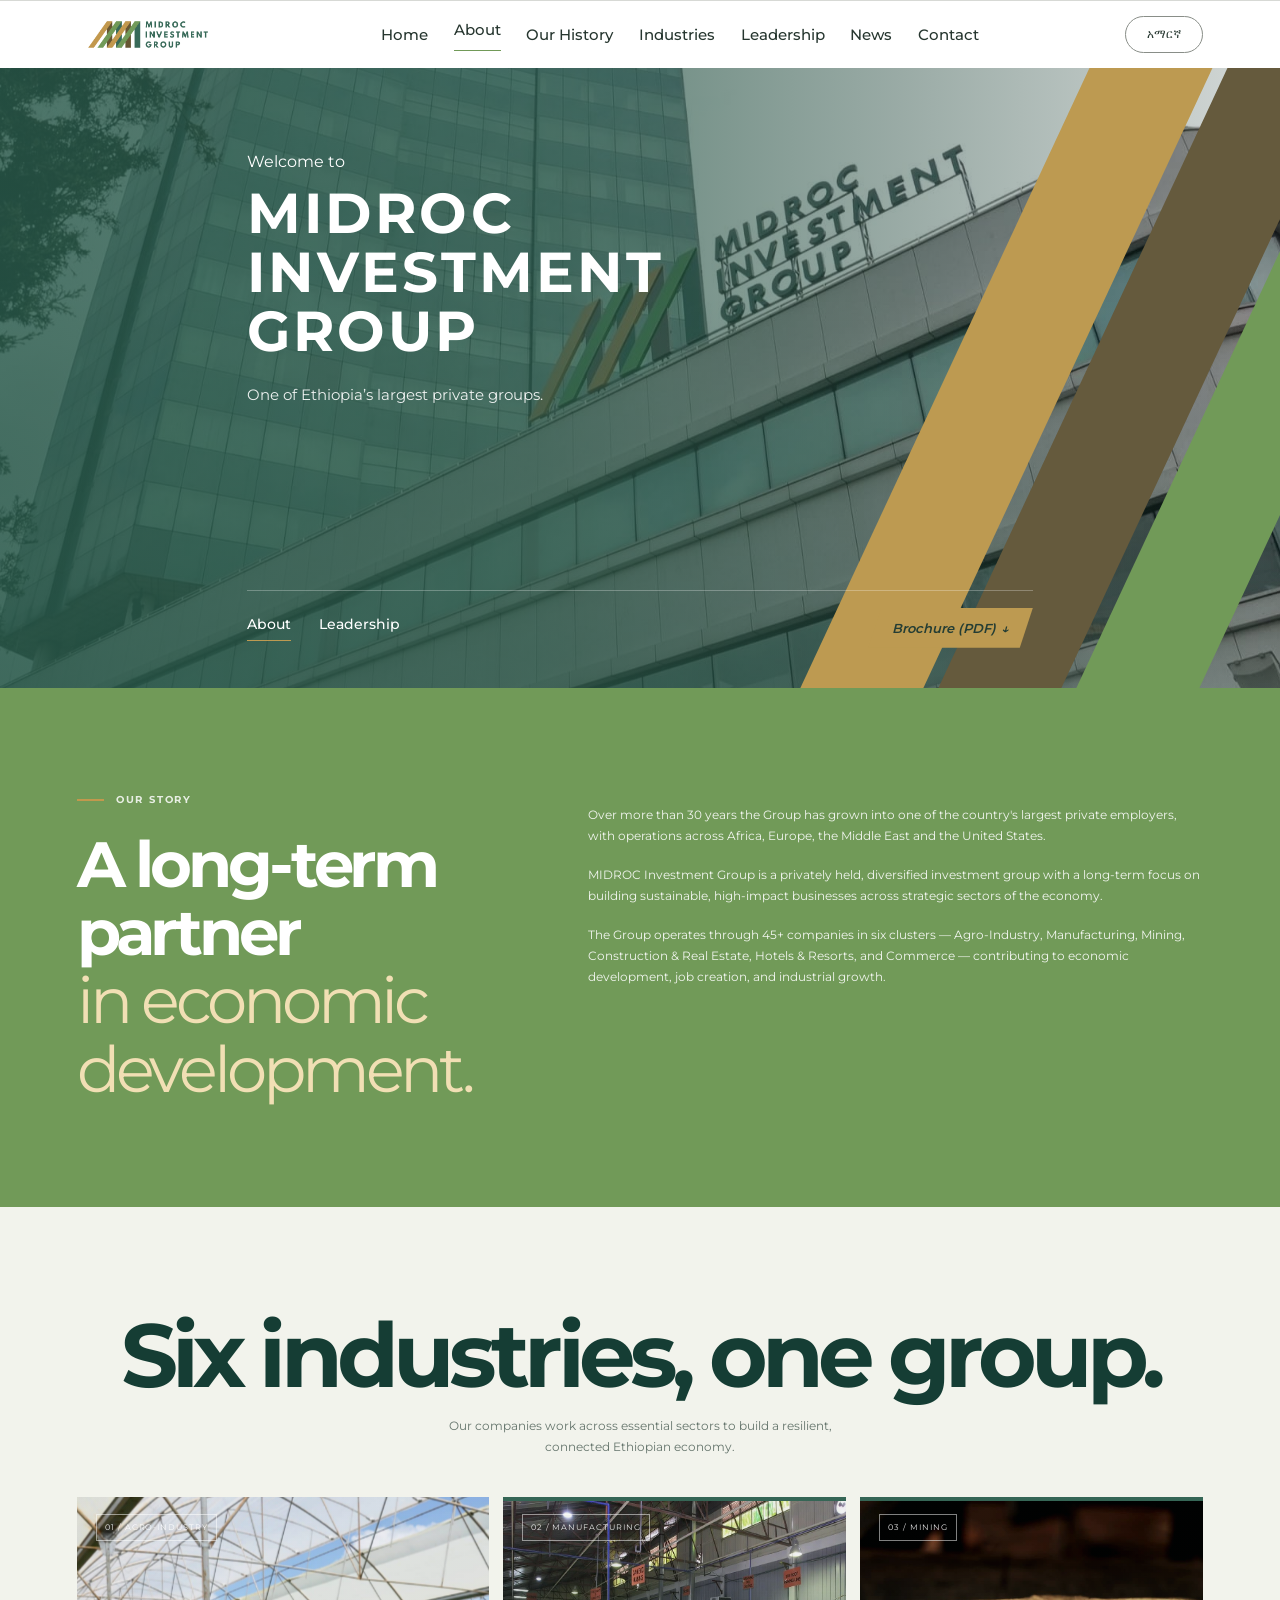
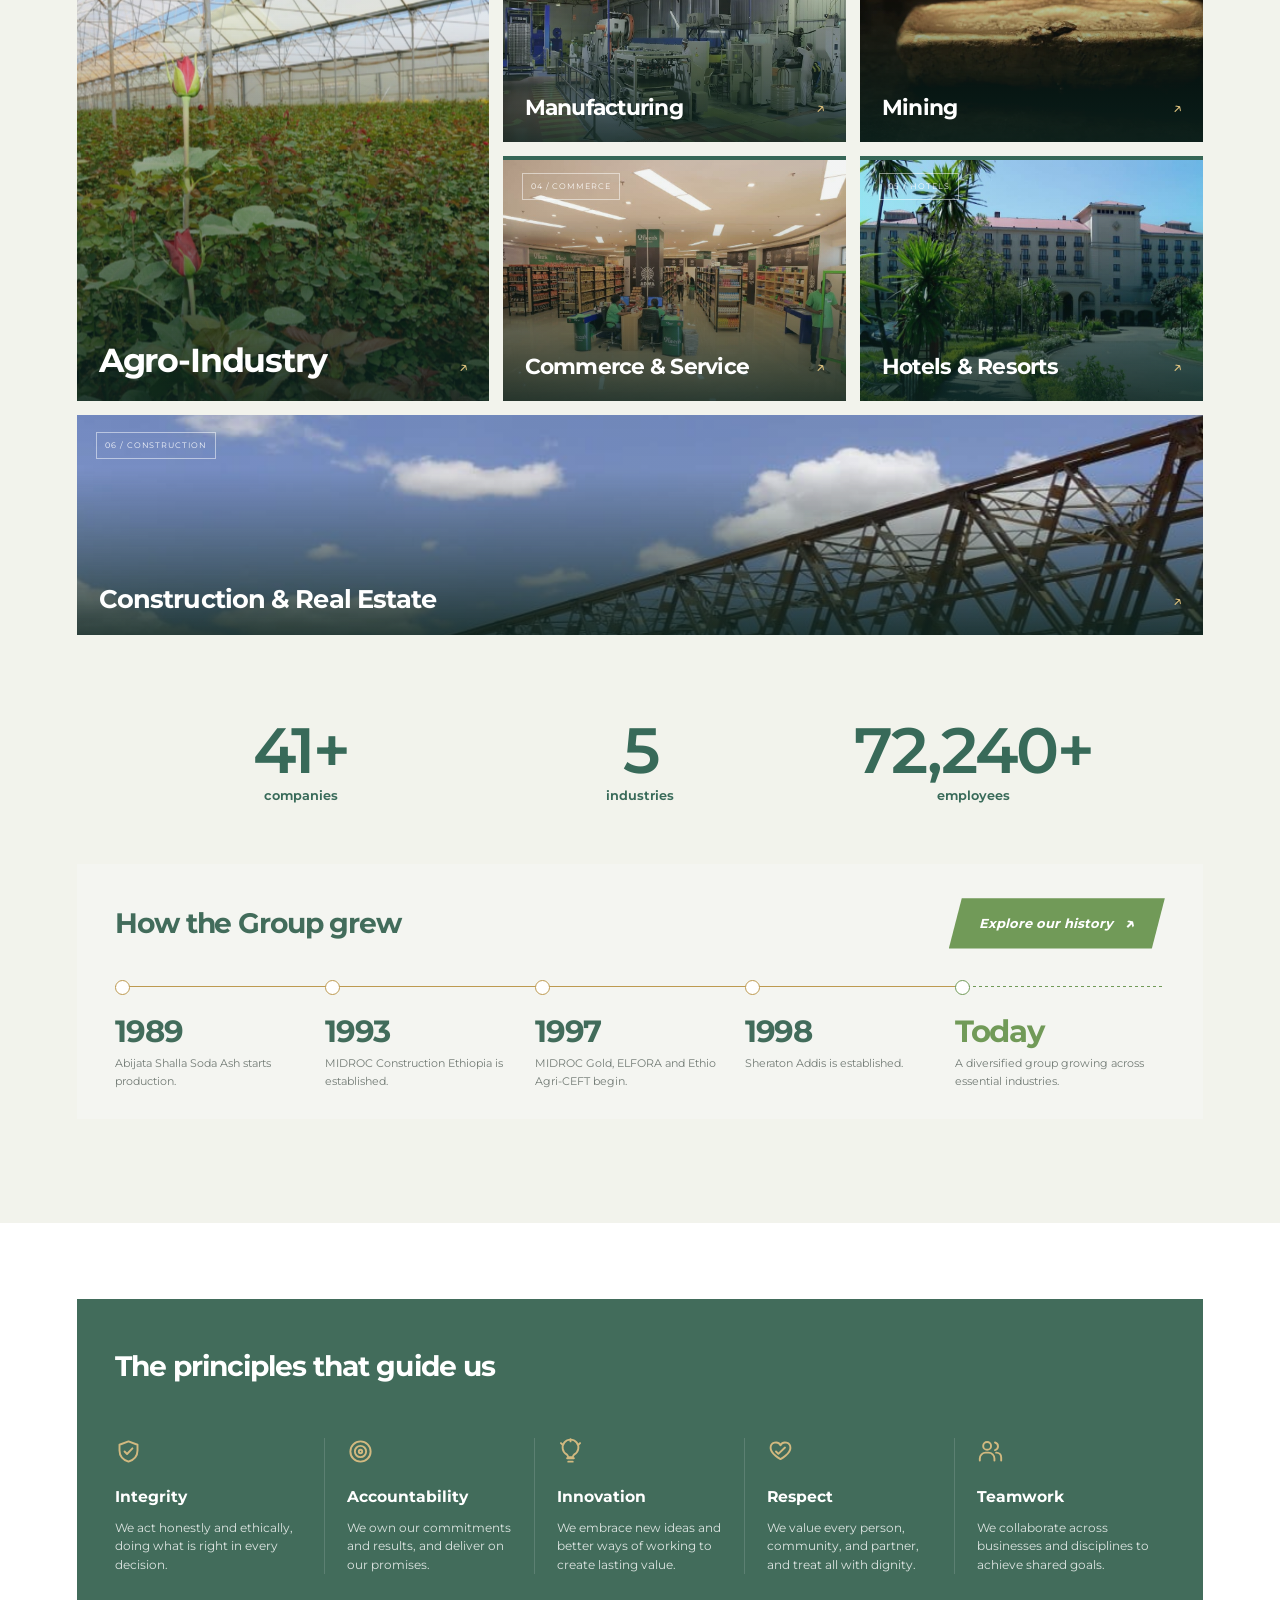
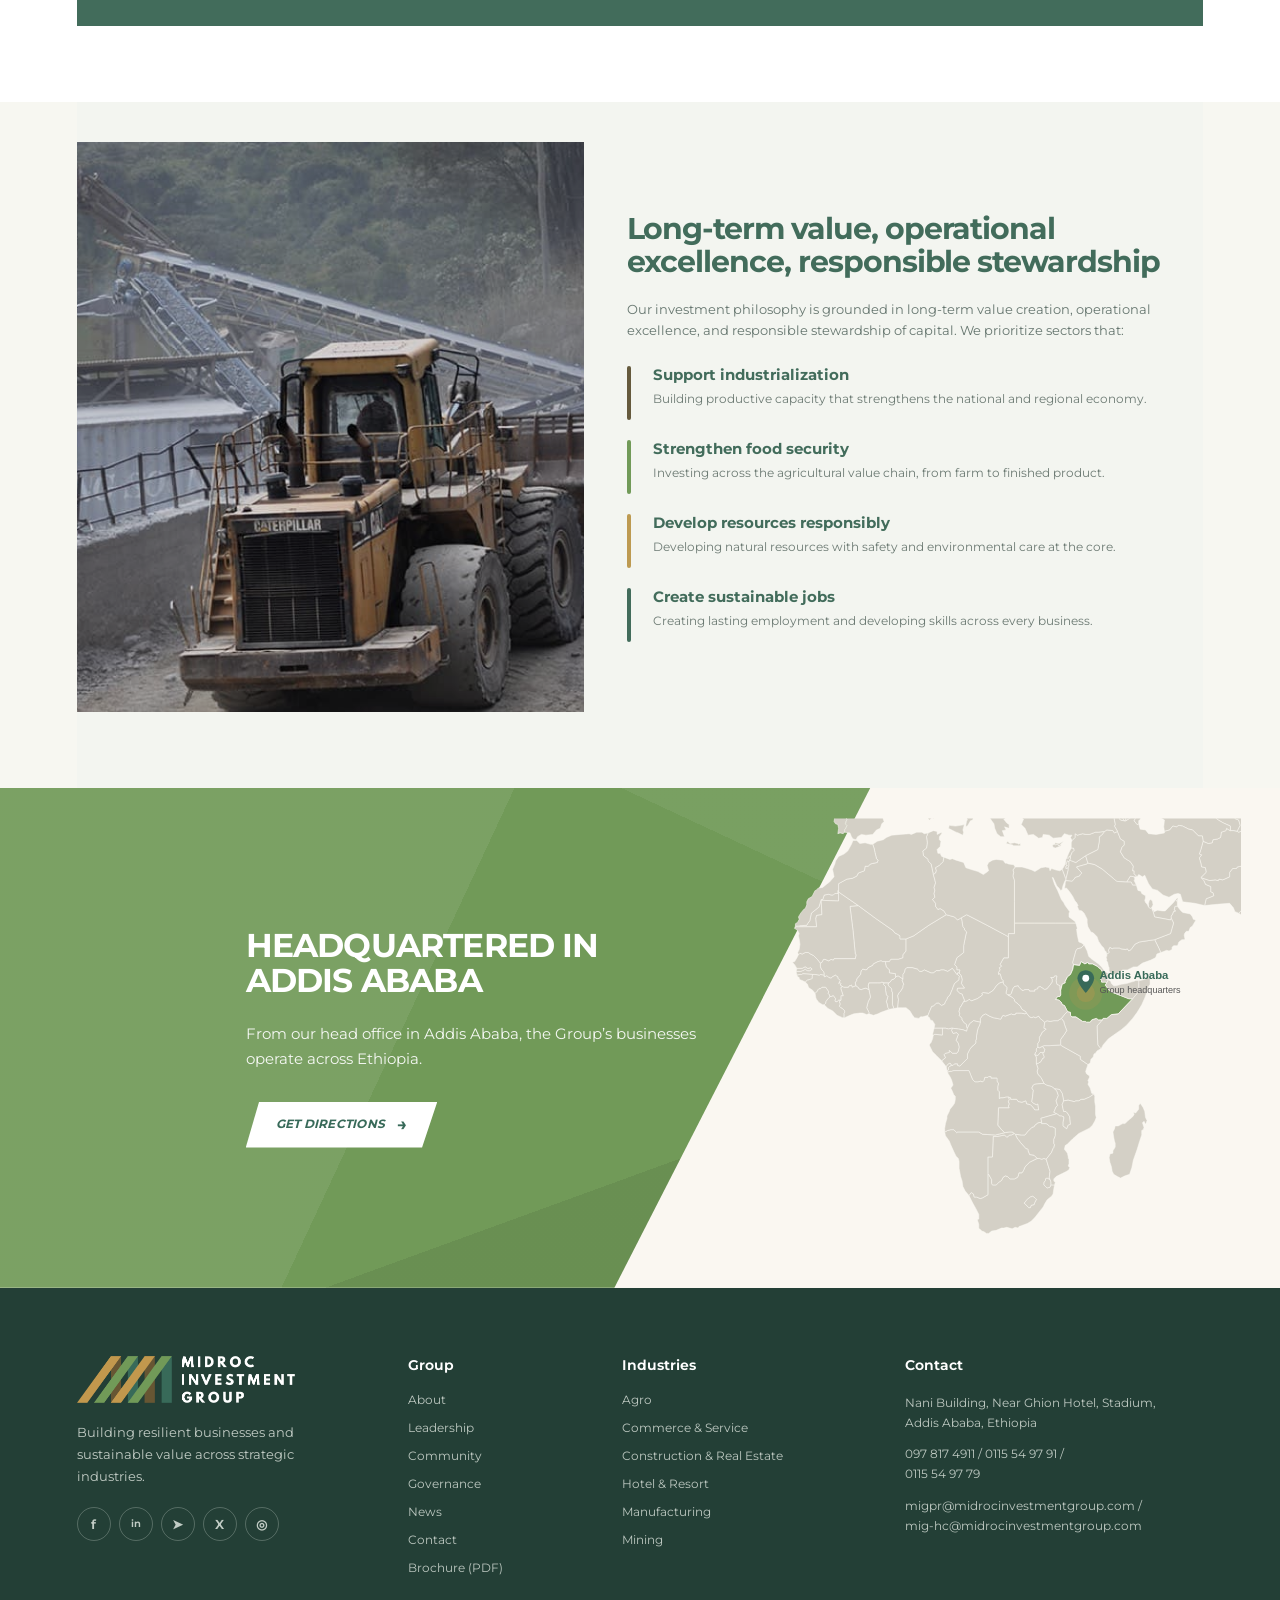
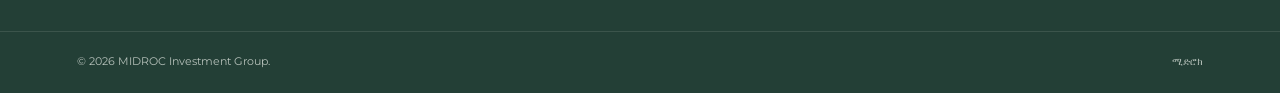
==== about.html @ 5ba6586d "Publish all redesigned MIDROC pages" ====
<!doctype html>
<html lang="en">
<head>
  <meta charset="utf-8">
  <meta name="viewport" content="width=device-width, initial-scale=1">
  <meta name="theme-color" content="#386a59">
  <meta name="description" content="Learn about MIDROC Investment Group, its six business clusters, values and long-term investment philosophy.">
  <title>About MIDROC Investment Group</title>
  <link rel="stylesheet" href="styles.css">
</head>
<body>
  <header class="site-header">
    <div class="header-tools"><button class="menu-toggle" aria-expanded="false" aria-controls="main-nav" aria-label="Open navigation"><span></span><span></span><span></span></button><span class="language-chip" aria-label="Current language: English">En</span><div class="header-search" role="search"><svg viewBox="0 0 24 24" aria-hidden="true"><circle cx="10.8" cy="10.8" r="6.8"></circle><path d="m16 16 5 5"></path></svg><input type="search" aria-label="Search MIDROC website"></div></div>
    <a class="brand" href="index.html" aria-label="MIDROC Investment Group home"><img src="assets/midroc-logo.png" alt="MIDROC Investment Group"></a>
    <nav id="main-nav" class="main-nav" aria-label="Main navigation"><a href="index.html">Home</a><a class="active" href="about.html">About</a><a href="history.html">Our History</a><a href="businesses.html">Industries</a><a href="people.html">Leadership</a><a href="news.html">News</a><a href="contact.html">Contact</a></nav><span class="header-language" aria-label="Amharic language option">አማርኛ</span>
  </header>
  <main>
    <section class="about-hero">
      <div class="about-hero-image" role="img" aria-label="MIDROC Investment Group headquarters in Addis Ababa"></div><div class="about-hero-shade"></div>
      <div class="brand-stripes" aria-hidden="true"><i></i><i></i><i></i></div>
      <div class="about-hero-copy"><p class="eyebrow eyebrow-light">Welcome to</p><h1>MIDROC<br>Investment<br>Group</h1><p>One of Ethiopia’s largest private groups.</p></div>
      <div class="about-hero-bottom">
        <nav class="about-hero-links" aria-label="About MIDROC"><a href="about.html" aria-current="page">About</a><a href="people.html">Leadership</a></nav>
        <a class="about-hero-brochure" href="https://midroc-demo.pages.dev/api/brochure" target="_blank" rel="noreferrer">Brochure (PDF) <span aria-hidden="true">↓</span></a>
      </div>
    </section>
    <section class="about-story section-pad">
      <div><p class="eyebrow"><span></span> Our story</p><h2>A long-term partner<br><em>in economic development.</em></h2></div>
      <div class="about-story-copy"><p>Over more than 30 years the Group has grown into one of the country's largest private employers, with operations across Africa, Europe, the Middle East and the United States.</p><p>MIDROC Investment Group is a privately held, diversified investment group with a long-term focus on building sustainable, high-impact businesses across strategic sectors of the economy.</p><p>The Group operates through 45+ companies in six clusters — Agro-Industry, Manufacturing, Mining, Construction &amp; Real Estate, Hotels &amp; Resorts, and Commerce — contributing to economic development, job creation, and industrial growth.</p></div>
    </section>
    <section class="about-portfolio section-pad" id="about-clusters">
      <div class="section-heading page-reveal">
        <h2>Six industries, one group.</h2>
        <div class="section-aside"><p>Our companies work across essential sectors to build a resilient, connected Ethiopian economy.</p></div>
      </div>
      <div class="about-cluster-grid">
        <a class="about-cluster-card page-reveal" href="industry-agriculture.html"><img src="assets/business-1.jpg" alt="Flowers and crops growing in a greenhouse" loading="lazy"><span class="about-cluster-index">01 / Agro-Industry</span><h3>Agro-Industry</h3><span class="about-cluster-arrow" aria-hidden="true">↗</span></a>
        <a class="about-cluster-card page-reveal" href="industry-manufacturing.html"><img src="assets/business-5.jpg" alt="Modern manufacturing equipment on a factory floor" loading="lazy"><span class="about-cluster-index">02 / Manufacturing</span><h3>Manufacturing</h3><span class="about-cluster-arrow" aria-hidden="true">↗</span></a>
        <a class="about-cluster-card page-reveal" href="industry-mining.html"><img src="assets/business-6.jpg" alt="A gold bar representing MIDROC's mining businesses" loading="lazy"><span class="about-cluster-index">03 / Mining</span><h3>Mining</h3><span class="about-cluster-arrow" aria-hidden="true">↗</span></a>
        <a class="about-cluster-card page-reveal" href="industry-commerce.html"><img src="assets/business-2.jpg" alt="A well-stocked supermarket serving local customers" loading="lazy"><span class="about-cluster-index">04 / Commerce</span><h3>Commerce &amp; Service</h3><span class="about-cluster-arrow" aria-hidden="true">↗</span></a>
        <a class="about-cluster-card page-reveal" href="industry-hotels.html"><img src="assets/business-4.jpg" alt="A landscaped hotel entrance" loading="lazy"><span class="about-cluster-index">05 / Hotels</span><h3>Hotels &amp; Resorts</h3><span class="about-cluster-arrow" aria-hidden="true">↗</span></a>
        <a class="about-cluster-card page-reveal" href="industry-construction.html"><img src="assets/business-3.jpg" alt="A steel bridge over a river" loading="lazy"><span class="about-cluster-index">06 / Construction</span><h3>Construction &amp; Real Estate</h3><span class="about-cluster-arrow" aria-hidden="true">↗</span></a>
      </div>
      <div class="stats-row about-stats" aria-label="MIDROC at a glance">
        <div><strong data-count="45" data-suffix="+">45+</strong><span>companies</span></div>
        <div><strong data-count="6">6</strong><span>industries</span></div>
        <div><strong data-count="80000" data-suffix="+">80,000+</strong><span>employees</span></div>
      </div>
      <section class="about-history-preview" aria-labelledby="about-history-title">
        <div class="about-history-preview-heading"><h3 id="about-history-title">How the Group grew</h3><a href="history.html">Explore our history <span aria-hidden="true">↗</span></a></div>
        <ol class="about-history-milestones">
          <li><span>1989</span><p>Abijata Shalla Soda Ash starts production.</p></li>
          <li><span>1993</span><p>MIDROC Construction Ethiopia is established.</p></li>
          <li><span>1997</span><p>MIDROC Gold, ELFORA and Ethio Agri-CEFT begin.</p></li>
          <li><span>1998</span><p>Sheraton Addis is established.</p></li>
          <li><span>Today</span><p>A diversified group growing across essential industries.</p></li>
        </ol>
      </section>
    </section>
    <section class="about-values section-pad">
      <div class="about-values-panel">
        <div class="about-values-heading page-reveal"><h2>The principles that guide us</h2></div>
        <div class="about-values-list">
          <article class="about-value page-reveal"><svg viewBox="0 0 24 24" aria-hidden="true"><path d="M12 3 20 6v5c0 5-3.5 8.4-8 10-4.5-1.6-8-5-8-10V6l8-3Z"/><path d="m8.5 12 2.2 2.2 4.8-5"/></svg><div><h3>Integrity</h3><p>We act honestly and ethically, doing what is right in every decision.</p></div></article>
          <article class="about-value page-reveal"><svg viewBox="0 0 24 24" aria-hidden="true"><circle cx="12" cy="12" r="9"/><circle cx="12" cy="12" r="5"/><circle cx="12" cy="12" r="1.5"/></svg><div><h3>Accountability</h3><p>We own our commitments and results, and deliver on our promises.</p></div></article>
          <article class="about-value page-reveal"><svg viewBox="0 0 24 24" aria-hidden="true"><path d="M9 18h6M10 21h4M8.5 14.5A7 7 0 1 1 15.5 14.5c-.9.7-1.3 1.6-1.5 2.5h-4c-.2-.9-.6-1.8-1.5-2.5Z"/><path d="M12 1v2M3.5 4.5 5 6M20.5 4.5 19 6"/></svg><div><h3>Innovation</h3><p>We embrace new ideas and better ways of working to create lasting value.</p></div></article>
          <article class="about-value page-reveal"><svg viewBox="0 0 24 24" aria-hidden="true"><path d="M20.8 8.8c0 5.1-8.8 10-8.8 10s-8.8-4.9-8.8-10A4.7 4.7 0 0 1 12 6.4a4.7 4.7 0 0 1 8.8 2.4Z"/><path d="m8 12 2.1 2.1L16 8.5"/></svg><div><h3>Respect</h3><p>We value every person, community, and partner, and treat all with dignity.</p></div></article>
          <article class="about-value page-reveal"><svg viewBox="0 0 24 24" aria-hidden="true"><circle cx="9" cy="7" r="3.5"/><path d="M2.5 20v-1.7A5.3 5.3 0 0 1 7.8 13h2.4a5.3 5.3 0 0 1 5.3 5.3V20M16 4a3.5 3.5 0 0 1 0 6.8M17 13h.2a4.3 4.3 0 0 1 4.3 4.3V20"/></svg><div><h3>Teamwork</h3><p>We collaborate across businesses and disciplines to achieve shared goals.</p></div></article>
        </div>
      </div>
    </section>
    <section class="about-philosophy">
      <img class="about-philosophy-image" src="assets/investment-loader.jpg" alt="Heavy equipment working at a MIDROC mining site" loading="lazy">
      <div class="about-investment-content">
        <div class="about-philosophy-heading page-reveal"><h2>Long-term value, operational excellence, responsible stewardship</h2><p>Our investment philosophy is grounded in long-term value creation, operational excellence, and responsible stewardship of capital. We prioritize sectors that:</p></div>
        <div class="philosophy-pillars">
          <article class="philosophy-pillar page-reveal"><i aria-hidden="true"></i><div><h3>Support industrialization</h3><p>Building productive capacity that strengthens the national and regional economy.</p></div></article>
          <article class="philosophy-pillar page-reveal"><i aria-hidden="true"></i><div><h3>Strengthen food security</h3><p>Investing across the agricultural value chain, from farm to finished product.</p></div></article>
          <article class="philosophy-pillar page-reveal"><i aria-hidden="true"></i><div><h3>Develop resources responsibly</h3><p>Developing natural resources with safety and environmental care at the core.</p></div></article>
          <article class="philosophy-pillar page-reveal"><i aria-hidden="true"></i><div><h3>Create sustainable jobs</h3><p>Creating lasting employment and developing skills across every business.</p></div></article>
        </div>
      </div>
    </section>
    <section class="about-home" id="about-home" aria-labelledby="about-home-title">
      <div class="about-home-copy">
        <h2 id="about-home-title">Headquartered in<br>Addis Ababa</h2>
        <p>From our head office in Addis Ababa, the Group’s businesses operate across Ethiopia.</p>
        <a class="about-home-directions" href="https://www.google.com/maps/search/?api=1&amp;query=Nani+Building%2C+Addis+Ababa%2C+Ethiopia" target="_blank" rel="noreferrer">Get directions <span aria-hidden="true">→</span></a>
      </div>
      <img class="about-home-map" src="assets/map-africa.svg" alt="Map of Africa with Ethiopia highlighted and Addis Ababa marked as MIDROC headquarters">
    </section>
  </main>
  <footer class="site-footer" id="site-footer">
    <div class="footer-main">
      <div class="footer-brand-column">
        <a class="footer-lockup" href="index.html" aria-label="MIDROC Investment Group home">
          <img class="footer-logo" src="assets/midroc-logo-footer.png" alt="">
        </a>
        <p class="footer-description">Building resilient businesses and sustainable value across strategic industries.</p>
        <div class="footer-socials" role="group" aria-label="Social media"><a class="footer-social-icon" href="https://www.facebook.com/110005684872662/" aria-label="Facebook" target="_blank" rel="noreferrer">f</a><a class="footer-social-icon footer-linkedin" href="https://www.linkedin.com/company/midroc-investment-group" aria-label="LinkedIn" target="_blank" rel="noreferrer">in</a><a class="footer-social-icon" href="https://t.me/MIDROCInvestment_Group" aria-label="Telegram" target="_blank" rel="noreferrer">➤</a><a class="footer-social-icon" href="https://x.com/MidrocGroup" aria-label="X" target="_blank" rel="noreferrer">X</a><a class="footer-social-icon" href="https://www.instagram.com/midrocgroup" aria-label="Instagram" target="_blank" rel="noreferrer">◎</a></div>
      </div>
      <nav class="footer-column" aria-label="Group links">
        <h2>Group</h2><a href="about.html">About</a><a href="people.html">Leadership</a><a href="community.html">Community</a><a href="governance.html">Governance</a><a href="news.html">News</a><a href="contact.html">Contact</a><a href="https://midroc-demo.pages.dev/api/brochure" target="_blank" rel="noreferrer">Brochure (PDF)</a>
      </nav>
      <nav class="footer-column" aria-label="Business industries">
        <h2>Industries</h2><a href="industry-agriculture.html">Agro</a><a href="industry-commerce.html">Commerce &amp; Service</a><a href="industry-construction.html">Construction &amp; Real Estate</a><a href="industry-hotels.html">Hotel &amp; Resort</a><a href="industry-manufacturing.html">Manufacturing</a><a href="industry-mining.html">Mining</a>
      </nav>
      <div class="footer-column footer-contact">
        <h2>Contact</h2><address>Nani Building, Near Ghion Hotel, Stadium,<br>Addis Ababa, Ethiopia</address><a href="tel:0978174911">097 817 4911 / 0115 54 97 91 /<br>0115 54 97 79</a><a href="mailto:migpr@midrocinvestmentgroup.com">migpr@midrocinvestmentgroup.com /<br>mig-hc@midrocinvestmentgroup.com</a>
      </div>
    </div>
    <div class="footer-bottom"><small>© 2026 MIDROC Investment Group.</small><span lang="am">ሚድሮክ</span></div>
  </footer>
  <script src="script.js"></script>
</body>
</html>
---- styles.css ----
@font-face{font-family:Montserrat;src:url("assets/montserrat-variable.ttf") format("truetype");font-weight:100 900;font-style:normal;font-display:swap}
:root{--mineral:#386a59;--moss:#719a58;--camel:#c2984d;--hemlock:#675633;--ink:#153d34;--paper:#f7f7f1;--white:#fff;--line:rgba(21,61,52,.16);--gutter:clamp(22px,6vw,96px);--serif:Georgia,"Times New Roman",serif}
*{box-sizing:border-box}html{scroll-behavior:smooth}body{margin:0;background:var(--paper);color:var(--ink);font-family:Montserrat,Arial,sans-serif;font-size:15px;line-height:1.55;-webkit-font-smoothing:antialiased}a{color:inherit;text-decoration:none}img{display:block;max-width:100%}.preview-bar{height:30px;display:flex;align-items:center;justify-content:space-between;padding:0 var(--gutter);background:var(--mineral);color:rgba(255,255,255,.82);font-size:9px;letter-spacing:.12em;text-transform:uppercase}.preview-bar span:first-child{color:#e8cd94}.site-header{height:88px;display:flex;align-items:center;gap:34px;padding:0 var(--gutter);background:#fff;position:relative;z-index:5;border-bottom:1px solid rgba(21,61,52,.08)}.brand{display:block;flex-shrink:0;width:196px}.brand img{width:100%;height:auto}.main-nav{display:flex;gap:clamp(18px,3.1vw,48px);align-items:center;margin-left:auto}.main-nav a,.language-link{font-size:11px;font-weight:600;letter-spacing:.015em;color:#52665d;transition:color .2s}.main-nav a:hover,.main-nav a.active,.language-link:hover{color:var(--mineral)}.main-nav a.active:after{content:"";height:2px;background:var(--camel);display:block;margin-top:8px}.language-link{border-left:1px solid var(--line);padding-left:25px}.menu-toggle{display:none}
.home-hero{height:min(710px,76vw);min-height:570px;position:relative;display:flex;align-items:center;overflow:hidden;background:var(--mineral);color:var(--white)}.hero-image,.hero-shade{position:absolute;inset:0}.hero-image{background-image:url("assets/business-1.jpg");background-size:cover;background-position:center 45%;transform:scale(1.015)}.hero-shade{background:linear-gradient(90deg,rgba(16,52,43,.88) 0%,rgba(22,64,52,.77) 36%,rgba(31,72,54,.34) 73%,rgba(21,49,39,.12) 100%),linear-gradient(0deg,rgba(12,38,31,.38),transparent 50%)}.hero-content{position:relative;z-index:1;padding:0 var(--gutter);width:min(810px,75%);margin-top:-8px}.eyebrow{display:flex;align-items:center;gap:12px;margin:0 0 22px;color:var(--moss);font-size:10px;font-weight:700;letter-spacing:.18em;text-transform:uppercase}.eyebrow span{width:27px;height:2px;background:var(--camel);display:inline-block}.eyebrow-light{color:rgba(255,255,255,.76)}h1,h2,h3,p{margin-top:0}.home-hero h1{font-size:clamp(54px,7.1vw,104px);line-height:.99;letter-spacing:-.067em;font-weight:600;margin:0 0 27px;text-shadow:0 3px 26px rgba(0,0,0,.2)}.home-hero h1 em,.section-heading h2 em,.news-masthead h2 em,.governance h2 em,.contact-cta h2 em{font-family:var(--serif);font-weight:400;letter-spacing:-.055em}.hero-copy{max-width:500px;color:rgba(255,255,255,.88);font-size:15px;line-height:1.8;margin:0 0 28px}.button{display:inline-flex;align-items:center;justify-content:space-between;gap:32px;min-height:49px;padding:0 20px;font-size:11px;font-weight:700;transition:transform .2s,background .2s,color .2s}.button:hover{transform:translateY(-2px)}.button-light{color:var(--ink);background:var(--white)}.button-light:hover{background:#f1e5c8}.button span{font-size:16px;color:var(--moss)}.hero-index{position:absolute;bottom:34px;left:var(--gutter);display:flex;align-items:center;gap:14px;color:rgba(255,255,255,.75);font-size:10px;letter-spacing:.11em;text-transform:uppercase}.hero-index span:first-child{color:#e6c988}.hero-index i{width:82px;height:1px;background:rgba(255,255,255,.48)}.hero-brand-mark{position:absolute;right:var(--gutter);bottom:-.35em;font-size:clamp(160px,24vw,360px);font-weight:700;line-height:1;color:rgba(255,255,255,.06);letter-spacing:-.12em}
.intro-strip{display:grid;grid-template-columns:1.05fr 1.1fr .85fr;align-items:center;gap:32px;padding:38px var(--gutter);background:#efefe7;border-bottom:1px solid var(--line)}.intro-strip p{margin:0;font-family:var(--serif);font-size:24px;line-height:1.2}.intro-strip p strong{font-weight:400;color:var(--moss)}.intro-strip .intro-note{font-family:Montserrat,sans-serif;font-size:12px;line-height:1.75;color:#63766d;max-width:430px}.text-link{display:inline-flex;align-items:center;gap:20px;width:max-content;font-size:11px;font-weight:700;border-bottom:1px solid var(--camel);padding:0 0 8px}.text-link span{font-size:16px;color:var(--moss)}
.section-pad{padding:104px var(--gutter)}.clusters{background:#fbfbf8}.section-heading{display:flex;justify-content:space-between;align-items:end;gap:40px;margin-bottom:43px}.section-heading h2,.governance h2{font-size:clamp(40px,5vw,67px);line-height:1.07;letter-spacing:-.065em;font-weight:600;margin:0}.section-heading h2 em,.governance h2 em{color:var(--moss)}.section-aside{width:300px;padding-bottom:6px}.section-aside p{font-size:12px;line-height:1.8;color:#6a7b72;margin:0 0 18px}.cluster-grid{display:grid;grid-template-columns:repeat(3,1fr);gap:15px;align-items:start}.cluster-card{position:relative;display:block;aspect-ratio:1.2/1;overflow:hidden;background:var(--mineral);color:white;isolation:isolate}.cluster-card.cluster-tall{aspect-ratio:1.2/1.13;margin-top:34px}.cluster-card:before{content:"";position:absolute;inset:0;z-index:1;background:linear-gradient(0deg,rgba(13,38,32,.85),rgba(13,38,32,.08) 66%);transition:background .35s}.cluster-card img{width:100%;height:100%;object-fit:cover;transition:transform .55s,filter .35s}.cluster-card:hover img{transform:scale(1.055);filter:saturate(1.08)}.cluster-card:hover:before{background:linear-gradient(0deg,rgba(13,38,32,.92),rgba(13,38,32,.15) 75%)}.cluster-number{position:absolute;top:18px;left:20px;z-index:2;padding:6px 10px;border:1px solid rgba(255,255,255,.5);font-size:8px;letter-spacing:.14em}.cluster-label{position:absolute;left:22px;right:18px;bottom:20px;z-index:2;display:grid;grid-template-columns:30px 1fr;column-gap:12px;align-items:end}.cluster-label small{grid-row:1/3;color:#e4c887;font-size:9px;letter-spacing:.12em;padding-bottom:3px}.cluster-label strong{font-size:clamp(19px,2.25vw,30px);line-height:1.08;font-weight:600;letter-spacing:-.045em}.cluster-label>span{grid-column:2;display:flex;justify-content:space-between;align-items:center;margin-top:8px;color:rgba(255,255,255,.76);font-size:9px;letter-spacing:.03em}.cluster-label b{font-size:16px;color:#e5c989;font-weight:400}.stats-row{display:grid;grid-template-columns:repeat(3,1fr);margin-top:60px;padding:26px 0 0;border-top:1px solid var(--line)}.stats-row div{display:flex;align-items:baseline;gap:16px;padding:0 28px;border-left:1px solid var(--line)}.stats-row div:first-child{border-left:0;padding-left:0}.stats-row strong{font-family:var(--serif);font-weight:400;font-size:clamp(38px,5vw,62px);letter-spacing:-.06em}.stats-row strong span{color:var(--camel)}.stats-row div>span{font-size:11px;color:#6f7e75}
.about-band{position:relative;display:grid;grid-template-columns:1fr .95fr;align-items:center;gap:7%;padding:75px var(--gutter);background:var(--moss);color:#fff;overflow:hidden}.about-band:before{content:"";position:absolute;width:100%;height:14px;left:0;top:0;background:var(--mineral)}.about-band-copy{padding:35px 0 35px 2vw;max-width:690px;z-index:1}.about-band-copy h2{font-size:clamp(38px,4.6vw,62px);line-height:1.04;letter-spacing:-.065em;font-weight:500;margin:0 0 22px}.about-band-copy>p:not(.eyebrow){max-width:570px;color:rgba(255,255,255,.83);font-size:12px;line-height:1.85;margin:0 0 27px}.about-links{display:flex;align-items:center;gap:28px}.button-outline{border:1px solid rgba(255,255,255,.58);color:white}.button-outline:hover{background:white;color:var(--mineral)}.text-link-light{color:#fff;border-color:rgba(255,255,255,.56)}.about-band-photo{position:relative;z-index:1}.about-band-photo img{width:100%;aspect-ratio:1.25/1;object-fit:cover;border-radius:4px;box-shadow:0 23px 55px rgba(18,47,40,.26)}.photo-caption{position:absolute;left:16px;bottom:15px;color:#fff;font-size:9px;letter-spacing:.09em;text-transform:uppercase;text-shadow:0 1px 8px rgba(0,0,0,.65)}.about-band-rule{position:absolute;left:50%;top:15%;height:70%;width:1px;background:rgba(255,255,255,.23)}
.news-section{background:#f1f1e9}.news-masthead{position:relative;min-height:400px;background:var(--mineral);color:white;padding:78px var(--gutter) 45px;overflow:hidden}.news-masthead:after{content:"NEWS";position:absolute;right:-.04em;top:-.42em;font-size:clamp(190px,28vw,410px);font-weight:700;letter-spacing:-.12em;line-height:1;color:rgba(255,255,255,.04);pointer-events:none}.news-masthead h2{position:relative;z-index:1;font-size:clamp(55px,7vw,95px);line-height:.95;letter-spacing:-.07em;font-weight:600;margin:0 0 30px}.news-masthead h2 em{color:#d7c08d}.news-masthead-bottom{position:relative;z-index:1;display:flex;justify-content:space-between;align-items:end;gap:28px;max-width:710px}.news-masthead-bottom p{font-size:12px;color:rgba(255,255,255,.78);max-width:350px;margin:0}.news-line{position:absolute;left:var(--gutter);right:var(--gutter);bottom:0;height:3px;background:rgba(255,255,255,.18)}.news-line span{display:block;width:17%;height:100%;background:var(--camel)}.news-list{padding:0 var(--gutter)}.news-card{display:grid;grid-template-columns:96px 108px 1fr 30px;gap:22px;align-items:center;min-height:118px;border-bottom:1px solid rgba(21,61,52,.18);transition:padding .22s,background .22s}.news-card:hover{padding-left:14px;background:rgba(255,255,255,.56)}.news-date{display:flex;align-items:center;gap:8px}.news-date small{font-family:var(--serif);font-size:37px;line-height:1;color:var(--mineral)}.news-date span{font-size:9px;line-height:1.35;color:#829087;text-transform:uppercase;letter-spacing:.06em}.news-tag{width:max-content;border:1px solid rgba(113,154,88,.5);padding:5px 9px;color:var(--moss);font-size:8px;font-weight:700;letter-spacing:.12em;text-transform:uppercase}.news-card h3{margin:0;font-size:clamp(16px,1.6vw,22px);line-height:1.35;font-weight:600;letter-spacing:-.025em}.news-arrow{justify-self:end;color:var(--camel);font-size:21px}.governance{display:grid;grid-template-columns:.55fr 1fr 1fr;align-items:center;gap:7%;background:#fafaf7}.governance-mark{display:flex;align-items:center;justify-content:center;width:min(200px,18vw);aspect-ratio:1;border:1px solid var(--mineral);border-radius:50%;outline:1px solid var(--mineral);outline-offset:6px;color:var(--mineral);font-size:38px;font-weight:600;letter-spacing:.06em}.governance-copy>p:not(.eyebrow){max-width:425px;margin:20px 0;color:#6e7c74;font-size:12px;line-height:1.85}.principle-list{border-top:1px solid var(--line)}.principle-list div{display:grid;grid-template-columns:38px 1fr 20px;gap:12px;align-items:center;padding:16px 0;border-bottom:1px solid var(--line)}.principle-list span{font-size:9px;color:var(--moss)}.principle-list strong{font-size:13px;font-weight:600}.principle-list i{font-style:normal;color:var(--camel)}.contact-cta{position:relative;overflow:hidden;background:var(--mineral);color:#fff;padding:90px var(--gutter);min-height:390px}.contact-cta h2{position:relative;z-index:1;font-size:clamp(48px,7vw,88px);line-height:.98;letter-spacing:-.07em;font-weight:600;margin:0 0 28px}.contact-cta h2 em{color:#d7c08d}.contact-cta .button{position:relative;z-index:1}.cta-email{position:relative;z-index:1;display:block;margin-top:24px;font-size:11px;color:rgba(255,255,255,.75)}.cta-ornament{position:absolute;right:var(--gutter);bottom:-.34em;font-size:clamp(240px,35vw,500px);line-height:1;color:rgba(255,255,255,.06);font-weight:700;letter-spacing:-.15em}.site-footer{display:grid;grid-template-columns:200px 1fr auto;align-items:center;gap:34px;padding:35px var(--gutter) 24px;background:#fff}.brand-footer{width:176px}.site-footer>p{max-width:360px;margin:0;font-size:10px;line-height:1.7;color:#758179}.footer-links{display:flex;gap:24px}.footer-links a{font-size:10px;font-weight:600;color:#566960}.site-footer small{grid-column:1/-1;padding-top:18px;border-top:1px solid var(--line);font-size:9px;color:#859088}
/* About page */
.about-hero{min-height:620px;height:68vw;max-height:790px;position:relative;display:flex;align-items:center;overflow:hidden;background:var(--mineral);color:white}.about-hero-image,.about-hero-shade{position:absolute;inset:0}.about-hero-image{background:url("assets/midroc-building.jpg") center 48%/cover}.about-hero-shade{background:linear-gradient(90deg,rgba(14,37,35,.78),rgba(18,50,44,.5) 48%,rgba(17,47,40,.13) 100%),linear-gradient(0deg,rgba(14,36,33,.44),transparent 60%)}.about-hero-copy{position:relative;z-index:2;padding:0 var(--gutter);max-width:820px}.about-hero h1{font-size:clamp(56px,8vw,118px);line-height:.9;letter-spacing:-.08em;font-weight:700;margin:0 0 25px;text-transform:uppercase}.about-hero h1 em{display:block;font-family:var(--serif);font-weight:400;color:#e0c78e;text-transform:none;letter-spacing:-.07em}.about-hero-copy>p:last-child{font-size:13px;letter-spacing:.04em;color:rgba(255,255,255,.85);max-width:470px}.brand-stripes{position:absolute;right:-4%;top:-16%;height:132%;width:44%;display:flex;gap:14px;transform:skewX(-25deg);z-index:1;opacity:.9}.brand-stripes i{display:block;width:18%;background:var(--camel)}.brand-stripes i:nth-child(2){background:var(--moss);margin-top:8%}.brand-stripes i:nth-child(3){background:var(--mineral);margin-top:-5%}.brand-stripes i:nth-child(4){background:var(--camel);margin-top:12%}.brand-stripes i:nth-child(5){background:var(--moss);margin-top:-9%}.about-story{display:grid;grid-template-columns:.8fr 1.2fr;gap:9%;align-items:start}.about-story h2{font-size:clamp(39px,5vw,68px);line-height:1.03;letter-spacing:-.065em;font-weight:600;margin:0}.about-story h2 em{font-family:var(--serif);font-weight:400;color:var(--moss)}.about-story-copy{max-width:650px;padding-top:12px}.about-story-copy p{color:#64756b;font-size:13px;line-height:1.9}.about-story-copy p+p{margin-top:18px}.about-visual{display:grid;grid-template-columns:1.05fr .95fr;align-items:stretch;gap:8%;background:#e8eadf}.about-visual-image img{width:100%;height:100%;min-height:390px;object-fit:cover}.about-visual-copy{padding:70px 12% 70px 0;align-self:center}.about-visual-copy h2{font-size:clamp(37px,4.8vw,64px);line-height:1.03;letter-spacing:-.07em;font-weight:600;margin:0 0 20px}.about-visual-copy h2 em{font-family:var(--serif);font-weight:400;color:var(--moss)}.about-visual-copy p{color:#64756b;font-size:12px;line-height:1.9}.about-principles{background:#f9f9f5}.about-principles .section-heading{margin-bottom:46px}.principle-grid{display:grid;grid-template-columns:repeat(4,1fr);border-top:1px solid var(--line)}.principle-card{padding:24px 22px 0 0;border-right:1px solid var(--line);margin-right:22px}.principle-card:last-child{border:0}.principle-card small{display:block;margin-bottom:30px;color:var(--camel);font-size:10px;letter-spacing:.15em}.principle-card h3{font-size:17px;margin:0 0 12px}.principle-card p{font-size:11px;color:#6e7c74;line-height:1.8;margin:0}.about-cta{padding:68px var(--gutter);display:flex;justify-content:space-between;align-items:center;gap:30px;background:var(--moss);color:white}.about-cta h2{font-size:clamp(32px,4vw,55px);line-height:1.05;letter-spacing:-.06em;font-weight:600;margin:0}.about-cta h2 em{font-family:var(--serif);font-weight:400;color:#f0dfbb}
@media(max-width:900px){.site-header{height:76px;gap:18px}.brand{width:164px}.main-nav{gap:17px}.main-nav a{font-size:10px}.language-link{padding-left:16px}.cluster-grid{grid-template-columns:repeat(2,1fr)}.cluster-card.cluster-tall{margin-top:0;aspect-ratio:1.2/1}.section-pad{padding-top:78px;padding-bottom:78px}.about-band{gap:5%;padding-top:65px;padding-bottom:65px}.about-band-rule{display:none}.governance{grid-template-columns:.45fr 1fr 1fr;gap:4%}.site-footer{grid-template-columns:160px 1fr;gap:22px}.footer-links{grid-column:1/-1}.about-story{gap:5%}}
@media(max-width:680px){:root{--gutter:22px}.preview-bar{font-size:8px}.preview-bar span:last-child{max-width:55%;text-align:right}.site-header{height:72px}.brand{width:150px}.menu-toggle{display:flex;flex-direction:column;gap:5px;align-items:center;justify-content:center;margin-left:auto;width:38px;height:38px;border:0;background:transparent}.menu-toggle span{width:22px;height:2px;background:var(--mineral)}.main-nav{position:absolute;top:72px;left:0;right:0;display:none;flex-direction:column;align-items:stretch;gap:0;margin:0;padding:8px var(--gutter) 18px;background:#fff;border-bottom:1px solid var(--line)}.main-nav.open{display:flex}.main-nav a{padding:11px 0;font-size:12px}.main-nav a.active:after{display:none}.language-link{font-size:10px;padding-left:12px}.home-hero{min-height:620px;height:calc(100svh - 102px);max-height:760px;align-items:end;padding-bottom:85px}.hero-content{width:100%;margin:0}.home-hero h1{font-size:clamp(50px,13vw,76px)}.hero-copy{font-size:13px}.hero-index{bottom:28px}.hero-brand-mark{font-size:230px}.intro-strip{grid-template-columns:1fr;gap:15px;padding-top:27px;padding-bottom:27px}.intro-strip p{font-size:22px}.intro-strip .text-link{margin-top:4px}.section-pad{padding-top:68px;padding-bottom:68px}.section-heading{display:block;margin-bottom:30px}.section-heading h2,.governance h2{font-size:43px}.section-aside{width:auto;margin-top:19px}.cluster-grid{gap:9px}.cluster-card,.cluster-card.cluster-tall{aspect-ratio:.87/1}.cluster-number{top:11px;left:10px;font-size:7px;padding:4px 6px}.cluster-label{left:12px;right:9px;bottom:12px;grid-template-columns:19px 1fr;gap:7px}.cluster-label strong{font-size:18px}.cluster-label>span{font-size:7px}.stats-row{margin-top:37px;padding-top:20px}.stats-row div{display:flex;flex-direction:column;gap:0;padding:0 10px}.stats-row strong{font-size:35px}.stats-row div>span{font-size:9px}.about-band{grid-template-columns:1fr;gap:31px;padding:56px var(--gutter) 43px}.about-band-copy{padding:0}.about-band-copy h2{font-size:40px}.about-band-photo img{aspect-ratio:1.15/1}.about-links{gap:17px;flex-wrap:wrap}.news-masthead{min-height:365px;padding-top:59px}.news-masthead h2{font-size:60px}.news-masthead-bottom{align-items:start;flex-direction:column}.news-card{grid-template-columns:72px 1fr 24px;gap:11px;min-height:112px;padding:12px 0}.news-card h3{grid-column:2;grid-row:2;font-size:14px}.news-tag{grid-column:2;grid-row:1;font-size:7px;padding:4px 7px}.news-date{grid-column:1;grid-row:1/3;gap:5px}.news-date small{font-size:31px}.news-arrow{grid-column:3;grid-row:1/3}.governance{grid-template-columns:1fr;gap:35px}.governance-mark{width:120px;margin-left:8px;font-size:30px}.principle-list div{padding:14px 0}.contact-cta{min-height:370px;padding-top:66px}.contact-cta h2{font-size:55px}.site-footer{grid-template-columns:1fr;gap:15px}.brand-footer{width:150px}.footer-links{grid-column:auto;flex-wrap:wrap;gap:20px}.site-footer small{grid-column:auto}.about-hero{min-height:620px;height:calc(100svh - 102px);max-height:760px;align-items:end;padding-bottom:70px}.about-hero-image{background-position:56% center}.about-hero-shade{background:linear-gradient(90deg,rgba(11,35,32,.75),rgba(16,47,40,.42)),linear-gradient(0deg,rgba(10,32,30,.8),transparent 86%)}.about-hero-copy{padding-bottom:10px}.about-hero h1{font-size:clamp(52px,13vw,76px)}.about-hero-copy>p:last-child{font-size:11px}.brand-stripes{width:38%;right:-20%;opacity:.65}.about-story{grid-template-columns:1fr;gap:24px}.about-story h2{font-size:46px}.about-story-copy{padding:0}.about-story-copy p{font-size:12px}.about-visual{grid-template-columns:1fr;gap:0}.about-visual-image img{min-height:0;aspect-ratio:1.3/1}.about-visual-copy{padding:38px var(--gutter) 46px}.about-visual-copy h2{font-size:43px}.about-principles .section-heading{margin-bottom:32px}.principle-grid{grid-template-columns:repeat(2,1fr);row-gap:25px}.principle-card{min-height:140px;padding:15px 15px 0 0;margin-right:15px}.principle-card:nth-child(2){border-right:0;margin-right:0}.principle-card small{margin-bottom:18px}.about-cta{display:block;padding-top:46px;padding-bottom:46px}.about-cta h2{font-size:39px;margin-bottom:22px}}
@media(min-width:681px){.hero-content{width:min(920px,88%)}.home-hero h1{font-size:clamp(54px,6.2vw,88px)}}
.news-masthead{display:flex;flex-direction:column;align-items:center;justify-content:center;min-height:340px;padding:66px var(--gutter) 54px;text-align:center}
.news-masthead:after{display:none}
.news-masthead h2{font-size:clamp(30px,4.2vw,54px);line-height:1.1;letter-spacing:-.045em;margin:0 0 14px}
.news-subtitle{position:relative;z-index:1;margin:0;color:rgba(255,255,255,.78);font-size:13px}
.news-line{position:relative;left:auto;right:auto;bottom:auto;width:min(330px,75%);height:2px;margin-top:28px;background:rgba(255,255,255,.76)}
.news-line span{width:34%;height:3px;margin:0 auto;background:var(--camel)}
.news-foot{display:flex;justify-content:flex-end;padding:22px var(--gutter) 34px}
.news-carousel{display:flex;gap:7px;width:100%;height:460px;overflow:hidden;background:var(--mineral)}
.news-panel{position:relative;flex:1 1 0;min-width:0;overflow:hidden;color:#fff;background:var(--mineral);transition:flex .55s cubic-bezier(.2,.75,.25,1)}
.news-panel.is-active{flex:2.3 1 0}
.news-panel>img{position:absolute;inset:0;width:100%;height:100%;object-fit:cover;transition:transform .7s cubic-bezier(.2,.75,.25,1)}
.news-panel:hover>img{transform:scale(1.035)}
.news-panel-shade{position:absolute;inset:0;background:linear-gradient(0deg,rgba(11,36,31,.92),rgba(11,36,31,.4) 44%,rgba(11,36,31,.08)),linear-gradient(90deg,rgba(11,36,31,.24),transparent)}
.news-panel-content{position:absolute;z-index:3;left:clamp(18px,2.4vw,34px);right:clamp(18px,2.4vw,34px);bottom:clamp(22px,3vw,42px);pointer-events:none}
.news-panel-meta{display:flex;align-items:center;gap:11px;margin-bottom:16px;color:rgba(255,255,255,.78);font-size:9px;letter-spacing:.13em;text-transform:uppercase;white-space:nowrap}
.news-panel-meta b{font-weight:600;color:#fff}
.news-panel-meta i{font-style:normal;color:#f0d9a9;border:1px solid rgba(240,217,169,.6);padding:4px 7px;font-size:8px}
.news-panel h3{max-width:590px;margin:0;font-size:clamp(17px,2vw,27px);line-height:1.22;font-weight:600;letter-spacing:-.035em}
.news-panel p{max-width:470px;margin:13px 0 17px;color:rgba(255,255,255,.82);font-size:11px;line-height:1.75;opacity:0;visibility:hidden;max-height:0;transition:opacity .25s,max-height .35s}
.news-panel-read{display:inline-flex;align-items:center;justify-content:center;gap:16px;min-width:190px;min-height:48px;padding:0 22px 0 28px;background:var(--mineral);color:#fff;font-size:11px;font-style:italic;font-weight:400;letter-spacing:.02em;text-transform:uppercase;clip-path:polygon(11% 0,100% 0,100% 100%,0 100%);opacity:0;visibility:hidden;pointer-events:none;transition:opacity .25s,transform .2s}
.news-panel-read:hover{transform:translateY(-2px)}
.news-panel-read span{color:#e8cc8f;font-size:16px}
.news-panel.is-active .news-panel-content{bottom:34px}
.news-panel.is-active h3{font-size:clamp(22px,2.45vw,34px)}
.news-panel.is-active p{opacity:1;visibility:visible;max-height:90px}
.news-panel.is-active .news-panel-read{opacity:1;visibility:visible;pointer-events:auto}
.news-panel-select{position:absolute;z-index:2;inset:0;width:100%;height:100%;border:0;background:transparent;cursor:pointer}
.news-panel-select:focus-visible{outline:3px solid #f0d9a9;outline-offset:-7px}
.news-carousel-footer{display:flex;align-items:center;justify-content:space-between;padding:25px var(--gutter) 43px;background:#f1f1e9}
.news-carousel-footer .text-link{color:var(--moss)}
.news-carousel-footer .text-link span{display:inline-block;color:var(--moss);font-size:16px;line-height:1}
.news-carousel-controls{display:flex;align-items:center;gap:16px;color:var(--mineral);font-size:10px;font-weight:700;letter-spacing:.12em}
.news-carousel-controls span{min-width:52px;text-align:center}
.news-carousel-controls i{font-style:normal;color:#a2aaa1;padding:0 4px}
.news-carousel-controls button{width:38px;height:38px;border:1px solid rgba(56,106,89,.4);border-radius:50%;background:transparent;color:var(--mineral);font-size:17px;cursor:pointer;transition:background .2s,color .2s}
.news-carousel-controls button:hover{background:var(--mineral);color:#fff}
@media(max-width:680px){.news-carousel{height:430px;gap:6px;overflow-x:auto;overflow-y:hidden;scroll-snap-type:x mandatory;scrollbar-width:none;padding:0 22px}.news-carousel::-webkit-scrollbar{display:none}.news-panel,.news-panel.is-active{flex:0 0 82vw;scroll-snap-align:center}.news-panel h3{font-size:20px}.news-panel.is-active h3{font-size:27px}.news-panel-content{left:20px;right:20px;bottom:22px}.news-panel-meta{white-space:normal;flex-wrap:wrap}.news-carousel-footer{padding:22px 22px 32px}.news-panel-read{min-width:148px}}
.news-panel:not(.is-active) h3{display:-webkit-box;-webkit-box-orient:vertical;-webkit-line-clamp:3;overflow:hidden;font-size:clamp(15px,1.55vw,21px)}
.news-panel:not(.is-active) .news-panel-meta{margin-bottom:10px}

/* Six clusters: seamless icon grid */
.cluster-grid{display:grid;grid-template-columns:repeat(3,minmax(0,1fr));gap:0;background:linear-gradient(135deg,#fff 0%,#f0f0ee 55%,#fafafa 100%);box-shadow:0 18px 55px rgba(0,0,0,.10)}.cluster-card{aspect-ratio:auto;min-height:245px;margin:0!important;background:transparent;color:#24215b;display:flex;flex-direction:column;align-items:center;justify-content:center;gap:18px;padding:28px 20px;text-align:center;border:0;border-right:1px solid rgba(45,45,45,.13);border-bottom:1px solid rgba(45,45,45,.13)}.cluster-card:nth-child(3n){border-right:0}.cluster-card:nth-child(n+4){border-bottom:0}.cluster-card:before{display:none}.cluster-card img,.cluster-number,.cluster-label{display:none}.cluster-card svg{width:48px;height:48px;fill:none;stroke:#719a58;stroke-width:2;stroke-linecap:round;stroke-linejoin:round;transition:transform .2s,color .2s}.cluster-card strong{font-size:17px;line-height:1.3;font-weight:650;letter-spacing:-.02em}.cluster-card:hover{background:rgba(255,255,255,.48);transform:none}.cluster-card:hover svg{transform:translateY(-3px)}@media(max-width:900px){.cluster-grid{grid-template-columns:repeat(2,minmax(0,1fr))}.cluster-card:nth-child(3n){border-right:1px solid rgba(45,45,45,.13)}.cluster-card:nth-child(2n){border-right:0}.cluster-card:nth-child(n+4){border-bottom:1px solid rgba(45,45,45,.13)}.cluster-card:nth-child(n+5){border-bottom:0}}@media(max-width:680px){.cluster-grid{grid-template-columns:repeat(2,minmax(0,1fr));gap:0}.cluster-card{min-height:170px;padding:20px 12px}.cluster-card strong{font-size:14px}.cluster-card:nth-child(3n){border-right:1px solid rgba(45,45,45,.13)}.cluster-card:nth-child(2n){border-right:0}.cluster-card:nth-child(n+4){border-bottom:1px solid rgba(45,45,45,.13)}.cluster-card:nth-child(n+5){border-bottom:0}}

/* Cluster grid visibility and consistent sizing */
#clusters .cluster-grid{grid-template-columns:repeat(3,minmax(0,1fr))!important;grid-auto-rows:minmax(220px,1fr);align-items:stretch!important;gap:0!important}#clusters .cluster-card{display:flex!important;position:relative!important;min-height:220px!important;height:auto!important;aspect-ratio:auto!important;margin:0!important;overflow:hidden!important;visibility:visible!important;opacity:1!important;color:#24215b!important;background:transparent!important;isolation:auto!important}#clusters .cluster-card>svg,#clusters .cluster-card>strong{display:block!important;visibility:visible!important;opacity:1!important}#clusters .cluster-card>svg{flex:none;width:48px;height:48px;stroke:#719a58!important}#clusters .cluster-card>strong{color:#24215b!important}#clusters .cluster-card:before{content:none!important}#clusters .cluster-card img,#clusters .cluster-card .cluster-number,#clusters .cluster-card .cluster-label{display:none!important}#clusters .cluster-card:nth-child(3n){border-right:0}@media(max-width:900px){#clusters .cluster-grid{grid-template-columns:repeat(2,minmax(0,1fr))!important}#clusters .cluster-card:nth-child(3n){border-right:1px solid rgba(45,45,45,.13)}#clusters .cluster-card:nth-child(2n){border-right:0}}

/* Six clusters: final reliable card styling */
#clusters .cluster-grid{display:grid!important;grid-template-columns:repeat(3,minmax(0,1fr))!important;grid-auto-rows:230px!important;gap:0!important;background:linear-gradient(120deg,#fff 0%,#f0f0ee 100%)!important;box-shadow:0 18px 55px rgba(0,0,0,.10)!important;align-items:stretch!important}
#clusters .cluster-card{all:unset!important;box-sizing:border-box!important;display:flex!important;flex-direction:column!important;align-items:center!important;justify-content:center!important;gap:16px!important;min-width:0!important;min-height:0!important;padding:24px!important;text-align:center!important;color:#243c34!important;border-right:1px solid #d8dbd8!important;border-bottom:1px solid #d8dbd8!important;cursor:pointer!important}
#clusters .cluster-card:nth-child(3n){border-right:0!important}
#clusters .cluster-card:nth-child(n+4){border-bottom:0!important}
#clusters .cluster-card svg{display:block!important;width:48px!important;height:48px!important;flex:none!important;fill:none!important;stroke:#386a59!important;stroke-width:2.2!important;stroke-linecap:round!important;stroke-linejoin:round!important}
#clusters .cluster-card strong{display:block!important;visibility:visible!important;opacity:1!important;color:#243c34!important;font-family:Montserrat,Arial,sans-serif!important;font-size:17px!important;font-weight:650!important;line-height:1.35!important}
@media(max-width:900px){#clusters .cluster-grid{grid-template-columns:repeat(2,minmax(0,1fr))!important;grid-auto-rows:190px!important}#clusters .cluster-card:nth-child(3n){border-right:1px solid #d8dbd8!important}#clusters .cluster-card:nth-child(2n){border-right:0!important}#clusters .cluster-card:nth-child(n+4){border-bottom:1px solid #d8dbd8!important}#clusters .cluster-card:nth-child(n+5){border-bottom:0!important}}
@media(max-width:680px){#clusters .cluster-grid{grid-template-columns:repeat(2,minmax(0,1fr))!important;grid-auto-rows:160px!important}#clusters .cluster-card{padding:14px!important;gap:10px!important}#clusters .cluster-card svg{width:40px!important;height:40px!important}#clusters .cluster-card strong{font-size:13px!important}}

/* Reveal each cluster photo when a card is hovered or keyboard-focused. */
#clusters .cluster-card{position:relative!important;isolation:isolate!important;overflow:hidden!important;transition:color .28s ease,transform .28s ease!important}
#clusters .cluster-card::before{content:""!important;position:absolute!important;inset:0!important;z-index:-2!important;display:block!important;background-size:cover!important;background-position:center!important;opacity:0!important;transform:scale(1.04)!important;transition:opacity .35s ease,transform .55s ease!important}
#clusters .cluster-card::after{content:""!important;position:absolute!important;inset:0!important;z-index:-1!important;display:block!important;background:linear-gradient(0deg,rgba(15,45,36,.82),rgba(15,45,36,.18))!important;opacity:0!important;transition:opacity .3s ease!important}
#clusters .cluster-card:nth-child(1)::before{background-image:url("assets/business-1.jpg")!important}
#clusters .cluster-card:nth-child(2)::before{background-image:url("assets/business-5.jpg")!important}
#clusters .cluster-card:nth-child(3)::before{background-image:url("assets/business-6.jpg")!important}
#clusters .cluster-card:nth-child(4)::before{background-image:url("assets/business-2.jpg")!important}
#clusters .cluster-card:nth-child(5)::before{background-image:url("assets/business-4.jpg")!important}
#clusters .cluster-card:nth-child(6)::before{background-image:url("assets/business-3.jpg")!important}
#clusters .cluster-card:hover::before,#clusters .cluster-card:focus-visible::before{opacity:1!important;transform:scale(1)!important}
#clusters .cluster-card:hover::after,#clusters .cluster-card:focus-visible::after{opacity:1!important}
#clusters .cluster-card:hover svg,#clusters .cluster-card:focus-visible svg{stroke:#fff!important}
#clusters .cluster-card:hover strong,#clusters .cluster-card:focus-visible strong{color:#fff!important}
#clusters .cluster-card:focus-visible{outline:3px solid var(--camel)!important;outline-offset:-5px!important}
#clusters .section-heading{display:block!important;text-align:center!important;margin-bottom:42px!important}
#clusters .section-heading h2{font-size:clamp(40px,5vw,67px)!important;line-height:1.07!important;letter-spacing:-.065em!important;font-weight:600!important;margin:0!important;color:var(--ink)!important}
.intro-strip{display:flex!important;justify-content:center!important;align-items:center!important;min-height:130px!important;padding:28px var(--gutter)!important;background:var(--moss)!important;color:#fff!important;border:0!important;text-align:center!important}
.intro-strip p{margin:0!important;font-family:Montserrat,Arial,sans-serif!important;font-size:clamp(25px,3.1vw,42px)!important;font-weight:400!important;line-height:1.2!important;letter-spacing:.01em!important;color:#fff!important}
@media(max-width:680px){.intro-strip{min-height:104px!important;padding:24px var(--gutter)!important}.intro-strip p{font-size:clamp(23px,7vw,30px)!important}}

/* Header adapted to the supplied navigation reference. */
.site-header{height:78px!important;display:grid!important;grid-template-columns:minmax(0,1fr) 180px minmax(0,1fr)!important;align-items:center!important;gap:24px!important;padding:0 var(--gutter)!important;border-top:4px solid #203a32!important;border-bottom:1px solid rgba(21,61,52,.12)!important}
.header-tools{display:flex;align-items:center;gap:14px;min-width:0}
.menu-toggle{display:flex!important;flex:0 0 28px;flex-direction:column;align-items:center;justify-content:center;gap:5px;width:28px;height:34px;padding:0;border:0;background:transparent;cursor:pointer}
.menu-toggle span{display:block;width:23px;height:2px;background:var(--mineral)}
.language-chip{display:inline-flex;align-items:center;justify-content:center;width:22px;height:20px;background:var(--mineral);color:#fff;font-size:10px;font-weight:600;line-height:1}
.header-search{display:flex;align-items:center;gap:14px;min-width:0;flex:1}
.header-search svg{width:19px;height:19px;flex:none;fill:none;stroke:var(--mineral);stroke-width:2;stroke-linecap:round}
.header-search input{width:min(100%,280px);height:32px;padding:0 10px;border:0;background:#f1f3ef;color:var(--ink);font:inherit;outline-color:var(--moss)}
.brand{grid-column:2;grid-row:1;width:150px!important;justify-self:center}
.main-nav{grid-column:3;grid-row:1;display:flex!important;align-items:center;justify-content:flex-end;gap:clamp(9px,1.2vw,20px)!important;margin:0!important;white-space:nowrap}
.main-nav a{font-size:9px!important;letter-spacing:0!important;color:#75847d!important}
.main-nav a:hover,.main-nav a.active{color:var(--mineral)!important}
.main-nav a.active:after{height:1px;margin-top:5px}
@media(max-width:1100px){.site-header{height:74px!important;grid-template-columns:minmax(0,1fr) auto!important;gap:12px!important}.header-tools{grid-column:1;grid-row:1}.brand{grid-column:2;grid-row:1;width:144px!important}.header-search input{max-width:150px}.main-nav{position:absolute!important;top:100%;left:0;right:0;z-index:10;display:none!important;flex-direction:column!important;align-items:stretch!important;gap:0!important;padding:8px var(--gutter) 16px!important;background:#fff;border-bottom:1px solid var(--line);white-space:normal}.main-nav.open{display:flex!important}.main-nav a{padding:10px 0;font-size:12px!important}.main-nav a.active:after{display:none}}
@media(max-width:680px){.site-header{height:68px!important;padding:0 22px!important;grid-template-columns:minmax(0,1fr) auto!important}.header-tools{gap:9px}.brand{width:128px!important}.header-search{flex:0 0 30px;gap:0}.header-search input{display:none}.header-search svg{width:18px;height:18px}.menu-toggle{width:25px;height:32px;flex-basis:25px}.menu-toggle span{width:21px}.main-nav{top:100%}}

/* Metrics match the centered number-and-label reference. */
#clusters .stats-row{width:min(100%,1000px)!important;margin-inline:auto!important;grid-template-columns:repeat(3,minmax(0,1fr))!important;align-items:start!important;gap:0!important;margin-top:58px!important;padding:24px 0 0!important;border-top:0!important}
#clusters .stats-row div{display:flex!important;flex-direction:column!important;align-items:center!important;justify-content:flex-start!important;gap:2px!important;padding:0 12px!important;border:0!important;text-align:center!important}
#clusters .stats-row strong{font-family:Montserrat,Arial,sans-serif!important;font-size:clamp(40px,5vw,68px)!important;font-weight:600!important;line-height:1.05!important;letter-spacing:-.035em!important;color:var(--mineral)!important}
#clusters .stats-row strong span{color:inherit!important}
#clusters .stats-row div>span{font-size:clamp(12px,1vw,16px)!important;font-weight:650!important;color:var(--mineral)!important}
@media(max-width:680px){#clusters .stats-row{margin-top:32px!important;padding-top:10px!important}#clusters .stats-row div{padding:0 4px!important}#clusters .stats-row strong{font-size:clamp(27px,8vw,42px)!important}#clusters .stats-row div>span{font-size:10px!important}}

/* Use MIDROC's Montserrat type system throughout the preview. */
body *{font-family:Montserrat,Arial,sans-serif!important}
h1,h2,h3,h4,h5,h6{font-family:Montserrat,Arial,sans-serif!important;font-weight:700!important}
h1 em,h2 em,h3 em,h4 em,h5 em,h6 em{font-family:Montserrat,Arial,sans-serif!important;font-style:normal!important;font-weight:400!important}

/* Match the supplied home hero text placement and call-to-action. */
.home-hero{align-items:flex-start!important}
.home-hero .hero-content{width:min(920px,90%)!important;margin:120px 0 0 5.7%!important;padding:0!important}
.home-hero .eyebrow{display:block!important;margin:0 0 28px!important;color:#fff!important;font-size:clamp(12px,1.2vw,16px)!important;font-weight:400!important;letter-spacing:0!important;text-transform:none!important}
.home-hero .eyebrow span{display:none!important}
.home-hero h1{margin:0 0 38px!important;font-size:clamp(54px,8vw,90px)!important;font-weight:700!important;line-height:.99!important;letter-spacing:.075em!important;text-transform:uppercase!important}
.home-hero .button-light{width:250px!important;min-height:40px!important;justify-content:center!important;padding:0 18px!important;background:var(--moss)!important;color:#fff!important;clip-path:polygon(11% 0,100% 0,100% 100%,0 100%)!important;font-size:19px!important;font-style:italic!important;font-weight:400!important;letter-spacing:.01em!important}
@media(max-width:900px){.home-hero .hero-content{margin:90px 0 0 5.7%!important;width:90%!important}}
@media(max-width:680px){.home-hero .hero-content{width:auto!important;margin:68px 22px 0!important;padding:0!important}.home-hero .eyebrow{font-size:12px!important;margin-bottom:22px!important}.home-hero h1{font-size:clamp(38px,11vw,70px)!important;letter-spacing:.04em!important;margin-bottom:26px!important}.home-hero .button-light{width:220px!important;min-height:42px!important;font-size:17px!important}}

/* Make the Who We Are section a green banner with the reference's angled photo. */
.about-band{display:block!important;position:relative!important;height:clamp(390px,25.7vw,560px)!important;min-height:390px!important;padding:0!important;background:var(--moss)!important;overflow:hidden!important}
.about-band:before{height:4px!important}
.about-band-copy{position:relative!important;z-index:2!important;display:flex!important;flex-direction:column!important;justify-content:center!important;width:58%!important;height:100%!important;max-width:none!important;padding:42px 2vw 42px clamp(70px,16.4vw,260px)!important;transform:translateY(28px)!important}
.about-band-copy .eyebrow{margin:0 0 14px!important}
.about-band-copy h2{max-width:720px!important;margin:0 0 28px!important;font-size:clamp(30px,2.35vw,36px)!important;font-weight:700!important;line-height:1.06!important;letter-spacing:0!important;text-transform:uppercase!important}
.about-band-copy>p:not(.eyebrow){max-width:590px!important;margin:0 0 20px!important;font-size:12px!important;line-height:1.65!important}
.about-links{gap:22px!important}
.about-links .button-outline{width:190px!important;min-height:40px!important;justify-content:center!important;padding:0 16px!important;border:0!important;background:#fff!important;color:var(--mineral)!important;clip-path:polygon(12% 0,100% 0,100% 100%,0 100%)!important;font-size:15px!important;font-style:italic!important;font-weight:400!important;letter-spacing:.01em!important}
.about-band-photo{position:absolute!important;z-index:1!important;top:0!important;right:0!important;bottom:0!important;width:43.2%!important;height:100%!important;margin:0!important;overflow:hidden!important;clip-path:polygon(43% 0,100% 0,100% 100%,0 100%)!important}
.about-band-photo img{display:block!important;width:100%!important;height:100%!important;aspect-ratio:auto!important;object-fit:cover!important;object-position:center!important;border-radius:0!important;box-shadow:none!important}
.about-band-photo .photo-caption,.about-band-rule{display:none!important}
@media(max-width:900px){.about-band{height:430px!important}.about-band-copy{width:63%!important;padding-left:8vw!important;padding-right:3vw!important}.about-band-copy h2{font-size:clamp(28px,3.3vw,34px)!important}.about-band-photo{width:43.2%!important}}
@media(max-width:680px){.about-band{height:auto!important;min-height:0!important;display:flex!important;flex-direction:column!important}.about-band-copy{width:100%!important;height:auto!important;padding:42px 22px 34px!important;transform:none!important}.about-band-copy h2{font-size:clamp(30px,8vw,42px)!important}.about-band-copy>p:not(.eyebrow){max-width:none!important}.about-band-photo{position:relative!important;inset:auto!important;width:100%!important;height:auto!important;aspect-ratio:1.68/1!important;clip-path:polygon(25% 0,100% 0,100% 100%,0 100%)!important}.about-band-photo img{height:100%!important}.about-links{flex-wrap:wrap!important}}

/* Governance section redesigned around ARTO and four principle cards. */
.governance.section-pad{display:block!important;padding:clamp(84px,9vw,142px) var(--gutter) 96px!important;background:#f3f6f1!important}
.governance-top{display:grid!important;grid-template-columns:.92fr 1.08fr!important;align-items:center!important;max-width:1510px!important;margin:0 auto 62px!important}
.governance-mark{display:flex!important;align-items:center!important;justify-content:center!important;width:auto!important;height:auto!important;aspect-ratio:auto!important;padding:0 34px 0 0!important;border:0!important;border-right:1px solid #cfd8d1!important;border-radius:0!important;outline:0!important;color:var(--moss)!important;font-size:clamp(86px,11vw,160px)!important;font-weight:700!important;letter-spacing:-.09em!important;line-height:1!important;white-space:nowrap!important}
.governance-mark span:nth-child(odd){color:var(--camel)!important}
.governance-mark span:nth-child(even){color:var(--moss)!important}
.governance-copy{max-width:900px!important;padding:0 0 0 clamp(34px,5vw,78px)!important}
.governance-copy .eyebrow{margin:0 0 14px!important;color:#9b762b!important;font-size:14px!important;font-weight:600!important;letter-spacing:0!important;text-transform:none!important}
.governance-copy .eyebrow span{width:28px!important;background:var(--camel)!important}
.governance-copy h2{margin:0 0 18px!important;color:var(--ink)!important;font-size:clamp(34px,3.6vw,54px)!important;font-weight:700!important;line-height:1.12!important;letter-spacing:-.025em!important}
.governance-copy>p:not(.eyebrow){max-width:760px!important;margin:0 0 26px!important;color:#45584f!important;font-size:15px!important;line-height:1.7!important}
.governance-action{min-height:56px!important;width:max-content!important;padding:0 28px!important;background:#c4a044!important;color:#10251e!important;font-size:14px!important;font-weight:600!important;letter-spacing:0!important}
.governance-action:hover{background:#b58f35!important;color:#10251e!important}
.principle-grid{display:grid!important;grid-template-columns:repeat(4,minmax(0,1fr))!important;gap:0!important;max-width:1510px!important;margin:0 auto!important;background:linear-gradient(135deg,#fff 0%,#f0f0ee 55%,#fafafa 100%)!important;box-shadow:0 18px 55px rgba(0,0,0,.10)!important}
.principle-card{display:flex!important;flex-direction:column!important;align-items:center!important;justify-content:center!important;min-height:245px!important;padding:28px 24px!important;background:transparent!important;border:0!important;border-right:1px solid #d8dbd8!important;border-radius:0!important;box-shadow:none!important;text-align:center!important;transition:background .2s!important}
.principle-card:last-child{border-right:0!important}
.principle-card:hover{background:rgba(255,255,255,.48)!important}
.principle-letter{display:block!important;margin:0 0 15px!important;color:var(--moss)!important;font-size:48px!important;font-weight:600!important;line-height:1!important}
.principle-card:nth-child(odd) .principle-letter{color:var(--camel)!important}
.principle-card h3{margin:0 0 10px!important;color:var(--ink)!important;font-size:17px!important;font-weight:650!important;line-height:1.35!important;letter-spacing:-.02em!important}
.principle-card p{max-width:260px!important;margin:0!important;color:#6a7b72!important;font-size:12px!important;line-height:1.8!important}
@media(max-width:900px){.governance.section-pad{padding:72px 34px 76px!important}.governance-top{grid-template-columns:.8fr 1.2fr!important;margin-bottom:42px!important}.governance-mark{font-size:clamp(72px,10vw,100px)!important;padding-right:24px!important}.governance-copy{padding-left:30px!important}.governance-copy h2{font-size:clamp(30px,4vw,42px)!important}.governance-copy>p:not(.eyebrow){font-size:13px!important}.principle-grid{grid-template-columns:repeat(2,minmax(0,1fr))!important}.principle-card{min-height:210px!important}.principle-card:nth-child(2){border-right:0!important}.principle-card:nth-child(-n+2){border-bottom:1px solid #d8dbd8!important}.principle-card:nth-child(3){border-right:1px solid #d8dbd8!important}}
@media(max-width:680px){.governance.section-pad{padding:60px 22px 64px!important}.governance-top{grid-template-columns:1fr!important;gap:28px!important;margin-bottom:32px!important}.governance-mark{justify-content:flex-start!important;border-right:0!important;border-bottom:1px solid #cfd8d1!important;padding:0 0 20px!important;font-size:clamp(64px,17vw,92px)!important}.governance-copy{padding:0!important}.governance-copy h2{font-size:34px!important}.governance-copy>p:not(.eyebrow){font-size:13px!important}.governance-action{width:100%!important;justify-content:center!important;padding:0 14px!important;font-size:12px!important}.principle-grid{grid-template-columns:repeat(2,minmax(0,1fr))!important}.principle-card{min-height:170px!important;padding:18px 12px!important}.principle-card:nth-child(2){border-right:0!important}.principle-card:nth-child(3){border-right:1px solid #d8dbd8!important}.principle-letter{font-size:42px!important;margin-bottom:10px!important}.principle-card h3{font-size:14px!important;margin-bottom:7px!important}.principle-card p{font-size:11px!important;line-height:1.55!important}}

/* Full-width MIDROC footer */
.site-footer{display:block!important;padding:0!important;background:#233f36!important;color:rgba(245,247,241,.78)!important}
.footer-main{display:grid!important;grid-template-columns:1.35fr .78fr 1.12fr 1.45fr!important;gap:clamp(28px,4.2vw,72px)!important;max-width:1510px!important;margin:0 auto!important;padding:68px var(--gutter) 54px!important}
.footer-brand-column{max-width:330px!important}
.footer-lockup{display:block!important;width:max-content!important;max-width:100%!important}
.footer-logo{display:block!important;width:218px!important;height:auto!important;max-width:100%!important}
.footer-description{margin:18px 0 20px!important;color:rgba(238,243,237,.78)!important;font-size:13px!important;line-height:1.7!important}
.footer-socials{display:flex!important;align-items:center!important;gap:8px!important}
.footer-social-icon{display:flex!important;align-items:center!important;justify-content:center!important;width:34px!important;height:34px!important;border:1px solid rgba(226,236,229,.26)!important;border-radius:50%!important;color:rgba(238,243,237,.78)!important;font-size:13px!important;font-weight:650!important;line-height:1!important}
.footer-linkedin{font-size:10px!important;letter-spacing:-.05em!important}
.footer-social-icon svg{display:block!important;width:15px!important;height:15px!important;fill:none!important;stroke:currentColor!important;stroke-width:1.7!important;stroke-linecap:round!important;stroke-linejoin:round!important}
.footer-social-icon .footer-instagram-dot{fill:currentColor!important;stroke:none!important}
.footer-column{display:flex!important;flex-direction:column!important;align-items:flex-start!important;gap:10px!important;min-width:0!important}
.footer-column h2{margin:0 0 7px!important;color:#fff!important;font-size:14px!important;font-weight:650!important;line-height:1.3!important}
.footer-column>a{color:rgba(238,243,237,.76)!important;font-size:12px!important;font-weight:400!important;line-height:1.5!important;transition:color .2s ease!important}
.footer-column>a:hover{color:#fff!important}
.footer-contact{gap:12px!important}
.footer-contact address,.footer-contact>a{color:rgba(238,243,237,.76)!important;font-size:12px!important;font-style:normal!important;line-height:1.65!important;overflow-wrap:anywhere!important}
.footer-contact>a:hover{color:#fff!important}
.footer-bottom{display:flex!important;align-items:center!important;justify-content:space-between!important;gap:20px!important;max-width:1510px!important;margin:0 auto!important;padding:22px var(--gutter) 24px!important;border-top:1px solid rgba(224,235,227,.12)!important}
.footer-bottom small,.footer-bottom span{grid-column:auto!important;margin:0!important;padding:0!important;border:0!important;color:rgba(238,243,237,.72)!important;font-size:11px!important;line-height:1.4!important}
.footer-bottom span{font-size:10px!important}

/* Gentle scroll reveals, layered parallax and count-up values */
.hero-image{transform:scale(1.12) translate3d(0,var(--parallax-y,0px),0)!important;will-change:transform}
.about-band-photo{overflow:hidden!important}
.about-band-photo img{transform:scale(1.06) translate3d(0,var(--parallax-y,0px),0)!important;will-change:transform}
.news-panel>img{transform:scale(1.045) translate3d(0,var(--parallax-y,0px),0)!important;will-change:transform}
.news-panel:hover>img{transform:scale(1.075) translate3d(0,var(--parallax-y,0px),0)!important}
.motion-reveal{opacity:0!important;transform:translate3d(0,22px,0)!important;transition:opacity .72s cubic-bezier(.2,.65,.25,1),transform .72s cubic-bezier(.2,.65,.25,1)!important;transition-delay:var(--motion-delay,0ms)!important}
.motion-reveal.is-visible{opacity:1!important;transform:translate3d(0,0,0)!important}
.home-hero .motion-reveal{transform:translate3d(0,16px,0)!important}
.home-hero .motion-reveal.is-visible{transform:translate3d(0,0,0)!important}

@media(max-width:900px){
  .footer-main{grid-template-columns:1.1fr 1fr!important;gap:38px 48px!important;padding-top:54px!important;padding-bottom:40px!important}
  .footer-brand-column{max-width:400px!important}
  .footer-contact{grid-column:2!important}
}
@media(max-width:680px){
  .footer-main{grid-template-columns:1fr 1fr!important;gap:34px 22px!important;padding:44px 22px 34px!important}
  .footer-logo{width:196px!important}
  .footer-brand-column{grid-column:1/-1!important;max-width:430px!important}
  .footer-column{gap:9px!important}
  .footer-column h2{margin-bottom:5px!important}
  .footer-column>a,.footer-contact address,.footer-contact>a{font-size:11px!important}
  .footer-contact{grid-column:1/-1!important}
  .footer-bottom{padding:18px 22px 20px!important}
  .footer-bottom small{font-size:9px!important}
}
@media(prefers-reduced-motion:reduce){
  html{scroll-behavior:auto!important}
  .motion-reveal,.home-hero .motion-reveal{opacity:1!important;transform:none!important;transition:none!important}
  .hero-image,.about-band-photo img,.news-panel>img{transform:none!important;will-change:auto!important}
}

/* Ease the news carousel in and out as each story becomes active. */
.news-panel{transition:flex .85s cubic-bezier(.65,0,.35,1)!important;will-change:flex}
.news-panel>img{transition:transform 1.05s cubic-bezier(.65,0,.35,1),filter .8s ease-in-out!important}
.news-panel:not(.is-active)>img{transform:scale(1.025) translate3d(0,var(--parallax-y,0px),0)!important;filter:saturate(.84)}
.news-panel.is-active>img{transform:scale(1.08) translate3d(0,var(--parallax-y,0px),0)!important;filter:saturate(1.06)}
.news-panel-shade{opacity:.82;transition:opacity .7s ease-in-out!important}
.news-panel.is-active .news-panel-shade{opacity:1}
.news-panel-content{opacity:.82;transform:translate3d(0,8px,0);transition:bottom .65s cubic-bezier(.65,0,.35,1),opacity .5s ease-in-out,transform .65s cubic-bezier(.65,0,.35,1)!important}
.news-panel.is-active .news-panel-content{opacity:1;transform:translate3d(0,0,0)}
.news-panel h3{transition:font-size .7s cubic-bezier(.65,0,.35,1),letter-spacing .7s ease-in-out!important}
.news-panel-meta{transition:margin-bottom .55s ease-in-out,opacity .45s ease-in-out!important}
.news-panel p{opacity:0;visibility:hidden;max-height:0;transform:translate3d(0,12px,0);transition:opacity .42s ease-in-out,transform .55s cubic-bezier(.65,0,.35,1),max-height .55s cubic-bezier(.65,0,.35,1),visibility 0s linear .55s!important}
.news-panel.is-active p{opacity:1;visibility:visible;max-height:90px;transform:translate3d(0,0,0);transition:opacity .48s ease-in-out .12s,transform .55s cubic-bezier(.65,0,.35,1) .08s,max-height .55s cubic-bezier(.65,0,.35,1),visibility 0s!important}
.news-panel-read{opacity:0;visibility:hidden;transform:translate3d(0,9px,0);transition:opacity .42s ease-in-out,transform .55s cubic-bezier(.65,0,.35,1),visibility 0s linear .55s!important}
.news-panel.is-active .news-panel-read{opacity:1;visibility:visible;transform:translate3d(0,0,0);transition:opacity .48s ease-in-out .18s,transform .55s cubic-bezier(.65,0,.35,1) .12s,visibility 0s!important}
.contact-cta{display:flex!important;align-items:center!important;min-height:410px!important;padding:68px var(--gutter)!important;background:#41695b!important}
.contact-cta-copy{position:relative!important;z-index:2!important;width:44%!important;max-width:620px!important;margin-left:clamp(24px,10vw,170px)!important}
.contact-cta h2{margin:0 0 30px!important;color:#fff!important;font-size:clamp(34px,4.2vw,60px)!important;font-weight:650!important;line-height:1.03!important;letter-spacing:.065em!important}
.career-cta-button{width:248px!important;min-height:48px!important;justify-content:center!important;padding:0 22px 0 30px!important;clip-path:polygon(11% 0,100% 0,100% 100%,0 100%)!important;background:#fff!important;color:var(--mineral)!important;font-size:16px!important;font-style:italic!important;font-weight:500!important;letter-spacing:.01em!important}
.career-cta-button:hover{background:#f1f1e9!important;color:var(--mineral)!important}
.career-motif{position:absolute!important;inset:0 0 0 43%!important;overflow:hidden!important;z-index:1!important}
.career-slice{position:absolute!important;top:16%!important;bottom:16%!important;width:38%!important;clip-path:polygon(52% 0,100% 0,48% 100%,0 100%);background-size:cover!important;background-repeat:no-repeat!important;background-position:center calc(50% + var(--parallax-y,0px))!important;transition:filter .6s ease,background-position .4s ease!important}
.career-slice:nth-child(1){left:0!important;background-image:url("assets/hero-sheraton-opt.jpg")!important;background-position:52% calc(50% + var(--parallax-y,0px))!important}
.career-slice:nth-child(2){left:20%!important;background-image:url("assets/who-we-are-landscape.png")!important;background-position:54% calc(50% + var(--parallax-y,0px))!important}
.career-slice:nth-child(3){left:40%!important;background-image:url("assets/business-1.jpg")!important;background-position:48% calc(50% + var(--parallax-y,0px))!important}
.career-slice:nth-child(4){left:60%!important;background-image:url("assets/business-2.jpg")!important;background-position:55% calc(50% + var(--parallax-y,0px))!important}
.career-motif.motion-reveal:not(.is-visible) .career-slice{clip-path:polygon(50% 0,50% 0,50% 100%,50% 100%);opacity:0}
.career-motif.motion-reveal.is-visible .career-slice{animation:career-slice-reveal .9s cubic-bezier(.22,.61,.36,1) both}
.career-motif.motion-reveal.is-visible .career-slice:nth-child(2){animation-delay:110ms}
.career-motif.motion-reveal.is-visible .career-slice:nth-child(3){animation-delay:220ms}
.career-motif.motion-reveal.is-visible .career-slice:nth-child(4){animation-delay:330ms}
@keyframes career-slice-reveal{from{clip-path:polygon(50% 0,50% 0,50% 100%,50% 100%);opacity:0;transform:scale(.98)}to{clip-path:polygon(52% 0,100% 0,48% 100%,0 100%);opacity:1;transform:scale(1)}}
.contact-cta .motion-reveal{transform:translate3d(0,18px,0)!important}
.contact-cta .motion-reveal.is-visible{transform:translate3d(0,0,0)!important}
@media(prefers-reduced-motion:reduce){
  .news-panel,.news-panel>img,.news-panel-shade,.news-panel-content,.news-panel h3,.news-panel-meta,.news-panel p,.news-panel-read{transition:none!important;transform:none!important;filter:none!important}
  .career-slice,.career-motif.motion-reveal:not(.is-visible) .career-slice{animation:none!important;clip-path:polygon(52% 0,100% 0,48% 100%,0 100%)!important;opacity:1!important;transform:none!important}
}
@media(max-width:900px){
  .contact-cta{min-height:340px!important;padding:56px var(--gutter)!important}
  .contact-cta-copy{width:48%!important;margin-left:2vw!important}
  .contact-cta h2{font-size:clamp(32px,5vw,48px)!important}
  .career-motif{left:42%!important}
  .career-slice{top:21%!important;bottom:21%!important;width:44%!important}
  .career-slice:nth-child(1){left:-4%!important}
  .career-slice:nth-child(2){left:16%!important}
  .career-slice:nth-child(3){left:36%!important}
  .career-slice:nth-child(4){left:56%!important}
}
@media(max-width:680px){
  .contact-cta{min-height:580px!important;align-items:flex-start!important;padding:56px 22px 0!important}
  .contact-cta-copy{width:100%!important;max-width:none!important;margin:0!important}
  .contact-cta h2{font-size:clamp(32px,10vw,48px)!important;margin-bottom:22px!important}
  .career-cta-button{width:208px!important;min-height:44px!important;font-size:14px!important}
  .career-motif{inset:185px 0 0 0!important}
  .career-slice{top:0!important;bottom:0!important;width:54%!important}
  .career-slice:nth-child(1){left:-9%!important}
  .career-slice:nth-child(2){left:13%!important}
  .career-slice:nth-child(3){left:35%!important}
  .career-slice:nth-child(4){left:57%!important}
}

/* Internal pages: one MIDROC design system, with a distinct composition for each route. */
.sr-only{position:absolute!important;width:1px!important;height:1px!important;padding:0!important;margin:-1px!important;overflow:hidden!important;clip:rect(0,0,0,0)!important;white-space:nowrap!important;border:0!important}
:where(a,button,input,select,summary):focus-visible{outline:3px solid var(--camel);outline-offset:4px}
.business-masthead,.leadership-masthead,.governance-masthead,.contact-masthead,.news-archive-masthead{position:relative;overflow:hidden;color:#fff;background:var(--mineral)}
.business-masthead{min-height:520px;padding:86px var(--gutter) 0;background:linear-gradient(112deg,#24473c 0%,#386a59 59%,#416e5c 100%)}
.business-masthead-copy{position:relative;z-index:2;width:min(720px,66%)}
.business-masthead h1,.leadership-masthead h1,.governance-masthead h1,.contact-masthead h1,.news-archive-heading h1{margin:0 0 25px;font-size:clamp(56px,8vw,106px);line-height:.94;letter-spacing:-.065em;font-weight:700}
.business-masthead h1 em,.leadership-masthead h1 em,.governance-masthead h1 em,.contact-masthead h1 em,.news-archive-heading h1 em{font-style:normal;color:#d9c18b;font-weight:500}
.business-masthead-copy>p:last-child{max-width:490px;margin:0;color:rgba(255,255,255,.79);font-size:14px;line-height:1.8}
.business-masthead-number{position:absolute;top:-.3em;right:3%;color:rgba(255,255,255,.07);font-size:clamp(280px,43vw,620px);font-weight:700;line-height:1;letter-spacing:-.12em;pointer-events:none}
.business-masthead-foot{position:absolute;left:var(--gutter);right:var(--gutter);bottom:0;z-index:2;display:grid;grid-template-columns:1fr 1fr 1fr;align-items:center;gap:20px;padding:18px 0;border-top:1px solid rgba(255,255,255,.24);font-size:10px;letter-spacing:.09em;text-transform:uppercase;color:rgba(255,255,255,.7)}
.business-masthead-foot a{justify-self:end;color:#fff;font-size:10px;letter-spacing:0;text-transform:none}.business-masthead-foot b,.leadership-masthead-side b{margin-left:10px;color:#dec58d;font-size:16px;font-weight:400}
.business-overview{display:grid;grid-template-columns:.8fr 1.2fr;gap:clamp(40px,8vw,120px);padding:72px var(--gutter) 82px;background:#eeefe7}
.business-overview-intro{max-width:390px}.business-overview-intro>p:last-child{color:#586b60;font-size:14px;line-height:1.85}
.business-index{display:grid;grid-template-columns:repeat(2,minmax(0,1fr));border-top:1px solid var(--line)}
.business-index a{display:grid;grid-template-columns:36px 1fr 20px;align-items:center;gap:12px;min-height:67px;padding:12px 10px;border-bottom:1px solid var(--line);transition:background .2s,padding .2s}
.business-index a:nth-child(odd){border-right:1px solid var(--line)}.business-index a:nth-child(even){padding-left:22px}.business-index a:hover{padding-left:17px;background:rgba(255,255,255,.5)}.business-index small{font-size:9px;color:var(--camel);letter-spacing:.12em}.business-index span{font-size:13px;font-weight:600}.business-index b{color:var(--moss);font-size:15px;font-weight:400}
.business-directory{background:#fbfbf8;padding-top:96px}
.business-directory-head{display:flex;justify-content:space-between;align-items:end;gap:35px;margin-bottom:44px}
.business-directory-head h2,.leadership-section-heading h2,.leadership-additional h2,.news-list-head h2{margin:0;font-size:clamp(43px,5.6vw,74px);line-height:.98;letter-spacing:-.065em;font-weight:700}
.business-directory-head h2 em,.leadership-section-heading h2 em,.leadership-additional h2 em,.news-list-head h2 em{font-style:normal;color:var(--moss);font-weight:500}
.directory-search{position:relative;display:grid;grid-template-columns:1fr 24px;gap:10px;width:min(360px,40%);padding:0 0 9px;border-bottom:1px solid var(--line)}
.directory-search span{grid-column:1/-1;color:#809087;font-size:9px;text-transform:uppercase;letter-spacing:.12em}.directory-search input{min-width:0;border:0;background:transparent;color:var(--ink);font:inherit;font-size:13px;outline:none}.directory-search input::placeholder{color:#839087}.directory-search svg{width:19px;stroke:var(--moss);fill:none;stroke-width:1.8}
.directory-empty,.news-empty{padding:20px 0;color:#6e7c74;font-size:13px}
.business-cluster{display:grid;grid-template-columns:.88fr 1.12fr;gap:clamp(35px,6.5vw,100px);align-items:start;margin:0 0 96px;scroll-margin-top:34px}
.business-cluster:last-child{margin-bottom:10px}.business-cluster-reverse{grid-template-columns:1.12fr .88fr}.business-cluster-reverse .business-cluster-image{grid-column:2;grid-row:1}.business-cluster-reverse .business-cluster-content{grid-column:1;grid-row:1}
.business-cluster-image{position:relative;height:clamp(360px,39vw,570px);overflow:hidden;background:#d8ded8}.business-cluster-image:after{position:absolute;inset:25% 0 0;content:"";background:linear-gradient(0deg,rgba(20,53,43,.42),transparent)}.business-cluster-image img{width:100%;height:100%;object-fit:cover;transition:transform .8s ease}.business-cluster:hover .business-cluster-image img{transform:scale(1.035)}.business-cluster-image span{position:absolute;left:20px;bottom:18px;z-index:1;color:#fff;font-size:10px;letter-spacing:.13em}
.business-cluster-content{padding:6px 0 0}.business-cluster-title{display:flex;justify-content:space-between;align-items:end;gap:20px;margin-bottom:18px}.business-cluster-title .eyebrow{margin-bottom:14px}.business-cluster-title h3{margin:0;font-size:clamp(31px,3.5vw,48px);line-height:.99;letter-spacing:-.06em;font-weight:700}.cluster-manager{flex:none;margin:0 0 3px;color:var(--ink);font-size:11px;font-weight:600;text-align:right}.cluster-manager small{display:block;margin-bottom:5px;color:#89968e;font-size:8px;font-weight:600;letter-spacing:.1em;text-transform:uppercase}.business-description{max-width:660px;margin:22px 0 28px;color:#65756c;font-size:12px;line-height:1.85}
.business-company-list{border-top:1px solid var(--line)}.company-row{border-bottom:1px solid var(--line)}.company-row summary{display:grid;grid-template-columns:34px 1fr 22px;align-items:center;gap:12px;min-height:53px;cursor:pointer;list-style:none}.company-row summary::-webkit-details-marker{display:none}.company-row summary>span{color:var(--camel);font-size:9px;letter-spacing:.1em}.company-row summary strong{font-size:12px;font-weight:600;line-height:1.4}.company-row summary i{font-size:17px;color:var(--moss);font-style:normal;text-align:center;transition:transform .2s}.company-row[open] summary i{transform:rotate(45deg)}.company-row>p{margin:0 30px 17px 46px;color:#68796f;font-size:11px;line-height:1.75}
.business-cta{display:flex;justify-content:space-between;align-items:center;gap:40px;padding:72px var(--gutter);background:#719a58;color:#fff}.business-cta h2{margin:0 0 14px;font-size:clamp(34px,4.5vw,60px);line-height:1;letter-spacing:-.055em}.business-cta p:not(.eyebrow){max-width:470px;margin:0;color:rgba(255,255,255,.82);font-size:12px;line-height:1.8}.business-cta .eyebrow{margin-bottom:16px}

.leadership-masthead{min-height:570px;display:grid;grid-template-columns:1.2fr .8fr;align-items:center;gap:50px;padding:74px var(--gutter);background:linear-gradient(90deg,rgba(19,52,43,.96) 0%,rgba(31,71,58,.92) 48%,rgba(27,64,53,.58) 100%),url("assets/hero-sheraton-opt.jpg") center 48%/cover}
.leadership-masthead-copy{position:relative;z-index:1;max-width:770px}.leadership-masthead h1{font-size:clamp(48px,7vw,94px)}.leadership-masthead-copy>p:last-child{max-width:440px;color:rgba(255,255,255,.8);font-size:13px;line-height:1.8}.leadership-masthead-side{position:relative;z-index:1;align-self:end;justify-self:end;width:min(300px,100%);padding:22px 0 30px;border-top:1px solid rgba(255,255,255,.4);color:rgba(255,255,255,.8);font-size:12px;line-height:1.75}.leadership-side-number{color:#e4c98c;font-size:10px;letter-spacing:.14em}.leadership-masthead-side a{display:block;margin-top:23px;color:#fff;font-weight:600;font-size:11px}.leadership-masthead-line{position:absolute;right:var(--gutter);top:12%;height:62%;width:1px;background:rgba(255,255,255,.24)}
.leadership-principals{padding-top:96px;padding-bottom:95px;background:#f7f7f1}.leadership-section-heading{display:flex;justify-content:space-between;align-items:end;gap:30px;margin-bottom:46px}.leadership-section-heading .eyebrow{margin-bottom:17px}.leadership-section-heading h2{font-size:clamp(37px,4.5vw,62px)}
.principal-profiles{display:grid;grid-template-columns:1.15fr .85fr;align-items:end;gap:20px;max-width:1100px;margin:0 auto}.principal-profile{position:relative;margin:0}.principal-image{position:relative;overflow:hidden;background:#e7ebe5}.principal-image:after{position:absolute;inset:45% 0 0;content:"";background:linear-gradient(0deg,rgba(20,53,43,.48),transparent)}.principal-image img{width:100%;aspect-ratio:1.12/1;object-fit:cover;object-position:50% 25%;transition:transform .7s ease}.principal-profile:hover .principal-image img{transform:scale(1.035)}.ceo-profile .principal-image img{aspect-ratio:1.05/1}.principal-image>span{position:absolute;bottom:18px;left:20px;z-index:1;color:#fff;font-size:10px;letter-spacing:.1em;text-transform:uppercase}.principal-caption{position:relative;padding:18px 15px 16px 0;border-bottom:1px solid var(--line)}.principal-caption small{display:block;margin-bottom:7px;color:var(--moss);font-size:9px;font-weight:700;letter-spacing:.13em;text-transform:uppercase}.principal-caption h3{margin:0;font-size:clamp(18px,2vw,25px);line-height:1.25;letter-spacing:-.025em}
.leadership-note{display:grid;grid-template-columns:34px 1fr auto;align-items:center;gap:20px;max-width:1100px;margin:40px auto 0;padding:19px 0;border-top:1px solid var(--line);border-bottom:1px solid var(--line)}.leadership-note>span{color:var(--camel);font-size:10px}.leadership-note p{max-width:540px;margin:0;color:#63746b;font-size:12px;line-height:1.7}.leadership-note .text-link{margin-left:auto}
.cluster-leadership-section{padding:78px var(--gutter) 92px;background:#24473c;color:#fff}.cluster-leadership-head{display:flex;justify-content:space-between;align-items:end;gap:35px;margin-bottom:42px}.cluster-leadership-head .eyebrow{margin-bottom:15px}.cluster-leadership-head h2{margin:0;font-size:clamp(38px,5vw,66px);line-height:1;letter-spacing:-.06em}.cluster-leadership-head>p{max-width:310px;margin:0;color:rgba(255,255,255,.7);font-size:12px;line-height:1.8}.leader-roster{display:grid;grid-template-columns:repeat(3,minmax(0,1fr));gap:1px;background:rgba(255,255,255,.18);border:1px solid rgba(255,255,255,.18)}.leader-card{position:relative;min-width:0;padding:0 18px 20px;background:#24473c;color:#fff;transition:background .2s}.leader-card:hover{background:#2e5446}.leader-card img,.leader-no-photo .leader-initials{display:grid;width:100%;height:clamp(180px,21vw,275px);object-fit:cover;object-position:center 23%;background:#dfe6df;color:#537866}.leader-no-photo .leader-initials{place-items:center;background:linear-gradient(135deg,#719a58,#386a59);font-size:clamp(50px,8vw,105px);font-weight:700;letter-spacing:-.08em;color:rgba(255,255,255,.87)}.leader-card-number{display:block;margin:17px 0 8px;color:#ddc58d;font-size:9px;letter-spacing:.13em}.leader-card h3{margin:0 28px 6px 0;font-size:16px;line-height:1.3}.leader-card p{margin:0;color:rgba(255,255,255,.68);font-size:10px;line-height:1.6}.leader-card>b{position:absolute;right:18px;bottom:23px;color:#ddc58d;font-size:16px;font-weight:400}.leadership-additional{background:#efefe7}.leadership-additional>.eyebrow{margin-bottom:13px}.leadership-additional h2{font-size:clamp(39px,5vw,68px)}.additional-leaders{display:grid;grid-template-columns:1fr 1fr;margin-top:40px;border-top:1px solid var(--line)}.additional-leaders>div{display:flex;align-items:center;gap:18px;padding:24px 10px 22px 0;border-bottom:1px solid var(--line)}.additional-leaders>div+div{padding-left:24px;border-left:1px solid var(--line)}.additional-leaders span{color:var(--camel);font-size:10px}.additional-leaders h3{margin:0;font-size:17px}

.governance-masthead{min-height:540px;display:grid;grid-template-columns:1.1fr .9fr;align-items:center;gap:35px;padding:70px var(--gutter);background:#24473c}.governance-masthead-copy{position:relative;z-index:1;max-width:760px}.governance-masthead h1{font-size:clamp(49px,7vw,92px)}.governance-masthead-copy>p:not(.eyebrow){max-width:480px;color:rgba(255,255,255,.77);font-size:13px;line-height:1.8}.governance-breadcrumb{display:flex;gap:12px;margin-top:33px;color:rgba(255,255,255,.66);font-size:10px}.governance-breadcrumb span:nth-child(2){color:#d9c18b}.governance-visual{position:relative;display:flex;align-items:center;justify-content:center;min-height:350px;overflow:hidden}.governance-visual:before,.governance-visual:after{position:absolute;content:"";width:90%;height:62%;border:1px solid rgba(255,255,255,.3);border-radius:50%;transform:rotate(-19deg)}.governance-visual:after{width:106%;height:74%;transform:rotate(18deg)}.governance-monogram{position:relative;z-index:1;display:flex;gap:clamp(2px,1vw,15px);font-family:var(--serif);font-size:clamp(64px,9.2vw,136px);letter-spacing:-.09em;line-height:1}.governance-monogram span:nth-child(odd){color:#c9a34d}.governance-monogram span:nth-child(even){color:#83a36b}.governance-visual i{position:absolute;width:35%;height:1px;background:rgba(255,255,255,.18);transform:rotate(-48deg)}.governance-visual i:nth-of-type(1){top:24%;left:5%}.governance-visual i:nth-of-type(2){top:76%;right:3%}.governance-visual i:nth-of-type(3){top:50%;left:35%;transform:rotate(38deg)}
.governance-framework{display:grid;grid-template-columns:.8fr 1.2fr;column-gap:10%;row-gap:53px;background:#f4f6f1}.governance-framework-heading .eyebrow{color:#98742c}.governance-framework-heading h2{margin:0;font-size:clamp(40px,5vw,66px);line-height:1.02;letter-spacing:-.06em}.governance-framework-heading h2 em{color:var(--moss);font-style:normal;font-weight:500}.governance-framework-copy{align-self:end;max-width:700px;padding-bottom:5px}.governance-framework-copy p{margin:0 0 20px;color:#4e6258;font-size:14px;line-height:1.85}.governance-values{grid-column:1/-1;display:grid;grid-template-columns:repeat(4,1fr);border-top:1px solid var(--line)}.governance-value{min-height:225px;padding:23px 24px 0 0;border-right:1px solid var(--line);margin-right:23px}.governance-value:last-child{border:0;margin-right:0}.governance-value>span{display:block;margin-bottom:22px;font-family:var(--serif);font-size:48px;line-height:1;color:var(--camel)}.governance-value:nth-child(even)>span{color:var(--moss)}.governance-value h3{margin:0 0 12px;font-size:16px}.governance-value p{max-width:270px;margin:0;color:#6b7a72;font-size:11px;line-height:1.8}
.governance-reports{display:grid;grid-template-columns:.8fr 1.2fr;gap:9%;padding:86px var(--gutter);background:#24473c;color:#fff}.reports-heading{align-self:start;position:sticky;top:40px}.reports-heading h2{margin:0 0 17px;font-size:clamp(38px,4.7vw,64px);line-height:1;letter-spacing:-.06em}.reports-heading h2 em{color:#d9c18b;font-style:normal;font-weight:500}.reports-heading>p:last-child{max-width:350px;color:rgba(255,255,255,.68);font-size:12px;line-height:1.8}.report-list{border-top:1px solid rgba(255,255,255,.24)}.report-row{display:grid;grid-template-columns:40px 1fr auto 22px;align-items:center;gap:16px;min-height:73px;border-bottom:1px solid rgba(255,255,255,.2);color:#fff}.report-row>span{color:#d8c28e;font-size:9px}.report-row strong{font-size:12px;font-weight:600}.report-row small{color:rgba(255,255,255,.61);font-size:9px}.report-row>b{font-size:17px;font-weight:400;color:#dfc88e}.report-row[href]{transition:padding .2s,background .2s}.report-row[href]:hover{padding-left:12px;background:rgba(255,255,255,.06)}

.contact-masthead{min-height:585px;display:grid;grid-template-columns:1.1fr .9fr;align-items:center;gap:5%;padding:66px var(--gutter);background:linear-gradient(118deg,#24473c,#386a59 72%,#47715d)}.contact-masthead-copy{position:relative;z-index:2}.contact-masthead h1{font-size:clamp(60px,8vw,108px)}.contact-masthead-copy>p:not(.eyebrow){color:rgba(255,255,255,.8);font-size:14px}.contact-masthead-number{margin-top:55px;color:rgba(255,255,255,.72);font-size:10px;letter-spacing:.14em;text-transform:uppercase}.contact-masthead-number span{margin:0 10px;color:#d9c18b}.contact-card{position:relative;z-index:1;max-width:450px;margin-left:auto;padding:31px 32px 33px;background:#f5f5ef;color:var(--ink);box-shadow:0 23px 70px rgba(9,32,26,.2)}.contact-card-index{color:#9a772f;font-size:9px;font-weight:700;letter-spacing:.13em}.contact-card-icon{display:grid;place-items:center;width:48px;height:48px;margin:30px 0 20px;border:1px solid rgba(56,106,89,.35);border-radius:50%;color:var(--moss);font-size:22px}.contact-card h2{margin:0 0 13px;font-size:30px;line-height:1.05;letter-spacing:-.04em}.contact-card p{max-width:350px;margin:0 0 22px;color:#65756b;font-size:11px;line-height:1.8}.contact-card .button{min-height:46px;background:var(--moss);color:white}.contact-card .button span{color:white}.contact-angle{position:absolute;right:37%;bottom:-21%;width:32%;height:83%;border:1px solid rgba(255,255,255,.18);transform:skewX(-26deg)}
.contact-details{display:grid;grid-template-columns:.8fr 1.2fr;gap:10%;background:#f7f7f1}.contact-details-intro h2{margin:0 0 18px;font-size:clamp(40px,5vw,65px);line-height:.98;letter-spacing:-.06em}.contact-details-intro h2 em{font-style:normal;color:var(--moss);font-weight:500}.contact-details-intro>p:not(.eyebrow){max-width:390px;color:#64756b;font-size:12px;line-height:1.8}.contact-details-intro .text-link{margin-top:10px}.contact-details-list{border-top:1px solid var(--line)}.contact-detail{display:grid;grid-template-columns:38px 1fr;gap:13px;padding:24px 0;border-bottom:1px solid var(--line)}.contact-detail-number{padding-top:2px;color:var(--camel);font-size:9px;letter-spacing:.1em}.contact-detail h3{margin:0 0 8px;font-size:15px}.contact-detail address,.contact-detail a{display:block;margin:0 0 6px;color:#63746b;font-size:12px;font-style:normal;line-height:1.7;overflow-wrap:anywhere}.contact-detail a:hover{color:var(--mineral)}.contact-detail a b{padding-left:7px;color:var(--moss);font-size:15px;font-weight:400}
.contact-topics{display:grid;grid-template-columns:1fr 1fr auto;align-items:center;gap:35px;padding:68px var(--gutter);background:#719a58;color:#fff}.contact-topics h2{margin:0;font-size:clamp(32px,4.4vw,57px);line-height:1;letter-spacing:-.05em}.contact-topics ul{display:grid;grid-template-columns:1fr 1fr;gap:12px 20px;margin:0;padding:0;list-style:none;color:rgba(255,255,255,.85);font-size:11px}.contact-topics li:before{content:"—";padding-right:9px;color:#e1c78e}.contact-topics .button{min-width:160px;justify-content:center;background:#fff;color:var(--ink)}

.news-archive-masthead{min-height:510px;padding:74px var(--gutter) 70px;background:#24473c}.news-archive-masthead:before{position:absolute;content:"NEWS";right:-.06em;top:-.4em;color:rgba(255,255,255,.045);font-size:clamp(210px,33vw,480px);font-weight:700;letter-spacing:-.12em;line-height:1}.news-archive-heading{position:relative;z-index:1;max-width:870px}.news-archive-heading h1{font-size:clamp(55px,8vw,106px)}.news-archive-heading>p:last-child{max-width:440px;color:rgba(255,255,255,.74);font-size:13px;line-height:1.8}.news-archive-total{position:absolute;right:var(--gutter);bottom:90px;z-index:1;display:flex;align-items:center;gap:15px;color:rgba(255,255,255,.68);font-size:10px;line-height:1.4}.news-archive-total strong{font-size:42px;line-height:1;color:#ddc48d;font-weight:600}.news-archive-total i{width:42px;height:1px;background:rgba(255,255,255,.4)}.news-archive-ribbon{position:absolute;left:var(--gutter);right:var(--gutter);bottom:0;display:flex;justify-content:space-between;padding:17px 0;border-top:1px solid rgba(255,255,255,.22);color:rgba(255,255,255,.68);font-size:9px;letter-spacing:.13em;text-transform:uppercase}
.news-featured{padding-top:68px;padding-bottom:75px;background:#efefe7}.news-featured-top{display:flex;justify-content:space-between;align-items:center;margin-bottom:26px}.news-featured-top .eyebrow{margin:0}.news-feature-grid{display:grid;grid-template-columns:1.25fr .75fr;gap:15px}.news-feature-card{position:relative;display:block;min-width:0;min-height:400px;overflow:hidden;background:#24473c;color:#fff}.news-feature-secondary{min-height:400px}.news-feature-card img{position:absolute;inset:0;width:100%;height:100%;object-fit:cover;transition:transform .65s}.news-feature-card:hover img{transform:scale(1.04)}.news-feature-shade{position:absolute;inset:0;background:linear-gradient(0deg,rgba(13,39,32,.9),rgba(13,39,32,.05) 75%)}.news-feature-meta{position:absolute;top:20px;left:21px;display:flex;gap:12px;align-items:center;font-size:9px}.news-feature-meta b{padding:5px 8px;background:#719a58;color:#fff;font-weight:600}.news-feature-meta i{padding:5px 8px;border:1px solid rgba(255,255,255,.5);font-style:normal}.news-feature-copy{position:absolute;left:23px;right:22px;bottom:22px;display:flex;flex-direction:column;gap:17px}.news-feature-copy>strong{max-width:700px;font-size:clamp(21px,3vw,39px);line-height:1.14;letter-spacing:-.035em}.news-feature-secondary .news-feature-copy>strong{font-size:clamp(17px,2vw,24px)}.news-feature-copy>span{display:flex;justify-content:space-between;align-items:center;width:160px;padding-bottom:7px;border-bottom:1px solid #d5bc7d;font-size:10px;font-weight:600}.news-feature-copy>span b{color:#e1c88f;font-size:15px;font-weight:400}
.news-archive-list-section{padding:90px var(--gutter) 80px;background:#fbfbf8}.news-list-head{display:flex;justify-content:space-between;align-items:end;gap:35px;margin-bottom:40px}.news-list-head .eyebrow{margin-bottom:14px}.news-list-head h2{font-size:clamp(39px,5vw,65px)}.news-filters{display:flex;align-items:center;gap:20px}.news-filters select,.news-list-search input{height:40px;border:0;border-bottom:1px solid var(--line);background:transparent;color:var(--ink);font:inherit;font-size:11px}.news-filters select{min-width:120px}.news-list-search{display:flex;align-items:center;gap:7px;border-bottom:1px solid var(--line)}.news-list-search input{width:170px;border:0;outline:none}.news-list-search b{color:var(--moss);font-size:20px;font-weight:400}.news-story-list{border-top:1px solid var(--line)}.news-story-row{display:grid;grid-template-columns:98px 132px 1fr 26px;align-items:center;gap:20px;min-height:112px;padding:14px 6px;border-bottom:1px solid var(--line);transition:background .22s,padding .22s}.news-story-row:hover{padding-left:16px;background:#f2f2ec}.news-story-row[hidden],.business-cluster[hidden],.company-row[hidden]{display:none!important}.news-story-row time{display:flex;align-items:center;gap:8px;color:var(--mineral)}.news-story-row time span{font-size:32px;font-weight:600;letter-spacing:-.05em}.news-story-row time small{color:#7c8a82;font-size:8px;line-height:1.35;text-transform:uppercase}.news-story-type{color:var(--moss);font-size:8px;font-weight:700;letter-spacing:.1em;text-transform:uppercase}.news-story-row strong{font-size:13px;line-height:1.55;font-weight:600}.news-story-arrow{justify-self:end;color:var(--camel);font-size:18px;font-weight:400}.news-load-more{display:flex;justify-content:space-between;align-items:center;gap:20px;margin-top:25px;color:#7d8981;font-size:10px}.news-load-more .button{min-height:44px;background:var(--moss);color:#fff}.news-load-more .button span{color:#fff}.news-document-banner{display:flex;justify-content:space-between;align-items:center;gap:30px;padding:60px var(--gutter);background:#719a58;color:#fff}.news-document-banner h2{margin:0;font-size:clamp(30px,4vw,52px);line-height:1;letter-spacing:-.05em}.news-document-banner .eyebrow{margin-bottom:12px}.news-document-banner .button{background:#fff;color:var(--ink)}

@media(max-width:900px){
 .business-masthead{min-height:455px;padding-top:70px}.business-masthead-copy{width:78%}.business-masthead-foot{grid-template-columns:1fr auto}.business-masthead-foot>span:nth-child(2){display:none}.business-overview{grid-template-columns:1fr;gap:30px;padding-top:52px;padding-bottom:55px}.business-overview-intro{max-width:600px}.business-cluster,.business-cluster-reverse{grid-template-columns:.8fr 1.2fr;gap:32px;margin-bottom:70px}.business-cluster-reverse{grid-template-columns:1.2fr .8fr}.business-cluster-image{height:440px}.business-cluster-title{display:block}.cluster-manager{text-align:left;margin-top:14px}.leader-roster{grid-template-columns:repeat(2,minmax(0,1fr))}.leader-card img,.leader-no-photo .leader-initials{height:280px}.governance-masthead{min-height:460px}.governance-visual{min-height:260px}.governance-framework{column-gap:6%;row-gap:38px}.governance-value{margin-right:14px;padding-right:14px}.governance-reports{gap:6%}.contact-masthead{min-height:520px}.contact-card{padding:26px}.contact-topics{grid-template-columns:1fr 1fr}.contact-topics .button{grid-column:2;justify-self:start}.news-feature-card,.news-feature-secondary{min-height:340px}.news-story-row{grid-template-columns:80px 105px 1fr 22px;gap:13px}
}
@media(max-width:680px){
 .business-masthead{min-height:430px;padding:63px 22px 0}.business-masthead-copy{width:100%}.business-masthead h1,.leadership-masthead h1,.governance-masthead h1,.contact-masthead h1,.news-archive-heading h1{font-size:clamp(48px,13vw,74px)}.business-masthead-copy>p:last-child{max-width:330px;font-size:12px}.business-masthead-number{top:16%;right:-6%;font-size:260px}.business-masthead-foot{left:22px;right:22px;grid-template-columns:1fr auto;padding:13px 0}.business-masthead-foot>span:first-child{font-size:8px}.business-masthead-foot a{max-width:155px;font-size:9px;text-align:right}.business-overview{padding:42px 22px}.business-overview-intro>p:last-child{font-size:12px}.business-index{grid-template-columns:1fr}.business-index a,.business-index a:nth-child(even){min-height:56px;padding:10px 3px;border-right:0}.business-index a:hover{padding-left:10px}.business-directory{padding:64px 22px}.business-directory-head{display:block;margin-bottom:28px}.business-directory-head h2,.leadership-section-heading h2,.leadership-additional h2,.news-list-head h2{font-size:44px}.directory-search{width:100%;margin-top:24px}.business-cluster,.business-cluster-reverse{display:flex;flex-direction:column;gap:20px;margin-bottom:56px}.business-cluster-image{width:100%;height:auto;aspect-ratio:.98/1}.business-cluster-content{width:100%;padding:0}.business-cluster-title{display:flex;align-items:end}.business-cluster-title h3{font-size:35px}.cluster-manager{font-size:9px;text-align:right}.business-description{font-size:11px;margin:16px 0 20px}.company-row summary{min-height:51px;grid-template-columns:27px 1fr 20px;gap:8px}.company-row summary strong{font-size:11px}.company-row>p{margin-left:35px;font-size:10px}.business-cta{display:block;padding:48px 22px}.business-cta h2{font-size:38px}.business-cta .button{margin-top:22px}
 .leadership-masthead{min-height:590px;display:flex;flex-direction:column;align-items:flex-start;justify-content:center;gap:36px;padding:58px 22px;background-position:59% center}.leadership-masthead h1{font-size:clamp(45px,12vw,67px)}.leadership-masthead-copy>p:last-child{font-size:12px}.leadership-masthead-side{align-self:stretch;width:auto;padding-top:15px}.leadership-masthead-line{display:none}.leadership-principals{padding:64px 22px}.leadership-section-heading{display:block;margin-bottom:28px}.leadership-section-heading h2{font-size:39px}.principal-profiles{grid-template-columns:1fr;gap:26px}.chairman-profile .principal-image img,.ceo-profile .principal-image img{aspect-ratio:1.15/1}.principal-caption h3{font-size:19px}.leadership-note{grid-template-columns:25px 1fr;gap:10px;margin-top:27px}.leadership-note p{font-size:11px}.leadership-note .text-link{grid-column:2;margin:8px 0 0}.cluster-leadership-section{padding:54px 22px 64px}.cluster-leadership-head{display:block;margin-bottom:27px}.cluster-leadership-head h2{font-size:43px}.cluster-leadership-head>p{margin-top:16px}.leader-roster{grid-template-columns:repeat(2,minmax(0,1fr))}.leader-card{padding:0 10px 16px}.leader-card img,.leader-no-photo .leader-initials{height:180px}.leader-card h3{font-size:12px}.leader-card p{font-size:9px}.leader-card>b{right:10px;bottom:19px;font-size:13px}.leader-card-number{margin:12px 0 6px}.leadership-additional{padding:60px 22px}.additional-leaders{grid-template-columns:1fr}.additional-leaders>div+div{padding-left:0;border-left:0}.additional-leaders h3{font-size:15px}
 .governance-masthead{min-height:0;display:flex;flex-direction:column;align-items:stretch;gap:24px;padding:56px 22px 40px}.governance-masthead h1{font-size:47px}.governance-masthead-copy>p:not(.eyebrow){font-size:12px}.governance-visual{min-height:190px}.governance-monogram{font-size:72px}.governance-framework{display:block;padding:62px 22px}.governance-framework-heading h2{font-size:46px}.governance-framework-copy{margin:25px 0 30px}.governance-framework-copy p{font-size:12px}.governance-values{grid-template-columns:repeat(2,minmax(0,1fr))}.governance-value{min-height:175px;padding:18px 12px 13px 0;margin:0 12px 0 0;border-bottom:1px solid var(--line)}.governance-value:nth-child(2){margin:0;padding-right:0;border-right:0}.governance-value:nth-child(3){border-bottom:0}.governance-value:last-child{padding-left:12px;border-bottom:0}.governance-value>span{font-size:38px;margin-bottom:13px}.governance-value h3{font-size:13px}.governance-value p{font-size:10px}.governance-reports{display:block;padding:58px 22px}.reports-heading{position:static;margin-bottom:26px}.reports-heading h2{font-size:43px}.report-row{grid-template-columns:24px 1fr auto 16px;gap:9px;min-height:64px}.report-row strong{font-size:10px}.report-row small{font-size:8px}.about-cta{gap:20px}
 .contact-masthead{display:flex;flex-direction:column;align-items:stretch;gap:32px;min-height:0;padding:55px 22px 40px}.contact-masthead h1{font-size:68px}.contact-masthead-number{margin-top:30px}.contact-card{width:100%;max-width:none;margin:0;padding:24px}.contact-card-icon{margin:23px 0 15px}.contact-card h2{font-size:27px}.contact-angle{display:none}.contact-details{display:block;padding:62px 22px}.contact-details-intro h2{font-size:47px}.contact-details-intro{margin-bottom:34px}.contact-detail{grid-template-columns:29px 1fr}.contact-topics{display:block;padding:48px 22px}.contact-topics h2{font-size:40px}.contact-topics ul{margin:24px 0;grid-template-columns:1fr 1fr;font-size:10px}.contact-topics .button{min-height:44px}
 .news-archive-masthead{min-height:470px;padding:57px 22px 65px}.news-archive-masthead:before{right:-.16em;top:.1em;font-size:260px}.news-archive-heading h1{font-size:53px}.news-archive-heading>p:last-child{font-size:12px}.news-archive-total{left:22px;right:auto;bottom:74px}.news-archive-total strong{font-size:34px}.news-archive-ribbon{left:22px;right:22px;font-size:7px}.news-archive-ribbon span:last-child{max-width:48%;text-align:right}.news-featured{padding:48px 22px}.news-featured-top{align-items:start;gap:12px}.news-featured-top .text-link{font-size:9px;gap:8px}.news-feature-grid{grid-template-columns:1fr}.news-feature-card,.news-feature-secondary{min-height:330px}.news-feature-secondary{min-height:290px}.news-feature-copy{left:17px;right:17px;bottom:18px}.news-feature-copy>strong{font-size:26px}.news-feature-secondary .news-feature-copy>strong{font-size:20px}.news-feature-meta{top:15px;left:15px}.news-archive-list-section{padding:62px 22px}.news-list-head{display:block;margin-bottom:25px}.news-list-head h2{font-size:43px}.news-filters{margin-top:24px;justify-content:space-between;gap:12px}.news-list-search{flex:1}.news-list-search input{width:100%;min-width:0}.news-story-row{grid-template-columns:61px 1fr 22px;gap:10px;min-height:102px;padding:12px 2px}.news-story-row time{grid-row:1/3;align-self:start;margin-top:3px;gap:5px}.news-story-row time span{font-size:26px}.news-story-type{grid-column:2;font-size:7px}.news-story-row strong{grid-column:2;grid-row:2;font-size:11px}.news-story-arrow{grid-column:3;grid-row:1/3}.news-load-more{align-items:flex-start;flex-direction:column}.news-document-banner{display:block;padding:45px 22px}.news-document-banner h2{font-size:37px}.news-document-banner .button{margin-top:20px}
}
@media(prefers-reduced-motion:reduce){.business-cluster-image img,.principal-profile .principal-image img,.news-feature-card img{transition:none!important}.business-cluster:hover .business-cluster-image img,.principal-profile:hover .principal-image img,.news-feature-card:hover img{transform:none!important}}

/* Long-form company story: timeline, values and investment philosophy. */
.about-journey{display:grid;grid-template-columns:.76fr 1.24fr;gap:10%;background:#efefe7}.about-journey-heading,.about-values-heading,.about-philosophy-heading,.community-impact-heading{position:sticky;top:48px;align-self:start}.about-journey-heading h2,.about-values-heading h2{margin:0 0 18px;font-size:clamp(42px,5vw,67px);line-height:.99;letter-spacing:-.06em}.about-journey-heading h2 em,.about-values-heading h2 em{font-style:normal;color:var(--moss);font-weight:500}.about-journey-heading>p:last-child{max-width:350px;color:#68786f;font-size:12px;line-height:1.8}.about-timeline{border-top:1px solid var(--line)}.timeline-entry{display:grid;grid-template-columns:92px 1fr;gap:20px;padding:22px 0;border-bottom:1px solid var(--line)}.timeline-entry span{color:var(--camel);font-family:var(--serif);font-size:23px}.timeline-entry p{margin:2px 0;color:#3f5d50;font-size:15px;font-weight:600}.timeline-continuation{margin-top:24px;padding:25px 27px;background:#f8f8f4;border-left:3px solid var(--moss)}.timeline-continuation span{color:var(--moss);font-size:9px;font-weight:700;letter-spacing:.12em;text-transform:uppercase}.timeline-continuation p{margin:10px 0 0;color:#68786f;font-size:11px;line-height:1.8}
.about-values{display:grid;grid-template-columns:.75fr 1.25fr;gap:10%;background:#f9f9f5}.about-values-list{border-top:1px solid var(--line)}.about-value{display:grid;grid-template-columns:42px 1fr;gap:15px;padding:20px 0;border-bottom:1px solid var(--line)}.about-value>span{color:var(--camel);font-size:9px;letter-spacing:.1em}.about-value h3{margin:0 0 6px;font-size:15px}.about-value p{margin:0;color:#68786f;font-size:11px;line-height:1.7}
.about-philosophy{display:grid;grid-template-columns:.84fr 1.16fr;gap:8%;padding:82px var(--gutter);background:#24473c;color:#fff}.about-philosophy-heading h2{margin:0 0 17px;font-size:clamp(40px,4.8vw,64px);line-height:.99;letter-spacing:-.06em}.about-philosophy-heading h2 em{color:#d9c18b;font-style:normal;font-weight:500}.about-philosophy-heading>p:last-child{max-width:380px;color:rgba(255,255,255,.68);font-size:12px;line-height:1.8}.philosophy-pillars{border-top:1px solid rgba(255,255,255,.25)}.philosophy-pillar{display:grid;grid-template-columns:36px 1fr;gap:15px;padding:20px 0;border-bottom:1px solid rgba(255,255,255,.2)}.philosophy-pillar>span{color:#ddc48d;font-size:9px}.philosophy-pillar h3{grid-column:2;margin:0 0 -7px;font-size:14px}.philosophy-pillar p{grid-column:2;margin:0;color:rgba(255,255,255,.7);font-size:11px;line-height:1.75}.about-footprint{display:grid;grid-template-columns:1.1fr 1fr auto;align-items:center;gap:40px;background:#eeefe7}.about-footprint h2{margin:0;font-size:clamp(34px,4vw,54px);line-height:1}.about-footprint h2 em{color:var(--moss);font-style:normal;font-weight:500}.about-footprint>p{margin:0;color:#65756c;font-size:12px;line-height:1.8}.about-cta>div>p{max-width:450px;margin:14px 0 0;color:rgba(255,255,255,.8);font-size:11px;line-height:1.7}
/* Community work uses an editorial impact ledger rather than generic cards. */
.community-masthead{position:relative;display:grid;grid-template-columns:1fr .9fr;align-items:center;gap:7%;min-height:600px;padding:66px var(--gutter) 75px;background:#24473c;color:#fff;overflow:hidden}.community-masthead-copy{position:relative;z-index:1;max-width:700px}.community-masthead h1{margin:0 0 20px;font-size:clamp(54px,7.6vw,98px);line-height:.93;letter-spacing:-.065em}.community-masthead h1 em{color:#d9c18b;font-style:normal;font-weight:500}.community-masthead-copy>p:last-child{max-width:470px;color:rgba(255,255,255,.76);font-size:13px;line-height:1.8}.community-masthead-photo{position:relative;align-self:stretch;min-height:390px;margin:0;overflow:hidden}.community-masthead-photo:after{position:absolute;inset:45% 0 0;content:"";background:linear-gradient(0deg,rgba(18,48,38,.55),transparent)}.community-masthead-photo img{width:100%;height:100%;object-fit:cover}.community-masthead-photo figcaption{position:absolute;left:17px;bottom:17px;z-index:1;color:#fff;font-size:9px;letter-spacing:.1em;text-transform:uppercase}.community-masthead-label{position:absolute;bottom:0;left:var(--gutter);right:var(--gutter);display:flex;justify-content:space-between;padding:14px 0;border-top:1px solid rgba(255,255,255,.25);color:rgba(255,255,255,.65);font-size:9px;letter-spacing:.13em;text-transform:uppercase}.community-masthead-label span:first-child{color:#d9c18b}.community-impact{display:grid;grid-template-columns:.75fr 1.25fr;gap:10%;background:#f7f7f1}.community-impact-heading h2{margin:0 0 18px;font-size:clamp(42px,5vw,67px);line-height:.98;letter-spacing:-.06em}.community-impact-heading h2 em{color:var(--moss);font-style:normal;font-weight:500}.community-impact-heading>p:not(.eyebrow){max-width:360px;color:#697970;font-size:12px;line-height:1.8}.community-impact-heading .text-link{margin-top:9px}.community-impact-list{border-top:1px solid var(--line)}.community-impact-item{display:grid;grid-template-columns:112px 1fr 22px;gap:18px;padding:23px 0;border-bottom:1px solid var(--line)}.community-impact-item>span{color:var(--camel);font-size:8px;font-weight:700;letter-spacing:.12em}.community-impact-item h3{margin:0 0 6px;font-size:17px}.community-impact-item p{max-width:470px;margin:0;color:#68796f;font-size:11px;line-height:1.8}.community-impact-item>b{color:var(--moss);font-size:16px;font-weight:400}.community-cta{padding:68px var(--gutter);background:var(--moss);color:#fff}.community-cta h2{margin:0 0 13px;font-size:clamp(43px,5.5vw,72px);line-height:.97;letter-spacing:-.06em}.community-cta h2 em{color:#f1deba;font-style:normal;font-weight:500}.community-cta>p:not(.eyebrow){max-width:500px;color:rgba(255,255,255,.8);font-size:12px;line-height:1.8}.community-cta .button{margin-top:9px;background:#fff;color:var(--ink)}
@media(max-width:900px){.about-journey,.about-values,.about-philosophy,.community-impact{gap:6%}.about-journey-heading,.about-values-heading,.about-philosophy-heading,.community-impact-heading{position:static}.about-footprint{grid-template-columns:1fr 1fr}.about-footprint .text-link{grid-column:2}.community-masthead{min-height:520px;gap:5%}.community-masthead-photo{min-height:330px}}
@media(max-width:680px){.about-journey,.about-values,.about-philosophy,.community-impact{display:block;padding:62px 22px}.about-journey-heading,.about-values-heading,.about-philosophy-heading,.community-impact-heading{margin-bottom:30px}.about-journey-heading h2,.about-values-heading h2,.community-impact-heading h2{font-size:45px}.timeline-entry{grid-template-columns:63px 1fr;gap:13px;padding:17px 0}.timeline-entry span{font-size:20px}.timeline-entry p{font-size:12px}.timeline-continuation{padding:19px}.about-value{grid-template-columns:29px 1fr;padding:17px 0}.about-value h3{font-size:14px}.about-philosophy-heading h2{font-size:44px}.philosophy-pillar{grid-template-columns:26px 1fr;gap:10px}.philosophy-pillar h3{font-size:12px}.about-footprint{display:block;padding:50px 22px}.about-footprint>p{margin:22px 0}.about-cta>div>p{margin:13px 0 20px}.about-cta{display:block}.community-masthead{display:flex;flex-direction:column;align-items:stretch;gap:23px;min-height:0;padding:54px 22px 62px}.community-masthead h1{font-size:clamp(45px,12vw,70px)}.community-masthead-copy>p:last-child{font-size:12px}.community-masthead-photo{min-height:0;aspect-ratio:1.25/1;width:100%}.community-masthead-label{left:22px;right:22px}.community-impact-item{grid-template-columns:83px 1fr 18px;gap:10px;padding:19px 0}.community-impact-item h3{font-size:14px}.community-impact-item p{font-size:10px}.community-cta{padding:50px 22px}.community-cta h2{font-size:50px}}

/* About page cluster portfolio follows the home page's photo-led cluster grid. */
.about-portfolio{background:#f2f3ec}
.about-portfolio .section-heading{margin-bottom:35px}
.about-portfolio .section-heading h2 em{font-style:normal;color:var(--moss)}
.about-cluster-grid{display:grid;grid-template-columns:repeat(3,minmax(0,1fr));gap:14px}
.about-cluster-card{position:relative;display:flex;flex-direction:column;justify-content:flex-end;min-height:245px;aspect-ratio:1.3/1;overflow:hidden;padding:22px;background:var(--mineral);color:#fff;isolation:isolate}
.about-cluster-card:before{position:absolute;z-index:1;inset:0;content:"";background:linear-gradient(0deg,rgba(12,35,30,.86),rgba(12,35,30,.05) 76%);transition:background .3s ease}
.about-cluster-card img{position:absolute;z-index:0;inset:0;width:100%;height:100%;object-fit:cover;transition:transform .55s ease,filter .35s ease}
.about-cluster-card:hover img{transform:scale(1.055);filter:saturate(1.08)}
.about-cluster-card:hover:before{background:linear-gradient(0deg,rgba(12,35,30,.92),rgba(12,35,30,.12) 82%)}
.about-cluster-index,.about-cluster-card h3,.about-cluster-arrow{position:relative;z-index:2}
.about-cluster-index{position:absolute;top:17px;left:19px;padding:6px 8px;border:1px solid rgba(255,255,255,.5);color:rgba(255,255,255,.9);font-size:8px;letter-spacing:.12em;text-transform:uppercase}
.about-cluster-card h3{max-width:88%;margin:0;font-size:clamp(16px,1.7vw,22px);line-height:1.15;font-weight:600;letter-spacing:-.035em}
.about-cluster-arrow{position:absolute;right:20px;bottom:19px;color:#e2c581;font-size:18px;transition:transform .25s ease}
.about-cluster-card:hover .about-cluster-arrow{transform:translate(3px,-3px)}
.about-stats{margin-top:44px}
.about-hero h1 em,.about-story h2 em,.about-visual-copy h2 em,.about-journey-heading h2 em,.about-values-heading h2 em,.about-principles h2 em,.about-philosophy-heading h2 em,.about-footprint h2 em,.about-cta h2 em{font-family:Montserrat,Arial,sans-serif;font-style:normal;font-weight:600}
.about-hero h1 em{text-transform:uppercase}
.about-stats strong,.about-journey .timeline-entry span{font-family:Montserrat,Arial,sans-serif}
.about-hero-image{background-position:center calc(48% + var(--parallax-y,0px))}
.about-visual-image img{transform:scale(1.035) translate3d(0,var(--parallax-y,0px),0)!important;will-change:transform}
.about-cluster-card img{transform:scale(1.035) translate3d(0,var(--parallax-y,0px),0)}
.about-cluster-card:hover img{transform:scale(1.07) translate3d(0,var(--parallax-y,0px),0)}
@media(max-width:900px){.about-cluster-card{min-height:205px;padding:17px}.about-cluster-card h3{font-size:17px}}
@media(max-width:680px){.about-portfolio{padding:68px 22px}.about-portfolio .section-heading{display:block;margin-bottom:27px}.about-portfolio .section-heading h2{font-size:43px}.about-portfolio .section-aside{width:auto;margin-top:17px}.about-cluster-grid{grid-template-columns:repeat(2,minmax(0,1fr));gap:9px}.about-cluster-card{min-height:170px;aspect-ratio:.95/1;padding:13px}.about-cluster-index{top:11px;left:11px;font-size:6px;padding:5px 6px}.about-cluster-card h3{max-width:calc(100% - 18px);font-size:13px}.about-cluster-arrow{right:11px;bottom:10px;font-size:14px}.about-stats{margin-top:32px}.about-stats div{padding:0 12px}.about-stats strong{font-size:32px}}

/* An asymmetric image mosaic gives the portfolio a clear visual hierarchy. */
@media(min-width:901px){.about-cluster-grid{grid-template-columns:1.2fr 1fr 1fr;grid-template-rows:repeat(2,minmax(220px,1fr)) 220px}.about-cluster-card{aspect-ratio:auto}.about-cluster-card:first-child{grid-row:span 2;min-height:454px}.about-cluster-card:last-child{grid-column:1/-1;min-height:220px}.about-cluster-card:first-child h3{font-size:clamp(25px,2.6vw,36px)}.about-cluster-card:last-child h3{font-size:clamp(20px,2vw,28px)}}
@media(min-width:681px) and (max-width:900px){.about-cluster-grid{grid-template-columns:repeat(2,minmax(0,1fr));grid-template-rows:auto}.about-cluster-card:first-child{grid-column:1/-1;grid-row:auto;min-height:265px;aspect-ratio:2/1}.about-cluster-card:last-child{grid-column:1/-1;min-height:230px;aspect-ratio:2.4/1}}
@media(max-width:680px){.about-cluster-card:first-child{grid-column:1/-1;grid-row:auto;min-height:190px;aspect-ratio:1.8/1}.about-cluster-card:last-child{grid-column:1/-1;min-height:170px;aspect-ratio:2/1}}

/* Keep the About page metrics identical to the homepage metrics. */
.about-stats{width:min(100%,1000px);margin:58px auto 0;padding:24px 0 0;border-top:0;grid-template-columns:repeat(3,minmax(0,1fr));align-items:start;gap:0}
.about-stats div{display:flex;flex-direction:column;align-items:center;justify-content:flex-start;gap:2px;padding:0 12px;border:0;text-align:center}
.about-stats strong{font-family:Montserrat,Arial,sans-serif;font-size:clamp(40px,5vw,68px);font-weight:600;line-height:1.05;letter-spacing:-.035em;color:var(--mineral)}
.about-stats strong span{color:inherit}
.about-stats div>span{font-size:clamp(12px,1vw,16px);font-weight:650;color:var(--mineral)}
@media(max-width:680px){.about-stats{margin-top:32px;padding-top:10px}.about-stats div{padding:0 4px}.about-stats strong{font-size:clamp(27px,8vw,42px)}.about-stats div>span{font-size:10px}}
.about-story-copy p{font-size:14px!important;line-height:1.75!important}
@media(max-width:680px){.about-story-copy p{font-size:13px!important}}

/* Headquarters section: retain the live site's diagonal green field and map proportions. */
.about-home{position:relative;isolation:isolate;display:flex;align-items:center;min-height:clamp(500px,32vw,652px);overflow:hidden;background:#faf7f1;color:#fff}
.about-home:before{position:absolute;inset:0;z-index:0;content:"";background-color:#719a58;clip-path:polygon(0 0,68% 0,48% 100%,0 100%);background-image:linear-gradient(115deg,rgba(255,255,255,.07) 0 34%,transparent 34%),linear-gradient(205deg,rgba(255,255,255,.06) 0 28%,transparent 28%),linear-gradient(160deg,transparent 64%,rgba(0,0,0,.07) 64%)}
.about-home-copy{position:relative;z-index:2;width:min(40%,620px);margin-left:19.2%;padding:60px 0}
.about-home-copy h2{max-width:620px;margin:0 0 23px;font-size:clamp(33px,2.4vw,46px);font-weight:700;line-height:1.08;letter-spacing:-.025em;text-transform:uppercase;color:#fff}
.about-home-copy>p{max-width:510px;margin:0 0 28px;color:rgba(255,255,255,.92);font-size:clamp(15px,1.05vw,18px);line-height:1.65}
.about-home-directions{display:inline-flex;align-items:center;gap:12px;min-height:46px;margin-top:2px;padding:0 30px;background:#fff;color:#386a59;clip-path:polygon(7% 0,100% 0,92% 100%,0 100%);font-size:12px;font-weight:700;font-style:italic;letter-spacing:.02em;text-transform:uppercase;transition:background .2s,color .2s,transform .2s}
.about-home-directions:hover{background:#f3ead5;color:#243d34;transform:translateY(-2px)}
.about-home-directions span{font-size:17px;font-style:normal}
.about-home-map{position:absolute;z-index:1;top:6%;right:3%;display:block;width:min(38%,640px);max-width:640px;height:auto;object-fit:contain;object-position:center}
@media(max-width:900px){.about-home{min-height:520px}.about-home-copy{width:min(45%,500px);margin-left:8%}.about-home-copy h2{font-size:clamp(32px,3.6vw,44px)}.about-home-map{top:11%;right:3%;width:38%;max-width:440px}}
@media(max-width:680px){.about-home{display:flex;flex-direction:column;align-items:stretch;min-height:0;padding:0;background:#faf7f1}.about-home:before{display:none}.about-home-copy{width:auto;max-width:none;margin:0;padding:48px 22px 28px;background:#719a58}.about-home-copy h2{font-size:clamp(31px,8vw,40px);margin-bottom:17px}.about-home-copy>p{font-size:13px;margin-bottom:21px}.about-home-map{position:relative;top:auto;right:auto;width:min(100%,560px);max-width:100%;height:auto;margin:0 auto;padding:22px 18px 30px;box-sizing:border-box}}

/* The leadership masthead uses the same photographic hero language as home. */
.leadership-masthead.home-hero{height:min(710px,76vw)!important;min-height:570px!important;max-height:none!important;display:flex!important;align-items:center!important;justify-content:flex-start!important;padding:0!important;background:var(--mineral)!important}
.leadership-masthead .hero-image{background-image:url("assets/business-1.jpg")!important;background-position:center 45%!important}
.leadership-masthead .hero-shade{background:linear-gradient(90deg,rgba(16,52,43,.88) 0%,rgba(22,64,52,.77) 36%,rgba(31,72,54,.34) 73%,rgba(21,49,39,.12) 100%),linear-gradient(0deg,rgba(12,38,31,.38),transparent 50%)!important}
.leadership-masthead .leadership-hero-content{position:relative!important;z-index:1!important;width:min(920px,90%)!important;margin:120px 0 0 5.7%!important;padding:0!important}
.leadership-masthead .eyebrow{margin:0 0 28px!important;color:#fff!important;font-size:clamp(12px,1.2vw,16px)!important;font-weight:400!important;letter-spacing:0!important;text-transform:none!important}
.leadership-masthead .eyebrow span{display:none!important}
.leadership-masthead.home-hero h1{margin:0 0 25px!important;font-size:clamp(48px,6.2vw,88px)!important;font-weight:700!important;line-height:.99!important;letter-spacing:-.065em!important;text-transform:uppercase!important;text-shadow:0 3px 26px rgba(0,0,0,.2)!important}
.leadership-masthead.home-hero h1 em{color:#d9c18b!important;font-style:normal!important;font-weight:400!important}
.leadership-masthead .hero-copy{max-width:500px!important;margin:0 0 28px!important;color:rgba(255,255,255,.88)!important;font-size:15px!important;line-height:1.8!important}
.leadership-masthead .hero-index{left:var(--gutter)!important;bottom:34px!important}
@media(max-width:680px){.leadership-masthead.home-hero{height:calc(100svh - 102px)!important;min-height:620px!important;max-height:760px!important;align-items:flex-end!important;padding:0 0 85px!important}.leadership-masthead .leadership-hero-content{width:100%!important;margin:0!important;padding:0 var(--gutter)!important}.leadership-masthead .eyebrow{font-size:12px!important;margin-bottom:22px!important}.leadership-masthead.home-hero h1{font-size:clamp(38px,11vw,70px)!important;letter-spacing:-.055em!important;margin-bottom:23px!important}.leadership-masthead .hero-copy{font-size:13px!important}.leadership-masthead .hero-index{bottom:28px!important}.leadership-masthead .hero-brand-mark{font-size:230px!important}}

/* Preserve the live Leadership page layout beneath its updated hero. */
.leadership-hero-links{display:flex;align-items:center;justify-content:space-between;gap:24px;max-width:620px;margin-top:28px}
.leadership-hero-links nav{display:flex;align-items:center;gap:24px;color:rgba(255,255,255,.88);font-size:13px;font-weight:600}
.leadership-hero-links nav a{padding-bottom:3px;border-bottom:1.5px solid transparent;transition:border-color .2s,color .2s}
.leadership-hero-links nav a:hover,.leadership-hero-links nav [aria-current="page"]{border-color:var(--camel);color:#fff}
.leadership-brochure{display:inline-flex;align-items:center;gap:12px;padding:11px 16px;background:#fff;color:var(--ink);font-size:12px;font-weight:700;transition:background .2s,transform .2s}
.leadership-brochure:hover{background:#f1e5c8;transform:translateY(-2px)}
.leadership-principals{padding:38px var(--gutter) 28px!important;background:#fff!important}
.leadership-principal-grid{display:grid;grid-template-columns:repeat(2,minmax(0,280px));justify-content:center;align-items:center;gap:40px;width:min(100%,1200px);margin:0 auto}
.live-principal-card,.live-leader-card{display:flex;min-width:0;flex-direction:column;color:var(--ink);text-decoration:none}
.live-principal-card img{width:100%;aspect-ratio:4/5;object-fit:cover;object-position:50% 20%;background:#e8eeea}
.live-principal-card h3,.live-leader-card h3{margin:0;padding:12px 16px 12px 13%;background:var(--mineral);color:#fff;font-weight:700;line-height:1.2;transition:background .2s}
.live-principal-card h3{font-size:17px}
.live-principal-card.chairman-card h3{background:#655a3d}
.live-principal-card span,.live-leader-card span:not(.live-leader-placeholder){flex:1;align-self:flex-end;width:70%;padding:8px 16px 8px 15%;background:var(--moss);color:var(--ink);font-size:13px;font-weight:500;line-height:1.35}
.live-principal-card h3,.live-leader-card h3{clip-path:polygon(10.8% 0,100% 0,100% 100%,0 100%)}
.live-principal-card>span,.live-leader-card>span:not(.live-leader-placeholder){clip-path:polygon(14.5% 0,100% 0,100% 100%,0 100%)}
.live-principal-card:hover h3,.live-leader-card:hover h3{background:var(--hemlock)}
.leadership-clusters{padding:30px var(--gutter) 44px;background:#fff;color:var(--ink)}
.leadership-clusters-wrap{display:flex;width:min(100%,1840px);margin:0 auto;flex-direction:column;gap:20px}
.leadership-clusters-label{display:flex;align-items:center;gap:10px;margin:0;color:#52665d;font-size:14px;font-weight:600}
.leadership-clusters-label>span{width:18px;height:2px;background:var(--mineral)}
.live-leader-grid{display:grid;width:100%;grid-template-columns:repeat(4,minmax(0,1fr));gap:36px clamp(20px,3vw,58px)}
.live-leader-card img,.live-leader-placeholder{display:block;width:100%;aspect-ratio:.88;object-fit:cover;object-position:50% 16%;background:#fff}
.live-leader-card h3{padding:14px 18px 14px 6.5%;font-size:clamp(15px,1.15vw,22px);line-height:1.2;clip-path:polygon(10.5% 0,100% 0,100% 100%,0 100%)}
.live-leader-card>span:not(.live-leader-placeholder){width:80%;align-self:flex-end;padding:10px 16px 10px 17%;font-size:clamp(12px,.95vw,18px);line-height:1.3;clip-path:polygon(12% 0,100% 0,100% 100%,0 100%)}
@media(max-width:900px){.leadership-principal-grid{grid-template-columns:repeat(2,minmax(0,280px));gap:24px}.live-leader-grid{grid-template-columns:repeat(2,minmax(0,1fr));gap:26px 18px}}
@media(max-width:680px){.leadership-masthead.home-hero{height:calc(100svh - 102px)!important;min-height:620px!important;max-height:760px!important;align-items:flex-end!important;padding:0 0 85px!important}.leadership-hero-links{max-width:100%;align-items:flex-start;flex-direction:column;gap:18px;margin-top:23px}.leadership-principals{padding:32px 22px 24px!important}.leadership-principal-grid{grid-template-columns:repeat(2,minmax(0,1fr));gap:24px 14px}.live-principal-card h3,.live-leader-card h3{padding:10px 10px 10px 13%;font-size:12px}.live-principal-card span,.live-leader-card span:not(.live-leader-placeholder){width:88%;padding:8px 10px 8px 13%;font-size:10px}.live-principal-card>span{clip-path:polygon(12% 0,100% 0,100% 100%,0 100%)}.leadership-clusters{padding:24px 22px 40px}.leadership-clusters-wrap{gap:16px}.leadership-clusters-label{font-size:12px}.live-leader-grid{grid-template-columns:repeat(2,minmax(0,1fr));gap:22px 14px}.live-leader-card h3{padding:10px 10px 10px 6.5%;font-size:12px}.live-leader-card>span:not(.live-leader-placeholder){width:84%;padding:8px 10px 8px 17%;font-size:10px;clip-path:polygon(12% 0,100% 0,100% 100%,0 100%)}}

/* Match About page typography to the home page's Montserrat system. */
.about-hero .eyebrow{display:block!important;margin:0 0 28px!important;color:#fff!important;font-size:clamp(12px,1.2vw,16px)!important;font-weight:400!important;letter-spacing:0!important;text-transform:none!important}
.about-hero .eyebrow span{display:none!important}
.about-hero h1{margin:0 0 38px!important;font-size:clamp(54px,8vw,90px)!important;font-weight:700!important;line-height:.99!important;letter-spacing:.075em!important;text-transform:uppercase!important}
.about-story h2,.about-visual-copy h2,.about-journey-heading h2,.about-values-heading h2,.about-principles .section-heading h2,.about-philosophy-heading h2,.about-footprint h2,.about-cta h2{font-size:clamp(40px,5vw,67px)!important;line-height:1.07!important;letter-spacing:-.065em!important}
.about-story-copy p,.about-visual-copy>p:not(.eyebrow),.about-journey-heading>p:last-child,.about-values p,.about-philosophy-heading>p:last-child,.philosophy-pillar p,.about-footprint>p,.about-cta>div>p{font-size:12px!important;line-height:1.75!important}
@media(max-width:680px){.about-hero .eyebrow{font-size:12px!important;margin-bottom:22px!important}.about-hero h1{font-size:clamp(38px,11vw,70px)!important;letter-spacing:.04em!important;margin-bottom:26px!important}.about-story h2,.about-visual-copy h2,.about-journey-heading h2,.about-values-heading h2,.about-principles .section-heading h2,.about-philosophy-heading h2{font-size:43px!important}.about-footprint h2{font-size:40px!important}.about-cta h2{font-size:39px!important}}

/* About businesses headline follows the bold, simple home-page headline treatment. */
.about-portfolio .section-heading{display:block!important;margin-bottom:34px!important}
.about-portfolio .section-heading h2{margin:0!important;color:var(--ink)!important;font-size:clamp(48px,7vw,94px)!important;font-weight:700!important;line-height:.98!important;letter-spacing:-.065em!important}
.about-portfolio .section-heading .section-aside{display:flex!important;align-items:center!important;justify-content:flex-end!important;gap:26px!important;width:auto!important;margin:16px 0 0!important}
.about-portfolio .section-heading .section-aside p{max-width:410px!important;margin:0!important;color:#65756c!important;font-size:12px!important;line-height:1.75!important}
@media(min-width:901px){.about-portfolio .section-heading h2{white-space:nowrap!important}}
@media(max-width:680px){.about-portfolio .section-heading{margin-bottom:27px!important}.about-portfolio .section-heading h2{font-size:43px!important;line-height:1.04!important;white-space:normal!important}.about-portfolio .section-heading .section-aside{display:block!important;margin-top:15px!important}.about-portfolio .section-heading .section-aside p{margin-bottom:12px!important}}
.about-portfolio .section-heading h2{text-align:center!important}
.about-portfolio .section-heading .section-aside{justify-content:center!important;text-align:center!important}
@media(max-width:680px){.about-portfolio .section-heading .section-aside{text-align:center!important}}
.about-story{background:#719a58!important;color:#fff!important}
.about-story .eyebrow{color:rgba(255,255,255,.84)!important}
.about-story h2{color:#fff!important}
.about-story h2 em{color:#f1dfb4!important}
.about-story-copy p{color:rgba(255,255,255,.9)!important}

/* About hero: match the supplied MIDROC headquarters reference. */
.about-hero{height:clamp(620px,32.4vw,790px)!important;min-height:620px!important;max-height:790px!important;display:block!important;isolation:isolate;background:#315c4e!important}
.about-hero-image{background-image:url("assets/midroc-hq.jpg")!important;background-size:cover!important;background-position:center 42%!important;transform:scale(1.025)}
.about-hero-shade{background:linear-gradient(90deg,rgba(42,91,76,.84) 0%,rgba(46,91,76,.75) 42%,rgba(42,78,67,.48) 70%,rgba(29,52,44,.18) 100%),linear-gradient(0deg,rgba(22,56,47,.3),transparent 64%)!important}
.brand-stripes{right:-5%!important;top:-24%!important;width:40%!important;height:148%!important;display:flex!important;justify-content:flex-end!important;gap:3%!important;transform:skewX(-25deg)!important;opacity:1!important}
.brand-stripes i{width:24%!important;margin:0!important}
.brand-stripes i:nth-child(1){background:#bd9a51!important}
.brand-stripes i:nth-child(2){background:#655a3d!important}
.brand-stripes i:nth-child(3){background:#719a58!important}
.about-hero-copy{position:absolute!important;top:13.5%!important;left:19.3%!important;width:min(700px,43%)!important;max-width:none!important;margin:0!important;padding:0!important}
.about-hero .eyebrow{margin:0 0 12px!important;font-size:clamp(16px,1.15vw,22px)!important;line-height:1.3!important}
.about-hero h1{margin:0 0 24px!important;font-size:clamp(50px,4.4vw,78px)!important;line-height:1.04!important;letter-spacing:.055em!important}
.about-hero-copy>p:last-child{max-width:500px!important;margin:0!important;font-size:clamp(15px,1.02vw,20px)!important;line-height:1.5!important;letter-spacing:0!important;color:rgba(255,255,255,.9)!important}
.about-hero-bottom{position:absolute;z-index:3;left:19.3%;right:19.3%;bottom:6.5%;display:flex;align-items:center;justify-content:space-between;gap:24px;padding-top:17px;border-top:1px solid rgba(255,255,255,.27)}
.about-hero-links{display:flex;align-items:center;gap:28px;color:#fff;font-size:14px;font-weight:500}
.about-hero-links a{padding-bottom:5px;border-bottom:1px solid transparent;color:inherit;text-decoration:none;transition:border-color .2s,color .2s}
.about-hero-links a:hover,.about-hero-links a[aria-current="page"]{border-color:#bd9a51}
.about-hero-brochure{display:inline-flex;align-items:center;gap:5px;padding:10px 24px;background:#bd9a51;color:#243d34;text-decoration:none;clip-path:polygon(8% 0,100% 0,92% 100%,0 100%);font-size:13px;font-style:italic;font-weight:600;white-space:nowrap;transition:filter .2s}
.about-hero-brochure:hover{filter:brightness(1.08)}
@media(max-width:900px){.about-hero-copy{left:9%!important;width:55%!important}.about-hero-bottom{left:9%;right:9%}.brand-stripes{width:43%!important;right:-10%!important}}
@media(max-width:680px){.about-hero{height:calc(100svh - 72px)!important;min-height:620px!important;max-height:760px!important}.about-hero-image{background-position:58% center!important}.about-hero-shade{background:linear-gradient(90deg,rgba(37,78,67,.79),rgba(39,77,65,.6) 56%,rgba(30,58,49,.28)),linear-gradient(0deg,rgba(20,53,44,.65),transparent 75%)!important}.brand-stripes{top:-8%!important;right:-30%!important;width:58%!important;height:116%!important;opacity:.78!important}.about-hero-copy{top:12%!important;left:22px!important;width:calc(100% - 44px)!important}.about-hero .eyebrow{font-size:15px!important;margin-bottom:12px!important}.about-hero h1{font-size:clamp(42px,10.8vw,64px)!important;line-height:1.02!important;letter-spacing:.035em!important;margin-bottom:20px!important}.about-hero-copy>p:last-child{max-width:330px!important;font-size:14px!important}.about-hero-bottom{left:22px;right:22px;bottom:28px;gap:12px;padding-top:13px}.about-hero-links{gap:17px;font-size:12px}.about-hero-brochure{gap:3px;padding:8px 14px;font-size:10px}}

/* About page: compact values panel and image-led investment philosophy. */
.about-values{display:block!important;padding:76px var(--gutter)!important;background:#fff!important;color:#fff!important}
.about-values-panel{width:min(100%,1266px);margin:0 auto;padding:clamp(36px,4vw,76px) clamp(28px,3vw,60px);background:#426c5b}
.about-values-heading{position:static!important;margin:0 0 56px!important}
.about-values-heading h2{margin:0!important;color:#fff!important;font-size:clamp(28px,2.2vw,42px)!important;font-weight:700!important;line-height:1.15!important;letter-spacing:-.035em!important}
.about-values-list{display:grid;grid-template-columns:repeat(5,minmax(0,1fr));border:0!important}
.about-value{display:block!important;min-width:0;padding:0 22px!important;border:0!important;border-right:1px solid rgba(255,255,255,.14)!important;margin:0!important}
.about-value:first-child{padding-left:0!important}
.about-value:last-child{padding-right:0!important;border-right:0!important}
.about-value>svg{display:block;width:27px;height:27px;margin:0 0 22px;fill:none;stroke:#d2b980;stroke-width:1.7;stroke-linecap:round;stroke-linejoin:round}
.about-value h3{margin:0 0 12px!important;color:#fff!important;font-size:clamp(15px,1.22vw,21px)!important;font-weight:700!important;line-height:1.25!important}
.about-value p{margin:0!important;color:rgba(255,255,255,.82)!important;font-size:clamp(12px,.9vw,15px)!important;line-height:1.55!important}
.about-philosophy{width:calc(100% - var(--gutter) - var(--gutter));max-width:1266px;margin:0 auto;padding:40px 0 76px!important;display:grid!important;grid-template-columns:minmax(0,.88fr) minmax(0,1fr)!important;align-items:stretch;gap:clamp(36px,3.3vw,68px)!important;background:#f3f5f0!important;color:#426c5b!important}
.about-philosophy-image{display:block;width:100%;height:100%;min-height:570px;max-height:760px;object-fit:cover;object-position:65% center;filter:brightness(.88) saturate(.78)}
.about-investment-content{align-self:center;padding:10px 0}
.about-philosophy-heading{position:static!important;margin:0 0 24px!important}
.about-philosophy-heading h2{max-width:660px;margin:0 0 20px!important;color:#426c5b!important;font-size:clamp(30px,2.25vw,44px)!important;font-weight:700!important;line-height:1.12!important;letter-spacing:-.035em!important}
.about-philosophy-heading>p:last-child{max-width:660px!important;margin:0 0 24px!important;color:#66766f!important;font-size:clamp(13px,.94vw,16px)!important;line-height:1.65!important}
.philosophy-pillars{border:0!important}
.philosophy-pillar{display:grid!important;grid-template-columns:4px minmax(0,1fr)!important;align-items:stretch;gap:22px!important;padding:0!important;margin:0 0 20px!important;border:0!important}
.philosophy-pillar:last-child{margin-bottom:0!important}
.philosophy-pillar>i{display:block;width:4px;min-height:54px;border-radius:4px;background:#655a3d}
.philosophy-pillar:nth-child(2)>i{background:#719a58}
.philosophy-pillar:nth-child(3)>i{background:#bd9a51}
.philosophy-pillar:nth-child(4)>i{background:#426c5b}
.philosophy-pillar>div{grid-column:2}
.philosophy-pillar h3{margin:0 0 5px!important;color:#426c5b!important;font-size:clamp(15px,1.16vw,20px)!important;font-weight:700!important;line-height:1.25!important}
.philosophy-pillar p{margin:0!important;color:#6c7a73!important;font-size:clamp(12px,.88vw,15px)!important;line-height:1.6!important}
@media(max-width:900px){.about-values{padding:58px var(--gutter)!important}.about-values-panel{padding:34px 28px}.about-values-heading{margin-bottom:38px!important}.about-value{padding:0 14px!important}.about-value:first-child{padding-left:0!important}.about-value:last-child{padding-right:0!important}.about-philosophy{grid-template-columns:minmax(0,.8fr) minmax(0,1fr)!important;gap:28px!important}.about-philosophy-image{min-height:500px}.philosophy-pillar{gap:15px!important}}
@media(max-width:680px){.about-values{padding:48px 16px!important}.about-values-panel{padding:30px 22px}.about-values-heading{margin-bottom:30px!important}.about-values-heading h2{font-size:27px!important}.about-values-list{grid-template-columns:repeat(2,minmax(0,1fr));row-gap:28px}.about-value{padding:0 12px 0 0!important;border-right:1px solid rgba(255,255,255,.14)!important}.about-value:nth-child(2n){padding:0 0 0 12px!important;border-right:0!important}.about-value:last-child{grid-column:1/-1;padding:0!important}.about-value>svg{width:24px;height:24px;margin-bottom:13px}.about-value h3{font-size:15px!important;margin-bottom:8px!important}.about-value p{font-size:11px!important}.about-philosophy{width:auto;margin:0;padding:48px 22px 60px!important;display:block!important}.about-philosophy-image{width:100%;height:auto;min-height:0;max-height:390px;aspect-ratio:1.05;object-position:65% center}.about-investment-content{padding:30px 0 0}.about-philosophy-heading{margin-bottom:22px!important}.about-philosophy-heading h2{font-size:32px!important;line-height:1.13!important;margin-bottom:14px!important}.about-philosophy-heading>p:last-child{font-size:13px!important;margin-bottom:20px!important}.philosophy-pillar{grid-template-columns:4px minmax(0,1fr)!important;gap:14px!important;margin-bottom:18px!important}.philosophy-pillar>i{min-height:48px}.philosophy-pillar h3{font-size:15px!important}.philosophy-pillar p{font-size:12px!important}}

/* About page: photo-led history timeline inspired by MIDROC's story milestones. */
.about-journey{display:block!important;padding:clamp(64px,7vw,108px) var(--gutter)!important;background:#f4f5f0!important;color:#24473c!important}
.about-journey-heading{display:flex;position:static!important;align-items:flex-end;justify-content:space-between;gap:40px;width:min(100%,1266px);margin:0 auto 44px!important}
.about-journey-heading>div{max-width:700px}
.about-journey-heading .eyebrow{margin-bottom:18px!important}
.about-journey-heading h2{margin:0!important;color:#24473c!important;font-size:clamp(42px,5.4vw,76px)!important;font-weight:700!important;line-height:.98!important;letter-spacing:-.065em!important}
.about-journey-heading>p:last-child{max-width:370px;margin:0 0 5px!important;color:#68786f!important;font-size:clamp(13px,.95vw,16px)!important;line-height:1.7!important}
.about-timeline{position:relative;width:min(100%,1266px);margin:0 auto;border:0!important}
.about-timeline:before{position:absolute;top:28px;bottom:35px;left:30px;width:1px;background:#d5dbd4;content:""}
.history-entry{position:relative;display:grid;grid-template-columns:112px minmax(0,.92fr) minmax(0,1.08fr);align-items:center;gap:clamp(24px,3vw,48px);padding:30px 0;border-top:1px solid rgba(36,71,60,.14)}
.history-year{position:relative;display:flex;align-self:stretch;flex-direction:column;gap:7px;padding:0 0 0 52px}
.history-year:before{position:absolute;top:8px;left:23px;width:13px;height:13px;border:3px solid #719a58;border-radius:50%;background:#f4f5f0;content:""}
.history-year strong{color:#24473c;font-size:clamp(21px,2vw,31px);font-weight:700;line-height:1.1;white-space:nowrap}
.history-year span{color:#84938a;font-size:9px;font-weight:700;letter-spacing:.14em}
.history-entry>img{display:block;width:100%;aspect-ratio:1.42;object-fit:cover;object-position:center;background:#e6e9e2}
.history-entry-copy{padding:12px 0}
.history-entry-copy h3{margin:0 0 10px;color:#315f4f;font-size:clamp(20px,1.75vw,27px);font-weight:700;line-height:1.2;letter-spacing:-.025em}
.history-entry-copy p{max-width:500px;margin:0;color:#68786f;font-size:clamp(13px,.98vw,16px);line-height:1.75}
.history-entry-continuation{border-bottom:1px solid rgba(36,71,60,.14)}
@media(max-width:900px){.about-journey{padding:62px var(--gutter)!important}.about-journey-heading{gap:26px;margin-bottom:34px!important}.history-entry{grid-template-columns:92px minmax(0,.95fr) minmax(0,1.05fr);gap:20px}.history-year{padding-left:43px}.about-timeline:before{left:24px}.history-year:before{left:17px}}
@media(max-width:680px){.about-journey{padding:58px 22px!important}.about-journey-heading{display:block;margin-bottom:30px!important}.about-journey-heading .eyebrow{font-size:9px!important;margin-bottom:14px!important}.about-journey-heading h2{font-size:clamp(39px,10vw,52px)!important}.about-journey-heading>p:last-child{margin-top:15px!important;font-size:12px!important}.about-timeline:before{top:22px;bottom:25px;left:15px}.history-entry{grid-template-columns:50px minmax(0,1fr);gap:12px 14px;padding:23px 0}.history-year{grid-column:1;grid-row:1/3;gap:4px;padding-left:29px}.history-year:before{top:4px;left:9px;width:12px;height:12px}.history-year strong{font-size:17px}.history-year span{font-size:7px}.history-entry>img{grid-column:2;grid-row:1;width:100%;aspect-ratio:1.5}.history-entry-copy{grid-column:2;grid-row:2;padding:0}.history-entry-copy h3{font-size:17px;margin-bottom:6px}.history-entry-copy p{font-size:12px;line-height:1.65}}

/* Clusters hero: match the supplied green field and diagonal image layout. */
.business-masthead-reference{position:relative;height:clamp(360px,25.5vw,460px)!important;min-height:360px!important;padding:0!important;overflow:hidden;background:#426c5b!important;color:#fff!important}
.business-masthead-reference .business-masthead-copy{position:absolute;z-index:3;top:52%;left:16.1%;width:min(35%,560px);transform:translateY(-50%)}
.business-masthead-reference .business-masthead-copy h1{margin:0!important;color:#fff!important;font-size:clamp(40px,3.7vw,60px)!important;font-weight:700!important;line-height:.99!important;letter-spacing:.075em!important;text-transform:uppercase!important}
.business-masthead-button{display:inline-flex;align-items:center;justify-content:center;width:248px;min-height:39px;margin-top:21px;padding:0 22px;background:#fff;color:#426c5b;clip-path:polygon(11% 0,100% 0,100% 100%,0 100%);font-size:19px;font-style:italic;font-weight:400;text-decoration:none;text-transform:uppercase;transition:background .2s,color .2s}
.business-masthead-button:hover{background:#e7eee7;color:#24473c}
.business-masthead-reference .business-hero-motif{position:absolute!important;inset:0 0 0 43%!important;z-index:1!important;overflow:hidden!important}
.business-masthead-reference .career-slice{top:16%!important;bottom:16%!important;width:38%!important}
@media(max-width:900px){.business-masthead-reference{height:clamp(360px,38vw,440px)!important;min-height:360px!important}.business-masthead-reference .business-masthead-copy{left:8%;width:40%}.business-masthead-reference .business-masthead-copy h1{font-size:clamp(36px,5.2vw,49px)!important}.business-masthead-reference .business-hero-motif{inset:0 0 0 40%!important}}
@media(max-width:680px){.business-masthead-reference{height:680px!important;min-height:680px!important}.business-masthead-reference .business-masthead-copy{top:40px;left:22px;width:calc(100% - 44px);transform:none}.business-masthead-reference .business-masthead-copy h1{font-size:clamp(38px,10vw,50px)!important;line-height:.98!important;letter-spacing:.055em!important}.business-masthead-button{width:208px;min-height:42px;margin-top:17px;font-size:15px}.business-masthead-reference .business-hero-motif{inset:285px 0 0 0!important}.business-masthead-reference .career-slice{top:0!important;bottom:0!important;width:54%!important}.business-masthead-reference .career-slice:nth-child(1){left:-9%!important}.business-masthead-reference .career-slice:nth-child(2){left:13%!important}.business-masthead-reference .career-slice:nth-child(3){left:35%!important}.business-masthead-reference .career-slice:nth-child(4){left:57%!important}}

/* Industries page overview: reuse the Home icon grid without the portfolio image-card styles. */
.business-overview-grid-section{display:block!important;padding:clamp(44px,5.5vw,84px) var(--gutter)!important;background:#fbfbf8!important}
.business-overview-grid{width:min(100%,1944px);margin:0 auto;grid-template-columns:repeat(3,minmax(0,1fr))!important;grid-auto-rows:minmax(230px,1fr);align-items:stretch!important;gap:0!important;background:linear-gradient(135deg,#fff 0%,#f0f0ee 55%,#fafafa 100%)!important;box-shadow:0 18px 55px rgba(0,0,0,.10)!important}
.business-overview-grid .cluster-card{display:flex!important;position:relative!important;min-width:0;min-height:230px!important;height:auto!important;aspect-ratio:auto!important;margin:0!important;padding:30px 22px!important;overflow:hidden!important;visibility:visible!important;opacity:1!important;flex-direction:column!important;align-items:center!important;justify-content:center!important;gap:18px!important;border:0!important;border-right:1px solid rgba(45,45,45,.13)!important;border-bottom:1px solid rgba(45,45,45,.13)!important;border-radius:0!important;background:transparent!important;color:#243c34!important;isolation:auto!important;text-align:center!important;text-decoration:none!important;transition:background .2s ease!important}
.business-overview-grid .cluster-card:nth-child(3n){border-right:0!important}
.business-overview-grid .cluster-card:nth-child(n+4){border-bottom:0!important}
.business-overview-grid .cluster-card:before{display:none!important;content:none!important}
.business-overview-grid .cluster-card>svg{display:block!important;flex:none;width:48px!important;height:48px!important;fill:none!important;stroke:#386a59!important;stroke-width:2!important;stroke-linecap:round!important;stroke-linejoin:round!important;transition:transform .2s ease!important}
.business-overview-grid .cluster-card>strong{display:block!important;color:#243c34!important;font-size:17px!important;font-weight:650!important;line-height:1.3!important;letter-spacing:-.02em!important}
.business-overview-grid .cluster-card img,.business-overview-grid .cluster-card .cluster-number,.business-overview-grid .cluster-card .cluster-label{display:none!important}
.business-overview-grid .cluster-card:hover,.business-overview-grid .cluster-card:focus-visible{background:rgba(255,255,255,.58)!important;transform:none!important}
.business-overview-grid .cluster-card:hover>svg,.business-overview-grid .cluster-card:focus-visible>svg{transform:translateY(-3px)!important}
@media(max-width:900px){.business-overview-grid{grid-template-columns:repeat(2,minmax(0,1fr))!important;grid-auto-rows:minmax(210px,1fr)}.business-overview-grid .cluster-card:nth-child(3n){border-right:1px solid rgba(45,45,45,.13)!important}.business-overview-grid .cluster-card:nth-child(2n){border-right:0!important}.business-overview-grid .cluster-card:nth-child(n+4){border-bottom:1px solid rgba(45,45,45,.13)!important}.business-overview-grid .cluster-card:nth-child(n+5){border-bottom:0!important}}
@media(max-width:680px){.business-overview-grid-section{padding:38px 16px!important}.business-overview-grid{grid-template-columns:repeat(2,minmax(0,1fr))!important;grid-auto-rows:minmax(166px,1fr)}.business-overview-grid .cluster-card{min-height:166px!important;padding:20px 12px!important;gap:12px!important}.business-overview-grid .cluster-card>svg{width:40px!important;height:40px!important}.business-overview-grid .cluster-card>strong{font-size:14px!important}.business-overview-grid .cluster-card:nth-child(3n){border-right:1px solid rgba(45,45,45,.13)!important}.business-overview-grid .cluster-card:nth-child(2n){border-right:0!important}.business-overview-grid .cluster-card:nth-child(n+4){border-bottom:1px solid rgba(45,45,45,.13)!important}.business-overview-grid .cluster-card:nth-child(n+5){border-bottom:0!important}}

/* History timeline: alternate the year label and event card across the center rail. */
.history-page-timeline .about-timeline{width:min(100%,1266px)!important}
.history-page-timeline .about-timeline:before{top:8px!important;bottom:8px!important;left:50%!important;width:4px!important;transform:translateX(-50%);border-radius:4px;background:#d7d9d7!important}
.history-page-timeline .history-entry{grid-template-columns:minmax(0,1fr) 72px minmax(0,1fr)!important;align-items:center!important;gap:clamp(18px,3vw,42px)!important;min-height:0;padding:34px 0!important;border-top:0!important}
.history-page-timeline .history-entry:nth-child(odd) .history-year{grid-column:1;grid-row:1;justify-self:end;padding:0 0 0 0!important;text-align:right}
.history-page-timeline .history-entry:nth-child(even) .history-year{grid-column:3;grid-row:1;justify-self:start;padding:0!important;text-align:left}
.history-page-timeline .history-year{align-self:center;gap:0!important}
.history-page-timeline .history-year:before{display:none!important}
.history-page-timeline .history-year strong{color:#315f28!important;font-size:clamp(22px,2vw,32px)!important;font-weight:700!important}
.history-page-timeline .history-timeline-node{z-index:1;grid-column:2;grid-row:1;display:grid;width:58px;height:58px;place-items:center;justify-self:center;border:5px solid #d7d9d7;border-radius:50%;background:#356d27;color:#fff}
.history-page-timeline .history-timeline-node svg{width:29px;height:29px;fill:none;stroke:currentColor;stroke-width:2;stroke-linecap:round;stroke-linejoin:round}
.history-page-timeline .history-entry:nth-child(odd) .history-card{grid-column:3;grid-row:1;border-left:3px solid #397327}
.history-page-timeline .history-entry:nth-child(even) .history-card{grid-column:1;grid-row:1;border-right:3px solid #397327}
.history-page-timeline .history-card{min-width:0;overflow:hidden;border-radius:6px;background:#fff;box-shadow:0 5px 18px rgba(24,47,39,.12)}
.history-page-timeline .history-card img{display:block;width:100%;aspect-ratio:1.55/1;object-fit:cover;object-position:center;background:#e6e9e2}
.history-page-timeline .history-entry-copy{padding:20px 22px 22px}
.history-page-timeline .history-entry-copy h3{margin:0 0 9px!important;font-size:clamp(18px,1.5vw,23px)!important}
.history-page-timeline .history-entry-copy p{font-size:clamp(13px,.92vw,15px)!important;line-height:1.65!important}
@media(max-width:900px){.history-page-timeline .history-entry{grid-template-columns:minmax(0,1fr) 58px minmax(0,1fr)!important;gap:18px!important;padding:26px 0!important}.history-page-timeline .history-timeline-node{width:48px;height:48px;border-width:4px}.history-page-timeline .history-timeline-node svg{width:25px;height:25px}.history-page-timeline .history-entry-copy{padding:15px 16px 17px}}
@media(max-width:680px){.history-page-timeline .about-timeline:before{top:10px!important;bottom:10px!important;left:22px!important;width:3px!important}.history-page-timeline .history-entry{grid-template-columns:45px minmax(0,1fr)!important;gap:12px 14px!important;align-items:start!important;padding:22px 0!important}.history-page-timeline .history-timeline-node{grid-column:1!important;grid-row:1/3!important;justify-self:start!important;width:44px;height:44px;margin-left:0;border-width:4px}.history-page-timeline .history-timeline-node svg{width:23px;height:23px}.history-page-timeline .history-year,.history-page-timeline .history-entry:nth-child(odd) .history-year,.history-page-timeline .history-entry:nth-child(even) .history-year{grid-column:2!important;grid-row:1!important;justify-self:start!important;padding:4px 0 0!important;text-align:left!important}.history-page-timeline .history-year strong{font-size:20px!important}.history-page-timeline .history-card,.history-page-timeline .history-entry:nth-child(odd) .history-card,.history-page-timeline .history-entry:nth-child(even) .history-card{grid-column:2!important;grid-row:2!important;border-right:0!important;border-left:3px solid #397327!important}.history-page-timeline .history-card img{aspect-ratio:1.5/1}.history-page-timeline .history-entry-copy{padding:14px 15px 16px}.history-page-timeline .history-entry-copy h3{font-size:17px!important}.history-page-timeline .history-entry-copy p{font-size:12px!important}}

/* Industries grid: hide only the icons; reveal each matching image behind its label on interaction. */
.business-overview-grid .cluster-card{position:relative!important;isolation:isolate!important;overflow:hidden!important;transition:color .28s ease,background .28s ease!important}
.business-overview-grid .cluster-card>svg{display:none!important}
.business-overview-grid .cluster-card>strong{position:relative;z-index:1;color:#243c34!important;transition:color .28s ease!important}
.business-overview-grid .cluster-card:before{position:absolute!important;inset:0!important;z-index:-2!important;display:block!important;content:""!important;background-size:cover!important;background-position:center!important;opacity:0!important;transform:scale(1.04)!important;transition:opacity .35s ease,transform .55s ease!important}
.business-overview-grid .cluster-card:after{position:absolute!important;inset:0!important;z-index:-1!important;display:block!important;content:""!important;background:linear-gradient(0deg,rgba(15,45,36,.82),rgba(15,45,36,.18))!important;opacity:0!important;transition:opacity .3s ease!important}
.business-overview-grid .cluster-card:nth-child(1):before{background-image:url("assets/business-1.jpg")!important}
.business-overview-grid .cluster-card:nth-child(2):before{background-image:url("assets/business-5.jpg")!important}
.business-overview-grid .cluster-card:nth-child(3):before{background-image:url("assets/business-6.jpg")!important}
.business-overview-grid .cluster-card:nth-child(4):before{background-image:url("assets/business-2.jpg")!important}
.business-overview-grid .cluster-card:nth-child(5):before{background-image:url("assets/business-4.jpg")!important}
.business-overview-grid .cluster-card:nth-child(6):before{background-image:url("assets/business-3.jpg")!important}
.business-overview-grid .cluster-card:hover:before,.business-overview-grid .cluster-card:focus-visible:before{opacity:1!important;transform:scale(1)!important}
.business-overview-grid .cluster-card:hover:after,.business-overview-grid .cluster-card:focus-visible:after{opacity:1!important}
.business-overview-grid .cluster-card:hover>strong,.business-overview-grid .cluster-card:focus-visible>strong{color:#fff!important}
.business-overview-grid .cluster-card:focus-visible{outline:3px solid #bd9a51!important;outline-offset:-5px!important}
@media(prefers-reduced-motion:reduce){.business-overview-grid .cluster-card,.business-overview-grid .cluster-card:before,.business-overview-grid .cluster-card:after,.business-overview-grid .cluster-card>strong{transition:none!important}}

/* Industry detail pages: live-page structure aligned with MIDROC's Montserrat system. */
.industry-detail-hero{position:relative;isolation:isolate;min-height:560px;overflow:hidden;background:#386a59;color:#fff}
.industry-detail-photo{position:absolute;inset:0 0 0 36%;overflow:hidden}
.industry-detail-photo img{display:block;width:100%;height:100%;object-fit:cover;object-position:center;filter:saturate(.88) brightness(.88);transform:scale(1.025);transition:transform .8s ease}
.industry-detail-hero:hover .industry-detail-photo img{transform:scale(1.055)}
.industry-detail-photo:after{position:absolute;inset:0;content:"";background:linear-gradient(90deg,rgba(31,64,52,.22),transparent 38%),linear-gradient(0deg,rgba(23,48,40,.22),transparent 58%)}
.industry-detail-green-shape,.industry-detail-gold-shape{position:absolute;inset:0;pointer-events:none}
.industry-detail-green-shape{z-index:1;background:#386a59;clip-path:polygon(0 0,66% 0,53% 100%,0 100%)}
.industry-detail-gold-shape{z-index:1;background:#bd9a51;clip-path:polygon(66% 0,69.5% 0,56.5% 100%,53% 100%)}
.industry-detail-copy{position:relative;z-index:2;display:flex;flex-direction:column;justify-content:center;width:min(65%,850px);min-height:560px;padding:64px 0 64px var(--gutter)}
.industry-detail-copy .eyebrow{margin:0 0 24px;color:rgba(255,255,255,.82)}
.industry-detail-copy h1{max-width:660px;margin:0 0 22px;color:#fff;font-family:Montserrat,Arial,sans-serif;font-size:clamp(48px,5.4vw,82px);font-weight:700;line-height:.99;letter-spacing:-.055em}
.industry-detail-description{max-width:460px;margin:0;color:rgba(255,255,255,.88);font-size:clamp(14px,1vw,17px);line-height:1.75}
.industry-detail-stats{display:flex;flex-wrap:wrap;align-items:end;gap:22px 48px;max-width:460px;margin:27px 0 0;padding:20px 0 0;border-top:1px solid rgba(255,255,255,.27)}
.industry-detail-stats>div{display:flex;flex-direction:column-reverse;gap:7px}
.industry-detail-stats dt{color:rgba(255,255,255,.7);font-size:12px}
.industry-detail-stats dd{margin:0;color:#e4c887;font-size:clamp(23px,2.4vw,34px);font-weight:700;line-height:1}
.industry-detail-stats>div:last-child dd{padding-top:2px;color:#fff;font-size:15px;line-height:1.4}
.industry-company-section{padding:32px var(--gutter) 96px;background:#fbfbf8}
.industry-company-shell{width:min(100%,1266px);margin:0 auto}
.industry-back-link{display:inline-block;margin:0 0 22px;color:#386a59;font-size:13px;font-weight:600;text-decoration:none;transition:color .2s}
.industry-back-link:hover{color:#bd9a51}
.industry-category-nav{display:flex;flex-wrap:wrap;gap:9px;margin-bottom:55px}
.industry-chip{display:inline-flex;align-items:center;gap:9px;min-height:40px;padding:8px 18px;border:1px solid #d8dbd8;border-radius:0;background:#fff;color:#385a4d;text-decoration:none;font-size:12px;font-weight:600;clip-path:polygon(10px 0,100% 0,calc(100% - 10px) 100%,0 100%);transition:background .2s,border-color .2s,color .2s}
.industry-chip i{display:block;width:8px;height:8px;border-radius:50%;background:var(--industry-accent,#386a59)}
.industry-chip:hover,.industry-chip[aria-current="page"]{border-color:#386a59;background:#386a59;color:#fff}
.industry-chip[aria-current="page"] i{background:#d1b577}
.industry-chip[href="industry-agriculture.html"][aria-current="page"] i{background:#719a58}
.industry-company-heading{display:flex;align-items:end;justify-content:space-between;gap:32px;margin-bottom:28px}
.industry-company-heading .eyebrow{margin:0 0 11px}
.industry-company-heading h2{margin:0;color:#243c34;font-size:clamp(30px,3.5vw,48px);font-weight:700;line-height:1.05;letter-spacing:-.05em}
.industry-company-heading h2 em{color:#719a58;font-style:normal}
.industry-company-heading>p{max-width:310px;margin:0 0 3px;color:#68786f;font-size:13px;line-height:1.65}
.industry-company-layout{display:grid;grid-template-columns:minmax(0,1fr) minmax(270px,350px);align-items:start;gap:clamp(28px,4vw,54px)}
.industry-company-list{margin:0;padding:0;list-style:none;border-top:1px solid #d8dbd8}
.industry-company-list li{margin:0;padding:0;border-bottom:1px solid #d8dbd8}
.industry-company-row{display:grid;grid-template-columns:42px minmax(0,1fr) 24px;align-items:center;gap:6px 14px;padding:16px 12px;color:inherit;text-decoration:none;transition:background .22s,padding .22s}
.industry-company-row:hover,.industry-company-row:focus-visible{padding-left:18px;background:#f1f1eb;outline:none}
.industry-company-number{color:#85928a;font-size:11px;font-variant-numeric:tabular-nums}
.industry-company-name{color:#386a59;font-size:16px;font-weight:600;line-height:1.35;transition:color .2s}
.industry-company-row:hover .industry-company-name,.industry-company-row:focus-visible .industry-company-name{color:#9b793b}
.industry-company-row.is-selected .industry-company-name{color:#9b793b}
.industry-company-arrow{justify-self:end;color:#bd9a51;opacity:0;transition:opacity .2s,transform .2s}
.industry-company-row:hover .industry-company-arrow,.industry-company-row:focus-visible .industry-company-arrow{opacity:1;transform:translate(2px,-2px)}
.industry-company-row-description{display:none;grid-column:2/4;color:#68786f;font-size:12px;line-height:1.6}
.industry-company-preview{position:sticky;top:104px;min-height:260px;padding:28px 28px 30px;border-top:4px solid #bd9a51;background:#eef0e9;box-shadow:0 12px 32px rgba(30,55,46,.10)}
.industry-company-preview .eyebrow{margin:0 0 24px}
.industry-company-preview h3{margin:0 0 13px;color:#243c34;font-size:clamp(21px,2vw,28px);font-weight:700;line-height:1.15;letter-spacing:-.035em}
.industry-company-preview>p:not(.eyebrow){margin:0;color:#68786f;font-size:13px;line-height:1.7}
.industry-company-preview>a{display:inline-flex;align-items:center;gap:8px;margin-top:23px;padding-bottom:8px;border-bottom:1px solid #bd9a51;color:#243c34;font-size:12px;font-weight:700;text-decoration:none}
.industry-company-preview>a span{color:#719a58;font-size:16px}
@media(max-width:900px){.industry-detail-hero,.industry-detail-copy{min-height:475px}.industry-detail-photo{left:31%}.industry-detail-green-shape{clip-path:polygon(0 0,75% 0,61% 100%,0 100%)}.industry-detail-gold-shape{clip-path:polygon(75% 0,79% 0,65% 100%,61% 100%)}.industry-detail-copy{width:72%;padding-left:var(--gutter)}.industry-detail-copy h1{max-width:530px;font-size:clamp(42px,6vw,62px)}.industry-category-nav{margin-bottom:42px}.industry-company-layout{grid-template-columns:minmax(0,1fr) 270px;gap:25px}.industry-company-preview{padding:22px}}
@media(max-width:680px){.industry-detail-hero{display:flex;min-height:0;flex-direction:column}.industry-detail-photo{position:relative;inset:auto;width:100%;height:250px;flex:none}.industry-detail-photo:after{background:linear-gradient(0deg,rgba(23,48,40,.28),transparent 65%)}.industry-detail-green-shape,.industry-detail-gold-shape{display:none}.industry-detail-copy{width:100%;min-height:0;padding:35px 22px 39px;background:#386a59}.industry-detail-copy .eyebrow{margin-bottom:18px;font-size:10px}.industry-detail-copy h1{margin-bottom:16px;font-size:clamp(38px,10vw,54px)}.industry-detail-description{font-size:13px}.industry-detail-stats{gap:18px 32px;margin-top:21px;padding-top:16px}.industry-detail-stats dt{font-size:10px}.industry-detail-stats dd{font-size:25px}.industry-detail-stats>div:last-child dd{font-size:13px}.industry-company-section{padding:27px 22px 64px}.industry-category-nav{gap:7px;margin-bottom:35px}.industry-chip{min-height:36px;padding:7px 10px;font-size:10px}.industry-company-heading{display:block;margin-bottom:20px}.industry-company-heading h2{font-size:35px}.industry-company-heading>p{margin-top:12px;font-size:12px}.industry-company-layout{display:block}.industry-company-preview{display:none}.industry-company-row{grid-template-columns:31px minmax(0,1fr) 20px;gap:5px 10px;padding:14px 7px}.industry-company-row:hover,.industry-company-row:focus-visible{padding-left:10px}.industry-company-name{font-size:14px}.industry-company-row-description{display:block;font-size:11px}}
@media(prefers-reduced-motion:reduce){.industry-detail-photo img,.industry-company-row,.industry-company-name,.industry-company-arrow{transition:none!important}}


/* Home product feature: three-part product spotlight */
.product-showcase{position:relative;display:flex;align-items:center;min-height:520px;overflow:hidden;padding:58px var(--gutter);background:#fff;color:var(--ink)}
.product-showcase:before{content:"";position:absolute;top:0;left:0;width:100%;height:4px;background:var(--mineral)}
.product-showcase-shell{display:grid;grid-template-columns:minmax(0,1.05fr) minmax(300px,.9fr) minmax(0,1.05fr);align-items:center;gap:clamp(22px,3.4vw,52px);width:min(100%,1320px);margin:0 auto}
.product-showcase-copy{position:relative;z-index:1;padding:18px 0}
.product-showcase-copy .eyebrow{margin-bottom:24px}
.product-showcase-copy h2{margin:0 0 17px;color:#386a59;font-size:clamp(32px,3.2vw,48px);font-weight:700;line-height:1.12;letter-spacing:-.04em}
.product-showcase-copy h2 span{color:#719a58}
.product-showcase-description{margin:0;color:#758179;font-size:14px;line-height:1.6}
.product-showcase-details{display:flex;align-items:center;gap:12px;margin:18px 0 25px;color:#63766d;font-size:12px;letter-spacing:.02em}
.product-showcase-details i{display:block;width:4px;height:4px;border-radius:50%;background:#c2984d}
.product-showcase-discover{min-height:46px;padding:0 19px;background:#386a59;color:#fff}
.product-showcase-discover:hover{background:#719a58}
.product-showcase-discover span{color:#fff}
.product-showcase-visual{position:relative;display:grid;place-items:center;width:min(100%,440px);aspect-ratio:1;margin:0 auto;overflow:visible}
.product-showcase-visual img{display:block;width:100%;height:100%;object-fit:contain;object-position:center;clip-path:polygon(19% 11.8%,79% 11.8%,80.3% 12%,81.2% 12.5%,81.8% 13.3%,81.8% 14.4%,81.4% 15.7%,81.3% 18%,81.3% 78.5%,81% 80%,80.4% 81%,79.3% 81.8%,77.8% 82.2%,22% 82.2%,20.5% 81.8%,19.3% 81%,18.8% 80%,18.6% 78.5%,18.6% 18%,18.3% 15.7%,18.2% 14.4%,18.2% 13.3%,18.5% 12.5%);filter:drop-shadow(0 9px 13px rgba(27,43,35,.16));will-change:transform}
.product-showcase-all{justify-self:end;display:inline-flex;align-items:center;gap:12px;color:#386a59;font-size:clamp(13px,1.35vw,17px);font-weight:700;letter-spacing:.035em;white-space:nowrap;transition:color .2s,transform .2s}
.product-showcase-all:hover{color:#719a58;transform:translateX(3px)}
.product-showcase-all b{font-family:Arial,sans-serif;font-size:34px;font-weight:400;line-height:.8}
@media(max-width:900px){.product-showcase{min-height:430px}.product-showcase-shell{grid-template-columns:minmax(0,1fr) minmax(250px,.8fr);gap:24px 32px}.product-showcase-visual{grid-column:2;grid-row:1/3;width:min(100%,360px)}.product-showcase-all{grid-column:1;grid-row:2;justify-self:start;align-self:start;margin-top:5px}.product-showcase-copy h2{font-size:clamp(30px,4vw,42px)}}
@media(max-width:600px){.product-showcase{min-height:0;padding:49px 22px 44px}.product-showcase-shell{grid-template-columns:1fr;gap:14px}.product-showcase-copy{padding:0}.product-showcase-copy .eyebrow{margin-bottom:17px}.product-showcase-copy h2{font-size:clamp(31px,9vw,43px)}.product-showcase-details{margin:13px 0 19px}.product-showcase-visual{grid-column:1;grid-row:2;width:min(82vw,340px);margin:-4px auto -8px}.product-showcase-all{grid-column:1;grid-row:3;justify-self:center;margin:0;font-size:14px}}
@media(prefers-reduced-motion:reduce){.product-showcase-visual img{transform:none!important;will-change:auto}}

/* Industry company directories: searchable, compact MIDROC cards */
.industry-company-heading{display:grid;grid-template-columns:minmax(0,.9fr) minmax(0,1.1fr);align-items:end;gap:32px}
.industry-directory-tools{display:grid;grid-template-columns:minmax(160px,1fr) minmax(180px,230px) auto;align-items:center;gap:12px;width:100%}
.industry-directory-tools>p:first-child{max-width:270px;margin:0;color:#68786f;font-size:12px;line-height:1.65}
.industry-company-search{position:relative;display:block}
.industry-company-search input{width:100%;height:44px;padding:0 42px 0 14px;border:1px solid #d8dbd8;border-radius:0;background:#fff;color:#243c34;font:500 12px Montserrat,Arial,sans-serif;outline:none;transition:border-color .2s,box-shadow .2s}
.industry-company-search input:focus{border-color:#386a59;box-shadow:0 0 0 3px rgba(56,106,89,.1)}
.industry-company-search input::placeholder{color:#829087}
.industry-company-search svg{position:absolute;top:13px;right:14px;width:18px;height:18px;fill:none;stroke:#719a58;stroke-width:1.7;pointer-events:none}
.industry-company-count{margin:0;color:#68786f;font-size:10px;white-space:nowrap}
.industry-company-count span{color:#243c34;font-size:14px;font-weight:700}
.industry-directory{display:block}
.industry-company-grid{display:grid;grid-template-columns:repeat(3,minmax(0,1fr));gap:14px;margin:0;padding:0;list-style:none}
.industry-company-grid li{display:flex;min-width:0;margin:0;padding:0}
.industry-company-grid li[hidden]{display:none}
.industry-company-card{position:relative;display:grid;grid-template-columns:1fr 24px;grid-template-rows:auto auto 1fr;align-content:start;gap:9px 10px;width:100%;min-height:168px;padding:19px 19px 18px;border:1px solid #dfe3dd;background:#fff;color:inherit;text-decoration:none;transition:transform .22s,border-color .22s,box-shadow .22s}
.industry-company-card:before{content:"";position:absolute;top:-1px;left:-1px;width:34px;height:3px;background:var(--industry-accent,#719a58);transition:width .22s}
.industry-company-card:hover,.industry-company-card:focus-visible{transform:translateY(-3px);border-color:rgba(56,106,89,.45);box-shadow:0 12px 26px rgba(30,55,46,.09);outline:none}
.industry-company-card:hover:before,.industry-company-card:focus-visible:before{width:calc(100% + 2px)}
.industry-company-number{grid-column:1;grid-row:1;color:#9b793b;font-size:9px;font-weight:700;letter-spacing:.13em}
.industry-company-arrow{grid-column:2;grid-row:1;justify-self:end;color:#719a58;font-size:16px;line-height:1;transition:transform .2s}
.industry-company-card:hover .industry-company-arrow,.industry-company-card:focus-visible .industry-company-arrow{transform:translate(2px,-2px)}
.industry-company-name{grid-column:1/-1;grid-row:2;color:#386a59;font-size:15px;font-weight:700;line-height:1.35;transition:color .2s}
.industry-company-card:hover .industry-company-name,.industry-company-card:focus-visible .industry-company-name{color:#675633}
.industry-company-description{grid-column:1/-1;grid-row:3;align-self:end;display:-webkit-box;overflow:hidden;color:#68786f;font-size:11px;line-height:1.6;-webkit-box-orient:vertical;-webkit-line-clamp:3}
.industry-company-empty{margin:18px 0 0;padding:23px;border:1px solid #dfe3dd;background:#fff;color:#68786f;font-size:13px}
.industry-company-empty[hidden]{display:none}
@media(max-width:1050px){.industry-company-heading{grid-template-columns:1fr;gap:22px}.industry-directory-tools{grid-template-columns:minmax(180px,1fr) minmax(200px,300px) auto}.industry-company-grid{grid-template-columns:repeat(2,minmax(0,1fr))}}
@media(max-width:680px){.industry-directory-tools{grid-template-columns:1fr auto;gap:12px}.industry-directory-tools>p:first-child{grid-column:1/-1}.industry-company-search{grid-column:1}.industry-company-count{grid-column:2}.industry-company-grid{grid-template-columns:1fr;gap:10px}.industry-company-card{min-height:150px;padding:17px}.industry-company-description{-webkit-line-clamp:4}}
@media(prefers-reduced-motion:reduce){.product-showcase-link,.product-showcase-visual,.industry-company-card,.industry-company-card:before,.industry-company-arrow{transition:none!important}}

@media(prefers-reduced-motion:no-preference){.product-showcase-visual img{transform:scale(1.04) translate3d(0,var(--parallax-y,0px),0);will-change:transform}}


/* Industry directories: open logo wall with a simple company index */
.industry-company-heading{display:flex;align-items:end;justify-content:space-between;gap:32px;margin:0 0 30px}
.industry-company-heading .eyebrow{margin:0 0 11px}
.industry-company-heading h2{margin:0;color:#243c34;font-size:clamp(30px,3.5vw,48px);font-weight:700;line-height:1.05;letter-spacing:-.05em}
.industry-company-heading h2 em{color:#719a58;font-style:normal}
.industry-company-heading>p{max-width:310px;margin:0 0 3px;color:#68786f;font-size:13px;line-height:1.65}
.industry-logo-wall{display:flex;flex-wrap:wrap;align-items:stretch;justify-content:center;gap:0;margin:0 0 42px;padding:10px 14px;background:#fff;border-block:1px solid #e3e6e1}
.industry-logo-item{display:flex;flex:1 1 24%;min-width:190px;max-width:25%;min-height:150px;flex-direction:column;align-items:center;justify-content:center;gap:15px;margin:0;padding:22px 20px;text-align:center;text-decoration:none;color:inherit}
.industry-logo-item img{display:block;width:100%;max-width:185px;height:72px;object-fit:contain}
.industry-logo-caption{display:flex;flex-direction:column;gap:4px;align-items:center;color:#386a59}
.industry-logo-caption strong{font-size:12px;font-weight:650;line-height:1.35}
.industry-logo-caption small{color:#78847d;font-size:10px;line-height:1.4}
.industry-logo-item[href]{transition:transform .2s ease}
.industry-logo-item[href]:hover,.industry-logo-item[href]:focus-visible{transform:translateY(-3px);outline:none}
.industry-logo-item[href]:focus-visible .industry-logo-caption strong{text-decoration:underline;text-decoration-color:#bd9a51;text-underline-offset:4px}
.industry-logo-item--inverse img{box-sizing:border-box;padding:8px 15px;background:#386a59}
.industry-more-companies{max-width:980px;margin:0 auto}
.industry-more-companies h3{margin:0 0 14px;color:#243c34;font-size:15px;font-weight:650}
.industry-more-companies ul{display:grid;grid-template-columns:repeat(2,minmax(0,1fr));margin:0;padding:0;list-style:none;border-top:1px solid #d8dbd8}
.industry-more-companies li{min-width:0;margin:0;padding:0;border-bottom:1px solid #d8dbd8}
.industry-more-companies li:nth-child(odd){border-right:1px solid #d8dbd8}
.industry-more-companies li:nth-child(even){padding-left:22px}
.industry-more-companies a{display:flex;align-items:center;justify-content:space-between;gap:14px;min-height:53px;padding:11px 13px;color:#386a59;font-size:13px;font-weight:550;line-height:1.4;text-decoration:none;transition:color .2s,background .2s}
.industry-more-companies a:hover,.industry-more-companies a:focus-visible{background:#f1f1eb;color:#675633;outline:none}
.industry-more-arrow{flex:none;color:#bd9a51;font-size:15px}
@media(max-width:900px){.industry-logo-item{flex-basis:33.333%;max-width:33.333%;min-width:170px}}
@media(max-width:680px){.industry-company-heading{display:block;margin-bottom:22px}.industry-company-heading h2{font-size:35px}.industry-company-heading>p{margin-top:12px;font-size:12px}.industry-logo-wall{gap:0;margin-bottom:30px;padding:7px 0}.industry-logo-item{flex-basis:50%;max-width:50%;min-width:145px;min-height:128px;padding:16px 10px;gap:11px}.industry-logo-item img{max-width:140px;height:60px}.industry-logo-caption strong{font-size:11px}.industry-logo-caption small{font-size:9px}.industry-more-companies ul{grid-template-columns:1fr}.industry-more-companies li:nth-child(odd){border-right:0}.industry-more-companies li:nth-child(even){padding-left:0}}
@media(prefers-reduced-motion:reduce){.industry-logo-item[href]{transition:none}}


/* Product spotlight rotation: clear views of each transparent product image */
.product-showcase-copy h2 span{display:block}
.product-showcase-copy h2 span:first-child{color:#386a59}
.product-showcase-copy h2 span:last-child{color:#719a58}
.product-showcase-visual img{position:absolute;inset:0;clip-path:none;opacity:0;filter:drop-shadow(0 9px 13px rgba(27,43,35,.16));transition:opacity .52s ease;pointer-events:none}
.product-showcase-visual img.is-active{opacity:1}
.product-showcase-copy [data-product-brand],.product-showcase-copy [data-product-name],.product-showcase-description,.product-showcase-details,.product-showcase-discover{transition:opacity .3s ease,transform .3s ease}
.product-showcase-copy .is-product-changing{opacity:0;transform:translateY(5px)}
@media(prefers-reduced-motion:reduce){.product-showcase-visual img,.product-showcase-copy [data-product-brand],.product-showcase-copy [data-product-name],.product-showcase-description,.product-showcase-details,.product-showcase-discover{transition:none!important}}


/* Keep the visible product bounds consistent within the shared spotlight canvas */
.product-showcase-visual img{inset:9% auto auto 9%;width:82%;height:82%;object-fit:contain;object-position:center}

/* About page: compact history path directly beneath the company figures */
.about-history-preview{margin:58px auto 0;padding:34px clamp(20px,3vw,42px) 28px;background:#f4f5f1}
.about-history-preview-heading{display:flex;align-items:center;justify-content:space-between;gap:20px;margin-bottom:29px}
.about-history-preview-heading h3{margin:0;color:#426c5b;font-size:clamp(22px,2.2vw,32px);font-weight:700;letter-spacing:-.04em}
.about-history-preview-heading>a{display:inline-flex;align-items:center;justify-content:center;gap:12px;min-height:48px;padding:12px 30px;background:#719a58;clip-path:polygon(6% 0,100% 0,94% 100%,0 100%);color:#fff;font-size:13px;font-style:italic;font-weight:700;text-decoration:none;white-space:nowrap;transition:background .2s ease,transform .2s ease}
.about-history-preview-heading>a span{color:#fff;font-size:17px;font-style:normal;transition:transform .2s ease}
.about-history-preview-heading>a:hover,.about-history-preview-heading>a:focus-visible{background:#426c5b;transform:translateY(-2px);outline:none}
.about-history-preview-heading>a:hover span,.about-history-preview-heading>a:focus-visible span{transform:translateX(3px)}
.about-history-milestones{position:relative;display:grid;grid-template-columns:repeat(5,minmax(0,1fr));gap:0;margin:0;padding:0;list-style:none}
.about-history-milestones:before,.about-history-milestones:after{position:absolute;top:8px;left:0;height:1px;content:""}
.about-history-milestones:before{right:0;background:repeating-linear-gradient(90deg,#719a58 0 3px,transparent 3px 6px)}
.about-history-milestones:after{width:80%;background:#bd9a51}
.about-history-milestones li{position:relative;z-index:1;min-width:0;padding:0 18px 0 0}
.about-history-milestones li:before{display:block;width:13px;height:13px;margin:2px 0 20px;border:1.5px solid #bd9a51;border-radius:50%;background:#fff;content:""}
.about-history-milestones li:last-child:before{border-color:#719a58}
.about-history-milestones li>span{display:block;margin-bottom:6px;color:#426c5b;font-size:clamp(23px,2.4vw,34px);font-weight:700;line-height:1.1;letter-spacing:-.04em}
.about-history-milestones li:last-child>span{color:#719a58}
.about-history-milestones li p{max-width:230px;margin:0;color:#737c76;font-size:11px;line-height:1.65}
@media(max-width:680px){.about-history-preview{margin-top:36px;padding:24px 18px}.about-history-preview-heading{align-items:flex-start;flex-direction:column;gap:14px;margin-bottom:23px}.about-history-preview-heading h3{font-size:25px}.about-history-milestones{display:block;padding-left:18px}.about-history-milestones:before,.about-history-milestones:after{top:0;bottom:0;left:5px;width:1px;height:auto;background:repeating-linear-gradient(180deg,#719a58 0 3px,transparent 3px 6px)}.about-history-milestones:after{height:80%;background:#bd9a51}.about-history-milestones li{padding:0 0 22px 16px}.about-history-milestones li:before{position:absolute;top:0;left:-18px;width:11px;height:11px;margin:2px 0 0}.about-history-milestones li>span{font-size:25px}.about-history-milestones li p{max-width:none;font-size:12px}}

/* Industry directories: one seamless, logo-free grid of company name cards */
.industry-logo-wall{display:grid;grid-template-columns:repeat(3,minmax(0,1fr));gap:1px;margin:0 0 42px;padding:1px;border:0;background:#d9ded9}
.industry-logo-item{position:relative;display:flex;min-width:0;max-width:none;min-height:156px;flex:initial;align-items:center;justify-content:center;gap:0;margin:0;padding:24px;background:linear-gradient(135deg,#fff 0%,#f1f2ef 100%);text-align:center;text-decoration:none;color:#243c34;transition:background .22s ease,color .22s ease}
.industry-logo-item img{display:none!important}
.industry-logo-caption{align-items:center;color:#243c34}
.industry-logo-caption strong{font-size:15px;font-weight:650;line-height:1.4}
.industry-logo-caption small{color:#68786f;font-size:11px;line-height:1.5}
.industry-logo-item[href]:hover,.industry-logo-item[href]:focus-visible{transform:none;background:linear-gradient(135deg,#f7f8f5 0%,#e8ece8 100%);color:#386a59;outline:2px solid #719a58;outline-offset:-2px}
.industry-logo-item--brand{cursor:default}
.industry-logo-item--inverse img{display:none!important}
.industry-more-companies{max-width:none;margin:-42px 0 42px}
.industry-more-companies h3{display:none}
.industry-more-companies ul{grid-template-columns:repeat(3,minmax(0,1fr));gap:1px;padding:1px;border:0;background:#d9ded9}
.industry-more-companies li{display:flex;min-width:0;min-height:156px;align-items:stretch;padding:0!important;border:0!important}
.industry-more-companies a{position:relative;display:flex;min-height:100%;width:100%;align-items:center;justify-content:center;padding:24px;background:linear-gradient(135deg,#fff 0%,#f1f2ef 100%);color:#243c34;font-size:15px;font-weight:650;text-align:center;transition:background .22s ease,color .22s ease}
.industry-more-companies a:hover,.industry-more-companies a:focus-visible{background:linear-gradient(135deg,#f7f8f5 0%,#e8ece8 100%);color:#386a59;outline:2px solid #719a58;outline-offset:-2px}
.industry-more-arrow{position:absolute;right:18px;bottom:15px;color:#719a58}
@media(max-width:900px){.industry-logo-wall,.industry-more-companies ul{grid-template-columns:repeat(2,minmax(0,1fr))}.industry-logo-item,.industry-more-companies li{min-height:145px}}
@media(max-width:680px){.industry-logo-wall,.industry-more-companies ul{grid-template-columns:1fr}.industry-logo-wall{padding:1px;margin-bottom:30px}.industry-logo-item,.industry-more-companies li{min-height:108px}.industry-logo-item{padding:20px}.industry-logo-caption strong,.industry-more-companies a{font-size:13px}.industry-more-companies{margin:-30px 0 30px}}

/* The supplied deputy leadership composite already contains its finished layout. */
.deputy-leadership-banner{display:block;width:100%;height:auto}
.leadership-principals-art{display:block;width:100%;height:auto;margin:0 auto}
@media(min-width:901px){.industry-hotels-page .industry-logo-wall{grid-template-columns:repeat(4,minmax(0,1fr))}.industry-mining-page .industry-logo-wall{grid-template-columns:repeat(4,minmax(0,1fr))}}
@media(max-width:900px){.industry-hotels-page .industry-logo-wall,.industry-mining-page .industry-logo-wall{grid-template-columns:repeat(2,minmax(0,1fr))}}
@media(max-width:680px){.industry-hotels-page .industry-logo-wall,.industry-mining-page .industry-logo-wall{grid-template-columns:1fr}}

/* Shared seamless brand-logo ticker for all six industry pages */
.cluster-brand-loop{position:relative;width:100vw;margin:30px 0 0 calc(50% - 50vw);padding:18px 0 22px;border-top:1px solid #d9ded9;background:#fff}
.cluster-brand-loop-label{margin:0 0 12px;text-align:center;color:#65756c;font-size:9px;font-weight:700;letter-spacing:.16em;text-transform:uppercase}
.cluster-brand-loop-viewport{overflow:hidden;mask-image:linear-gradient(90deg,transparent 0,#000 5%,#000 95%,transparent 100%)}
.cluster-brand-loop-track{display:flex;width:max-content;animation:cluster-brand-scroll 18s linear infinite;will-change:transform}
.cluster-brand-loop-viewport:hover .cluster-brand-loop-track,.cluster-brand-loop-viewport:focus-within .cluster-brand-loop-track{animation-play-state:paused}
.cluster-brand-loop-set{display:flex;flex:0 0 auto;align-items:center;gap:clamp(40px,6vw,88px);padding:0 clamp(25px,3vw,44px)}
.cluster-brand-mark{display:grid;flex:0 0 auto;width:160px;height:152px;padding:10px;place-items:center;text-decoration:none}
.cluster-brand-mark img{display:block;width:100%;height:100%;object-fit:contain}
.cluster-brand-mark[href]:focus-visible{outline:2px solid #719a58;outline-offset:4px}
@keyframes cluster-brand-scroll{from{transform:translateX(0)}to{transform:translateX(-25%)}}

/* Compact shared header based on the live MIDROC navigation. */
.site-header{position:relative!important;display:grid!important;grid-template-columns:170px minmax(0,1fr) 90px!important;align-items:center!important;gap:24px!important;height:68px!important;padding:0 max(var(--gutter),calc((100vw - 1280px)/2))!important;border-top:1px solid #d7d9d5!important;border-bottom:0!important;background:#fff!important}
.header-tools{display:none!important}
.brand{grid-column:1!important;grid-row:1!important;justify-self:start!important;width:142px!important}
.main-nav{position:static!important;grid-column:2!important;grid-row:1!important;display:flex!important;align-items:center!important;justify-content:center!important;gap:clamp(20px,2vw,38px)!important;margin:0!important;white-space:nowrap!important}
.main-nav a{padding:0!important;color:#26362f!important;font-size:15px!important;font-weight:500!important;letter-spacing:0!important}
.main-nav a:hover,.main-nav a.active{color:#26362f!important}
.main-nav a.active:after{height:1px!important;margin-top:8px!important;background:#719a58!important}
.header-language{grid-column:3!important;grid-row:1!important;justify-self:end!important;display:inline-flex;align-items:center;justify-content:center;min-width:78px;height:37px;padding:0 12px;border:1px solid #898e88;border-radius:999px;color:#25362f;font-size:12px;font-weight:500;white-space:nowrap}
@media(max-width:1100px){.site-header{grid-template-columns:150px minmax(0,1fr) 80px!important;gap:12px!important}.brand{width:132px!important}.main-nav{position:static!important;grid-column:2!important;grid-row:1!important;display:flex!important;align-items:center!important;justify-content:center!important;gap:clamp(12px,1.6vw,20px)!important;margin:0!important;white-space:nowrap!important}.main-nav a{padding:0!important;font-size:12px!important}}
@media(max-width:900px){.site-header{grid-template-columns:minmax(0,1fr) auto!important;height:68px!important;padding:0 22px!important}.header-tools{position:static!important;grid-column:2!important;grid-row:1!important;display:flex!important;align-items:center!important;justify-content:flex-end!important;margin-left:auto!important}.header-tools .language-chip,.header-tools .header-search{display:none!important}.menu-toggle{display:flex!important;flex:0 0 32px!important;align-items:center!important;justify-content:center!important;width:32px!important;height:36px!important;margin:0!important;padding:0!important}.brand{grid-column:1!important;grid-row:1!important;width:132px!important}.header-language{position:absolute!important;top:50%!important;right:68px!important;grid-column:auto!important;grid-row:auto!important;transform:translateY(-50%)!important;min-width:70px;height:33px;font-size:11px}.main-nav{position:absolute!important;top:100%!important;left:0!important;right:0!important;z-index:10!important;display:none!important;flex-direction:column!important;align-items:stretch!important;gap:0!important;padding:8px 22px 16px!important;background:#fff!important;border-bottom:1px solid var(--line)!important;white-space:normal!important}.main-nav.open{display:flex!important}.main-nav a{padding:10px 0!important;font-size:13px!important}.main-nav a.active:after{display:none!important}}
@media(max-width:420px){.site-header{padding:0 16px!important}.brand{width:118px!important}.header-language{right:62px!important;min-width:65px;height:31px;font-size:10px}.menu-toggle{width:28px!important;flex-basis:28px!important}}
html{overflow-x:clip}

/* Home contact feature adapted to the live reference composition. */
#get-in-touch.contact-cta{display:flex!important;align-items:center!important;min-height:clamp(360px,25.1vw,636px)!important;padding:0 var(--gutter)!important;background:#719a58!important}
#get-in-touch .contact-cta-copy{width:37%!important;max-width:620px!important;margin-left:clamp(0px,9.5vw,240px)!important;flex:0 0 auto!important}
#get-in-touch h2{position:relative!important;z-index:2!important;width:max-content!important;max-width:none!important;margin:0 0 clamp(18px,1.2vw,30px)!important;color:#fff!important;font-size:clamp(30px,1.95vw,50px)!important;font-weight:700!important;line-height:1.08!important;letter-spacing:-.035em!important;text-transform:none!important;white-space:nowrap!important}
#get-in-touch h2 span{display:block!important;white-space:nowrap!important}
#get-in-touch .contact-cta-description{max-width:clamp(270px,19vw,500px);margin:0 0 clamp(18px,1.1vw,27px);color:rgba(255,255,255,.91);font-size:clamp(11px,.62vw,15px);line-height:1.7}
#get-in-touch .contact-cta-actions{display:flex;flex-wrap:nowrap;align-items:center;gap:clamp(8px,.55vw,14px)}
#get-in-touch .career-cta-button{width:clamp(84px,5.75vw,146px)!important;min-height:clamp(32px,1.8vw,46px)!important;justify-content:center!important;padding:0 12px!important;clip-path:polygon(10% 0,100% 0,90% 100%,0 100%)!important;background:#fff!important;color:#41695b!important;font-size:clamp(10px,.55vw,14px)!important;font-style:italic!important;font-weight:600!important;letter-spacing:0!important}
#get-in-touch .career-cta-email{display:inline-flex;align-items:center;justify-content:center;min-height:clamp(32px,1.8vw,46px);padding:0 clamp(10px,.8vw,20px);gap:0;clip-path:polygon(5% 0,100% 0,95% 100%,0 100%);background:#c2984d;color:#25382e;font-size:clamp(9px,.55vw,14px);font-style:italic;font-weight:600;white-space:nowrap}
#get-in-touch .career-cta-email:hover{background:#d0aa60;color:#25382e}
#get-in-touch .career-slice:nth-child(1){background-image:url("assets/business-1.jpg")!important;background-position:50% calc(50% + var(--parallax-y,0px))!important}
#get-in-touch .career-slice:nth-child(2){background-image:url("assets/business-2.jpg")!important;background-position:50% calc(50% + var(--parallax-y,0px))!important}
#get-in-touch .career-slice:nth-child(3){background-image:url("assets/business-3.jpg")!important;background-position:50% calc(50% + var(--parallax-y,0px))!important}
#get-in-touch .career-slice:nth-child(4){background-image:url("assets/business-4.jpg")!important;background-position:50% calc(50% + var(--parallax-y,0px))!important}
@media(min-width:901px){#get-in-touch .career-motif{inset:0 20% 0 36.5%!important}.career-slice{top:13%!important;bottom:31%!important}}
@media(max-width:900px){#get-in-touch .contact-cta-copy{width:45%!important;margin-left:7vw!important}#get-in-touch .contact-cta-description{font-size:13px}#get-in-touch .career-cta-email{font-size:11px;padding-inline:22px}}
@media(max-width:680px){#get-in-touch.contact-cta{min-height:580px!important;align-items:flex-start!important;padding:56px 22px 0!important}#get-in-touch .contact-cta-copy{width:100%!important;max-width:none!important;margin:0!important}#get-in-touch .contact-cta h2{font-size:clamp(24px,5vw,34px)!important;margin-bottom:18px!important}#get-in-touch .contact-cta-description{max-width:440px;margin-bottom:19px;font-size:12px}#get-in-touch .contact-cta-actions{gap:9px}#get-in-touch .career-cta-button{width:132px!important;min-height:42px!important;font-size:12px!important}#get-in-touch .career-cta-email{min-height:42px;padding-inline:20px;font-size:10px}.contact-cta .career-motif{inset:235px 0 0 0!important}}
@media(prefers-reduced-motion:reduce){.cluster-brand-loop-viewport{overflow-x:auto;mask-image:none}.cluster-brand-loop-track{animation:none;will-change:auto}}

/* Align all four contact-banner image slices across the full right side. */
@media(min-width:901px){
  #get-in-touch .career-motif{inset:0 0 0 44%!important}
  #get-in-touch .career-slice{top:16%!important;bottom:16%!important;width:38%!important}
  #get-in-touch .career-slice:nth-child(1){left:0!important}
  #get-in-touch .career-slice:nth-child(2){left:20%!important}
  #get-in-touch .career-slice:nth-child(3){left:40%!important}
  #get-in-touch .career-slice:nth-child(4){left:60%!important}
}

/* Let the home contact feature follow the live mobile composition. */
@media(max-width:680px){
  #get-in-touch.contact-cta{padding:42px 12px 0!important}
  #get-in-touch h2{font-size:clamp(20px,7.2vw,34px)!important;line-height:1.08!important}
  #get-in-touch h2 span{display:inline!important}
  #get-in-touch h2 span:not(:last-child)::after{content:" "}
  #get-in-touch .contact-cta-description{font-size:12px!important;margin-bottom:17px!important}
  #get-in-touch .contact-cta-actions{flex-wrap:nowrap!important;gap:8px!important}
  #get-in-touch .career-cta-button{width:clamp(84px,26vw,132px)!important;min-height:30px!important;padding:0 10px!important;font-size:11px!important}
  #get-in-touch .career-cta-email{flex:1 1 0!important;min-width:0!important;min-height:30px!important;padding:0 10px!important;font-size:clamp(8px,2.7vw,10px)!important;white-space:nowrap!important;overflow-wrap:normal!important}
  #get-in-touch .career-motif{height:clamp(105px,26vw,185px)!important;margin-top:clamp(40px,17vw,74px)!important}
}

/* Phone leadership: turn each finished four-person banner into readable two-column cards. */
.deputy-mobile-grid{display:none}
@media(max-width:680px){
  .leadership-clusters{padding:24px 16px 40px!important}
  .leadership-clusters-wrap{gap:17px!important}
  .leadership-clusters-label{font-size:13px!important}
  .deputy-leadership-banner{display:none!important}
  .deputy-mobile-grid{display:grid!important;width:100%;grid-template-columns:repeat(2,minmax(0,1fr));gap:18px 12px}
  .deputy-mobile-card{
    width:100%;aspect-ratio:.66;background-color:#f1f2f1;background-image:var(--leader-art);
    background-repeat:no-repeat;background-size:560% auto;background-position:var(--leader-position);
    overflow:hidden
  }
}

/* Final mobile spacing for the Get in Touch section, matching the live phone layout. */
@media(max-width:680px){
  #get-in-touch.contact-cta{padding:42px 12px 22px!important}
  #get-in-touch h2{font-size:clamp(20px,7.2vw,34px)!important;line-height:1.08!important}
  #get-in-touch h2 span{display:inline!important;white-space:normal!important}
  #get-in-touch h2 span:not(:last-child)::after{content:" "}
  #get-in-touch .contact-cta-description{font-size:12px!important;line-height:1.65!important;margin-bottom:17px!important}
  #get-in-touch .contact-cta-actions{flex-wrap:nowrap!important;gap:8px!important}
  #get-in-touch .career-cta-button{width:clamp(84px,26vw,132px)!important;min-height:30px!important;padding:0 10px!important;font-size:11px!important}
  #get-in-touch .career-cta-email{flex:1 1 0!important;min-width:0!important;min-height:30px!important;padding:0 10px!important;font-size:clamp(8px,2.7vw,10px)!important;white-space:nowrap!important;overflow-wrap:normal!important}
  #get-in-touch .career-motif{width:calc(100% + 24px)!important;height:clamp(105px,26vw,185px)!important;margin:clamp(40px,17vw,74px) -12px 0!important}
}
@media(max-width:320px){
  #get-in-touch .contact-cta-actions{flex-wrap:wrap!important}
  #get-in-touch .career-cta-email{flex-basis:100%!important;white-space:normal!important;overflow-wrap:anywhere!important;min-height:36px!important}
}

/* Keep the Chairman and CEO artwork full-size on phones instead of shrinking the wide banner. */
.principals-mobile-grid{display:none}
@media(max-width:680px){
  .leadership-page,.leadership-masthead,.leadership-principals,.leadership-clusters{width:100%!important;max-width:100vw!important;min-width:0!important}
  .leadership-page{overflow-x:clip!important}
  .leadership-masthead.home-hero{overflow:hidden!important}
  .leadership-masthead .leadership-hero-content{width:100%!important;max-width:none!important;margin:0!important;padding:0 22px!important;box-sizing:border-box!important}
  .leadership-masthead.home-hero h1{max-width:100%!important;font-size:clamp(28px,8vw,42px)!important;line-height:1.04!important;letter-spacing:-.05em!important;white-space:normal!important;overflow-wrap:normal!important}
  .leadership-masthead .hero-copy{max-width:100%!important;font-size:13px!important;overflow-wrap:anywhere}
  .leadership-hero-links{width:100%;flex-wrap:wrap;gap:12px 18px}
  .leadership-principals{padding:30px 16px 34px!important;background:#fff!important}
  .principals-mobile-grid{width:100%!important;min-width:0!important;grid-template-columns:repeat(2,minmax(0,1fr))!important}
  .leadership-principals-art{display:none!important}
  .principals-mobile-grid{display:grid!important;width:100%;grid-template-columns:repeat(2,minmax(0,1fr));gap:12px}
  .principal-mobile-card{
    width:100%;aspect-ratio:.66;background-color:#f1f2f1;background-image:var(--leader-art);
    background-repeat:no-repeat;background-size:560% auto;background-position:var(--leader-position);
    overflow:hidden
  }
}
/* Final desktop geometry: four equal, full-contrast diagonal image bands. */
@media(min-width:901px){
  #get-in-touch .career-motif{inset:0!important}
  #get-in-touch .career-slice{top:16%!important;bottom:16%!important;width:22%!important;filter:none!important;opacity:1!important}
  #get-in-touch .career-slice:nth-child(1){left:44%!important}
  #get-in-touch .career-slice:nth-child(2){left:55%!important}
  #get-in-touch .career-slice:nth-child(3){left:66%!important}
  #get-in-touch .career-slice:nth-child(4){left:77%!important}
}

.cluster-brand-mark--dark{background:#386a59}

/* Slower, smaller and unclipped shared brand-logo ticker. */
.cluster-brand-loop-track{animation-duration:32s}
.cluster-brand-loop-viewport{overflow-x:clip;overflow-y:visible}
.cluster-brand-mark{overflow:visible}
.cluster-brand-mark img{width:auto;height:auto;max-width:80px;max-height:76px;object-fit:contain}
.cluster-brand-mark--dark{background:transparent}
/* MIDROC logo reveal shown once before the home page each visit. */
body.has-brand-intro{overflow:hidden}
.brand-intro{position:fixed;inset:0;z-index:10000;display:grid;place-items:center;background:#386a59;opacity:1;visibility:visible;transition:opacity .55s ease,visibility .55s ease}
.brand-intro.is-exiting{opacity:0;visibility:hidden;pointer-events:none}
.brand-intro-video{display:block;width:100%;height:100%;object-fit:contain;background:#386a59}
.brand-intro-skip{position:absolute;right:clamp(18px,4vw,54px);bottom:clamp(18px,4vh,42px);display:inline-flex;align-items:center;gap:12px;padding:10px 15px;border:1px solid rgba(255,255,255,.72);background:rgba(28,58,49,.28);color:#fff;font:600 12px/1 Montserrat,Arial,sans-serif;letter-spacing:.06em;text-transform:uppercase;cursor:pointer;transition:background .2s ease,color .2s ease}
.brand-intro-skip:hover,.brand-intro-skip:focus-visible{background:#fff;color:#26382f;outline:none}
.brand-intro-skip span{font-size:15px}
@media(max-width:680px){.brand-intro-skip{right:18px;bottom:20px;padding:10px 12px;font-size:10px}}
@media(prefers-reduced-motion:reduce){.brand-intro,.brand-intro-skip{transition:none}}
/* Centered welcome screen inspired by the Cactus Ethiopia reference. */
.brand-intro{background:#f5f6f2;background-image:radial-gradient(ellipse at center,rgba(56,106,89,.08),rgba(245,246,242,0) 54%)}
.brand-intro-content{min-height:100svh;width:100%;display:flex;flex-direction:column;align-items:center;justify-content:center;gap:clamp(18px,2.4vh,30px);padding:64px 24px 48px;text-align:center}
.brand-intro-welcome{margin:0;color:#386a59;font-size:clamp(10px,.86vw,14px);font-weight:700;letter-spacing:.22em;line-height:1.4;text-transform:uppercase}
.brand-intro-video{width:min(32vw,380px);height:auto;max-height:24vh;aspect-ratio:16/9;object-fit:contain;background:transparent}
.brand-intro-copy{max-width:760px;margin:0;color:#1e2925;font-size:clamp(27px,2.45vw,48px);font-weight:500;letter-spacing:-.035em;line-height:1.2}
.brand-intro-skip{top:18px;right:18px;bottom:auto;gap:8px;min-width:86px;justify-content:center;padding:10px 13px;border:1px solid rgba(38,56,47,.12);border-radius:999px;background:rgba(255,255,255,.72);color:#617069;font-size:10px;letter-spacing:.09em}
.brand-intro-skip:hover,.brand-intro-skip:focus-visible{background:#fff;color:#26382f}
@media(max-width:680px){.brand-intro-content{gap:22px;padding:72px 24px 48px}.brand-intro-video{width:min(62vw,290px);max-height:22vh}.brand-intro-copy{max-width:520px;font-size:clamp(27px,8vw,38px)}.brand-intro-skip{top:14px;right:14px;bottom:auto}}
@media(max-height:650px){.brand-intro-content{gap:14px;padding-top:52px;padding-bottom:28px}.brand-intro-video{width:min(28vw,320px);max-height:19vh}.brand-intro-copy{font-size:clamp(24px,2vw,38px)}}
/* Avoid showing the static logo poster before the reveal video begins. */
.brand-intro-media{position:relative;display:grid;place-items:center;width:min(32vw,380px);max-height:24vh;aspect-ratio:3/1}
.brand-intro-video{grid-area:1/1;width:100%;height:100%;max-height:none;opacity:0;transition:opacity .32s ease}
.brand-intro-fallback{grid-area:1/1;display:block;width:64%;height:64%;object-fit:contain;opacity:0;transition:opacity .32s ease}
.brand-intro.is-playing .brand-intro-video{opacity:1}
.brand-intro.is-fallback .brand-intro-fallback{opacity:1}
@media(max-width:680px){.brand-intro-media{width:min(62vw,290px);max-height:22vh}}
@media(max-height:650px){.brand-intro-media{width:min(28vw,320px);max-height:19vh}}

/* Mobile layout fixes: keep navigation readable and separate copy from image panels. */
@media(max-width:900px){
  html,body{max-width:100%;overflow-x:hidden}
  .site-header{z-index:1200!important;width:100%;min-width:0!important}
  .main-nav{
    position:fixed!important;top:68px!important;left:0!important;right:0!important;
    width:auto!important;max-width:none!important;max-height:calc(100svh - 68px)!important;
    overflow-x:hidden!important;overflow-y:auto!important;transform:none!important;
    box-sizing:border-box!important;padding:12px 24px 22px!important;
    background:#fff!important;border-bottom:1px solid rgba(38,54,47,.14)!important;
    box-shadow:0 18px 28px rgba(22,42,34,.12)!important;z-index:1201!important
  }
  .main-nav.open{display:flex!important}
  .main-nav a{
    display:block!important;width:100%!important;min-width:0!important;padding:13px 0!important;
    color:#26362f!important;font-size:15px!important;line-height:1.35!important;
    white-space:normal!important;overflow-wrap:anywhere!important;
    border-bottom:1px solid rgba(38,54,47,.08)
  }
  .main-nav a:last-child{border-bottom:0}
}

@media(max-width:680px){
  .business-masthead-reference{
    display:flex!important;flex-direction:column!important;justify-content:flex-start!important;
    height:auto!important;min-height:0!important;padding:38px 0 0!important;overflow:hidden!important
  }
  .business-masthead-reference .business-masthead-copy{
    position:relative!important;top:auto!important;left:auto!important;transform:none!important;
    width:100%!important;padding:0 22px!important
  }
  .business-masthead-reference .business-masthead-copy h1{
    max-width:100%!important;font-size:clamp(16px,7.2vw,42px)!important;
    line-height:1.04!important;letter-spacing:.035em!important;overflow-wrap:anywhere!important
  }
  .business-masthead-button{width:min(208px,100%)!important;min-height:42px!important;margin-top:16px!important;font-size:14px!important}
  .business-masthead-reference .business-hero-motif{
    position:relative!important;inset:auto!important;width:100%!important;height:clamp(260px,78vw,390px)!important;
    flex:0 0 auto!important;margin-top:26px!important;overflow:hidden!important
  }
  .business-masthead-reference .career-slice{
    top:0!important;bottom:0!important;width:44%!important;
    clip-path:polygon(52% 0,100% 0,48% 100%,0 100%)!important
  }
  .business-masthead-reference .career-slice:nth-child(1){left:-3%!important}
  .business-masthead-reference .career-slice:nth-child(2){left:22%!important}
  .business-masthead-reference .career-slice:nth-child(3){left:47%!important}
  .business-masthead-reference .career-slice:nth-child(4){left:72%!important}

  #get-in-touch.contact-cta{
    display:flex!important;flex-direction:column!important;align-items:stretch!important;gap:0!important;
    width:100%!important;min-height:0!important;padding:42px 22px 0!important;overflow:hidden!important
  }
  #get-in-touch .contact-cta-copy{position:relative!important;width:100%!important;max-width:none!important;margin:0!important;z-index:2!important}
  #get-in-touch h2{
    width:100%!important;max-width:100%!important;margin:0 0 16px!important;
    font-size:clamp(20px,7.2vw,34px)!important;line-height:1.08!important;letter-spacing:-.04em!important;
    white-space:normal!important;overflow-wrap:normal!important
  }
  #get-in-touch h2 span{white-space:normal!important}
  #get-in-touch .contact-cta-description{max-width:440px!important;margin:0 0 17px!important;font-size:12px!important;line-height:1.65!important}
  #get-in-touch .contact-cta-actions{display:flex!important;flex-wrap:wrap!important;align-items:center!important;gap:9px!important}
  #get-in-touch .career-cta-button{width:132px!important;min-height:42px!important;font-size:12px!important;flex:0 0 auto!important}
  #get-in-touch .career-cta-email{
    min-height:42px!important;max-width:100%!important;padding:8px 13px!important;font-size:10px!important;
    line-height:1.3!important;white-space:normal!important;overflow-wrap:anywhere!important;word-break:break-word!important
  }
  #get-in-touch .career-motif{
    position:relative!important;inset:auto!important;width:calc(100% + 44px)!important;
    height:clamp(230px,68vw,340px)!important;margin:26px -22px 0!important;
    flex:0 0 auto!important;overflow:hidden!important
  }
  #get-in-touch .career-slice{top:0!important;bottom:0!important;width:44%!important}
  #get-in-touch .career-slice:nth-child(1){left:-3%!important}
  #get-in-touch .career-slice:nth-child(2){left:22%!important}
  #get-in-touch .career-slice:nth-child(3){left:47%!important}
  #get-in-touch .career-slice:nth-child(4){left:72%!important}
}
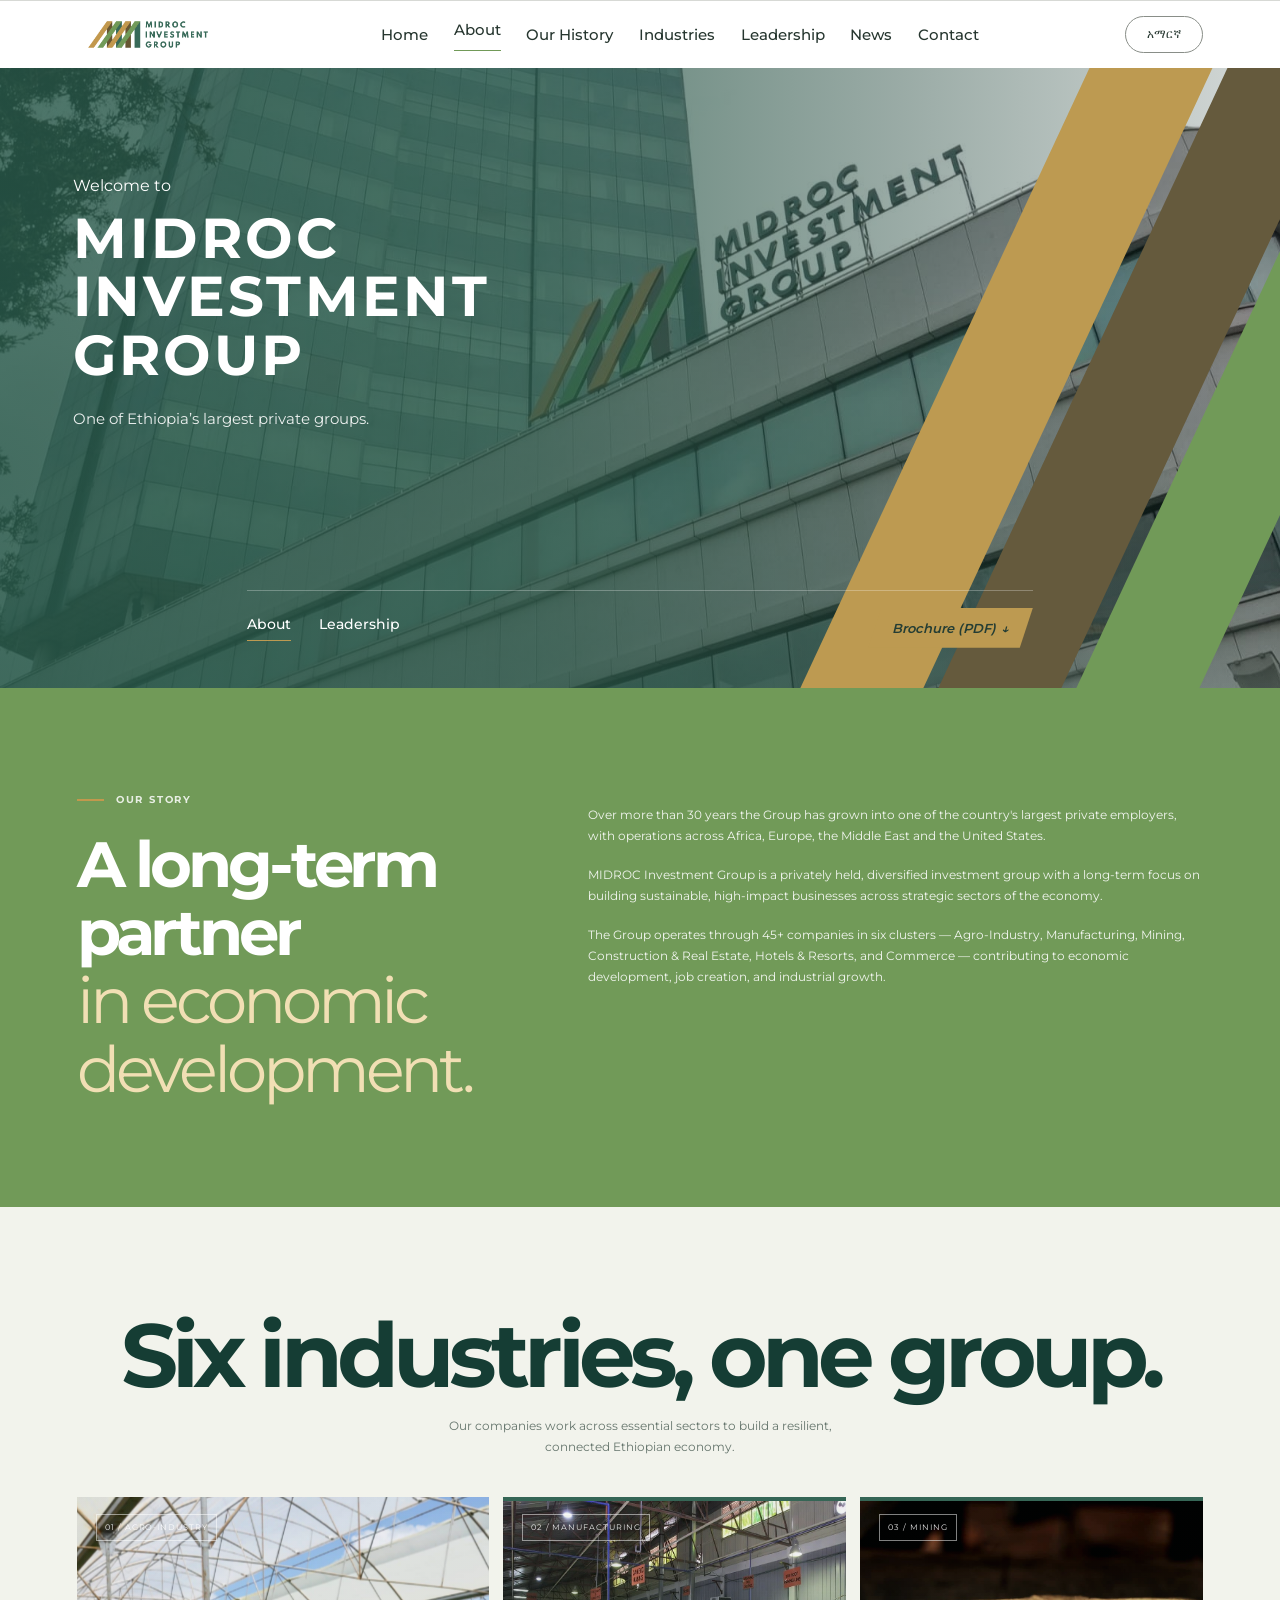
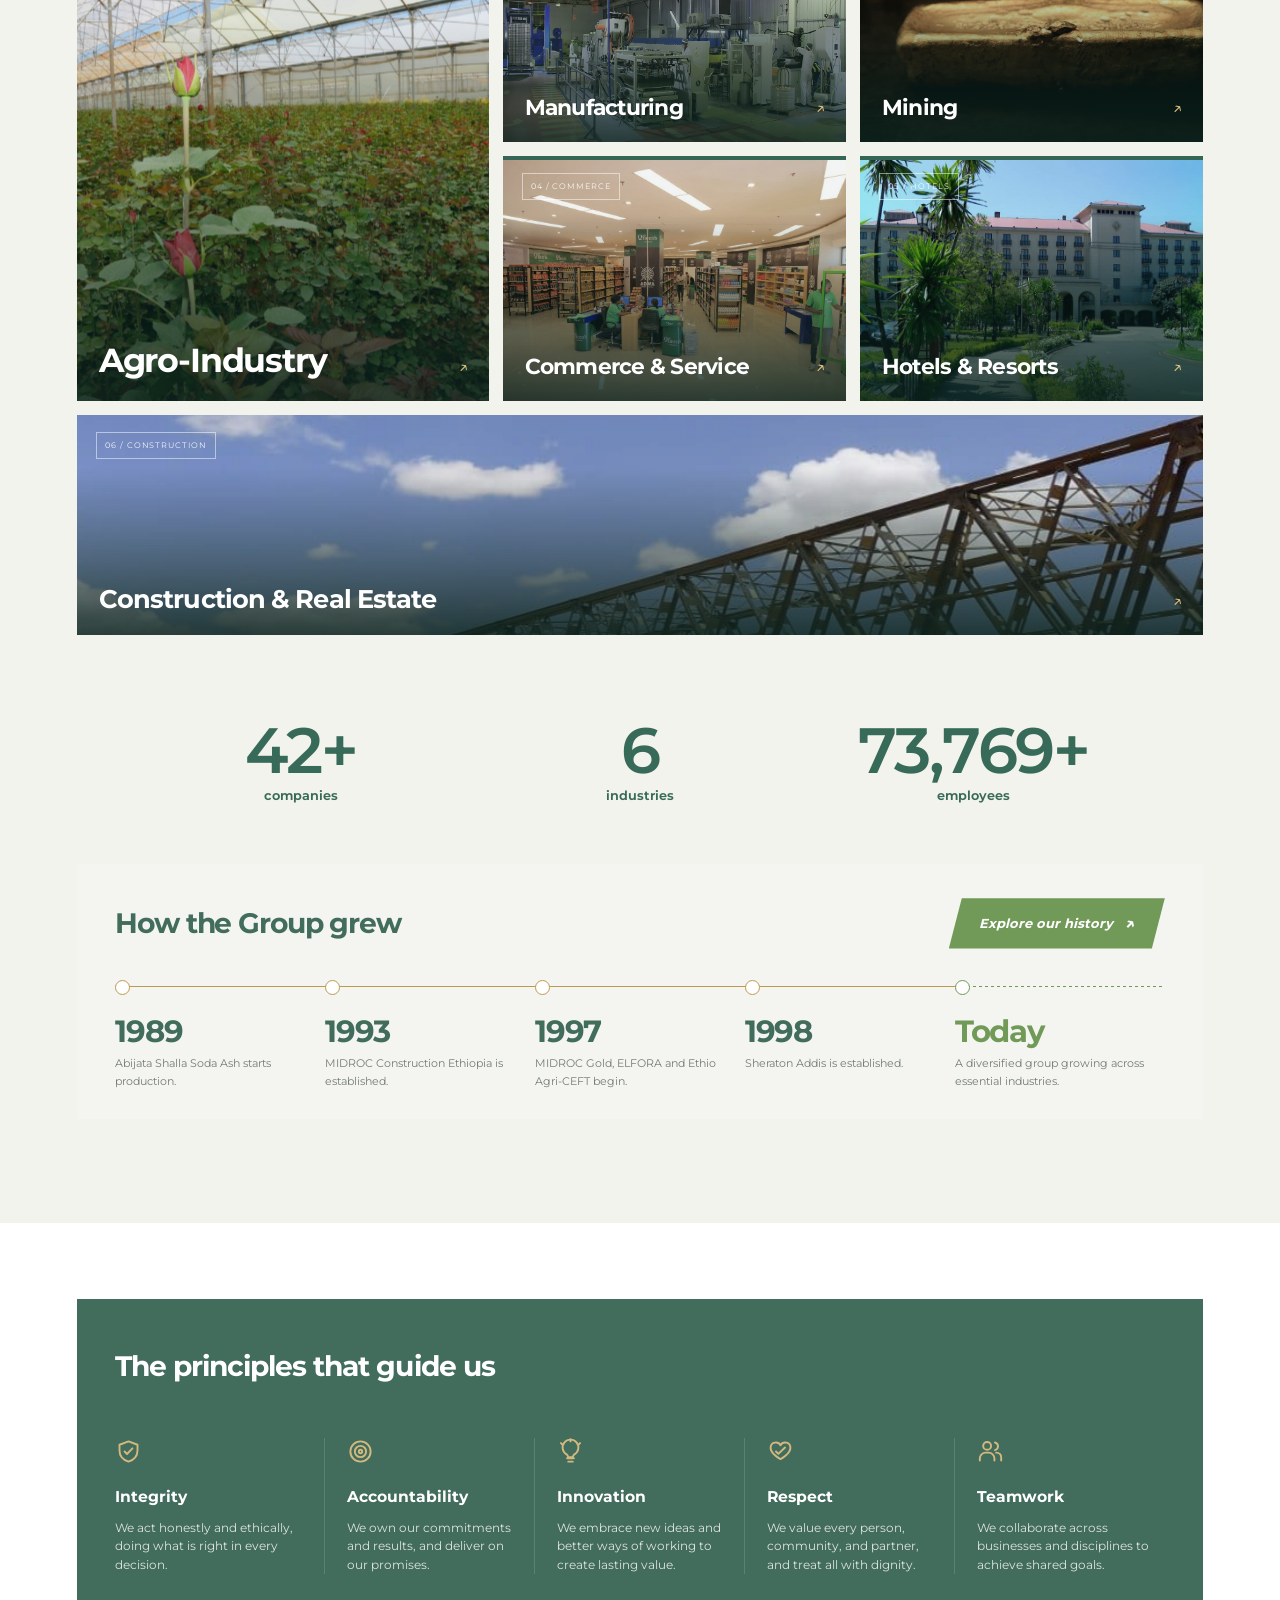
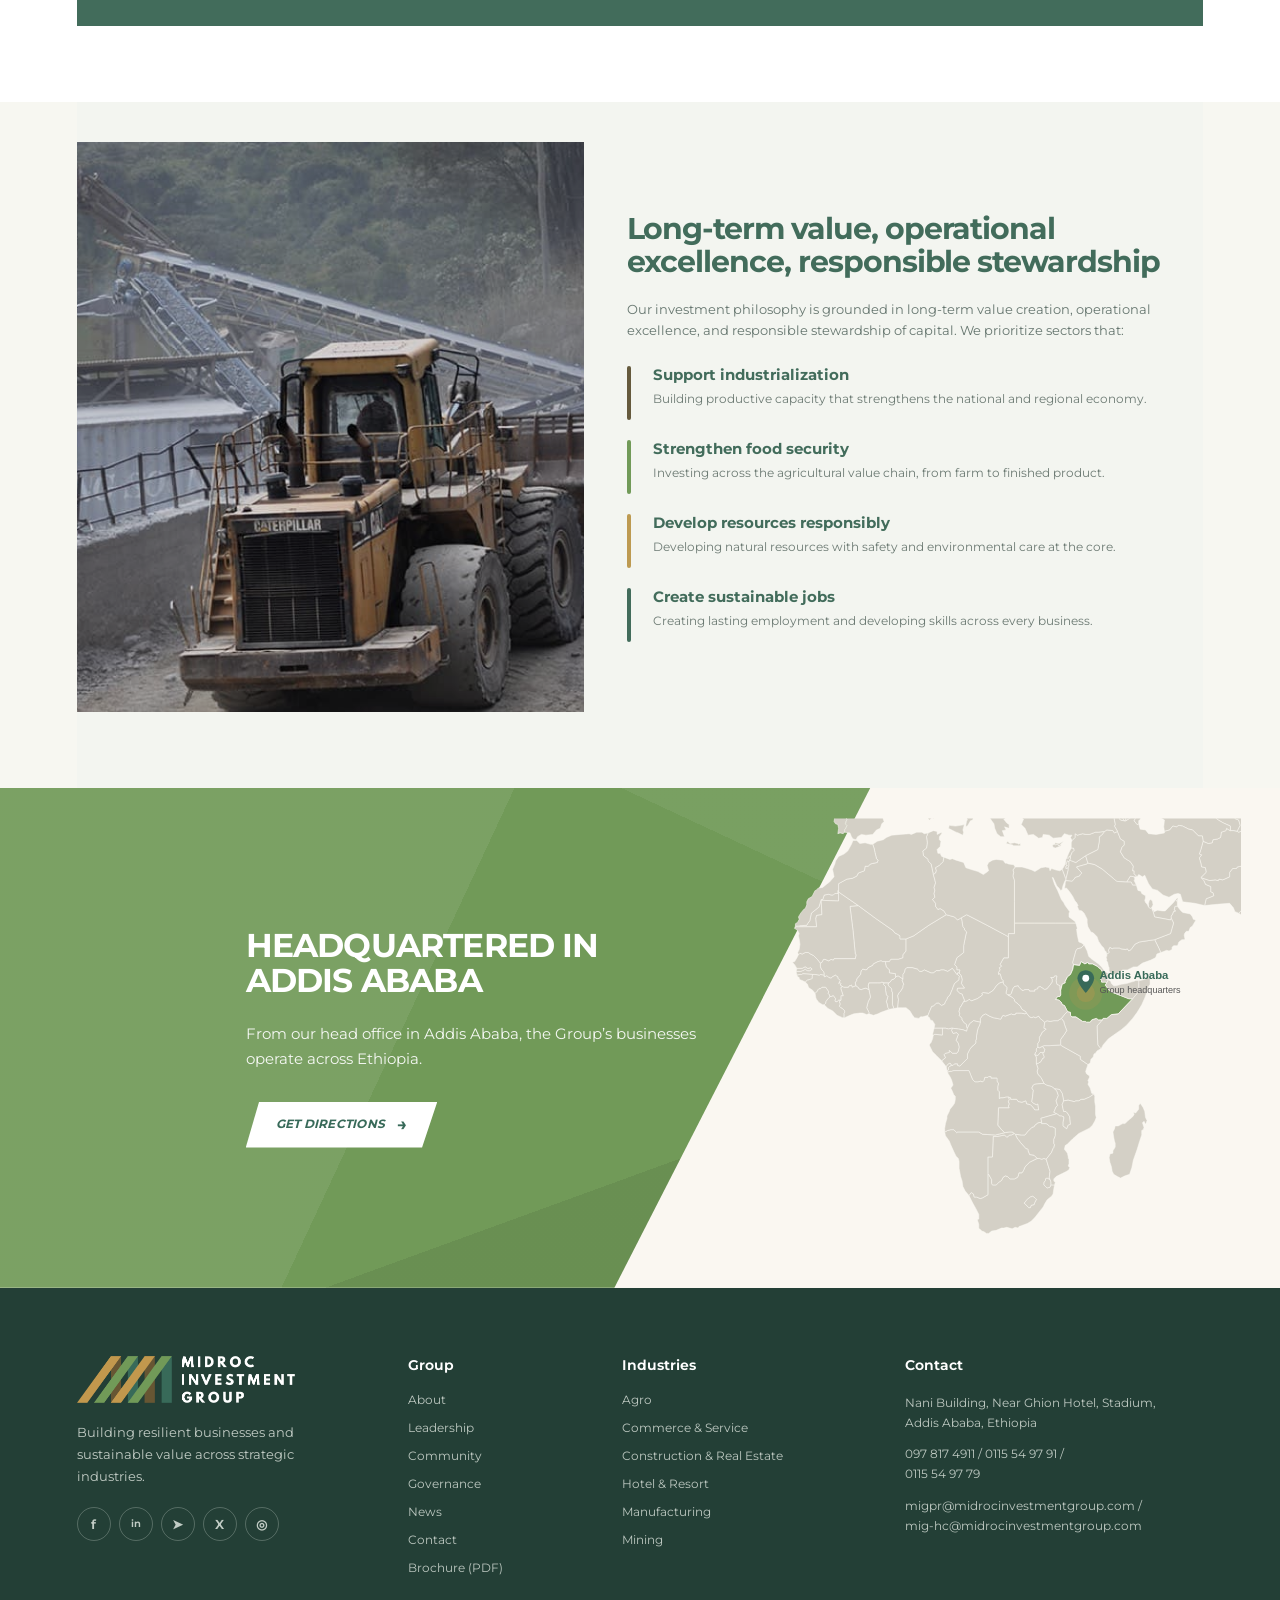
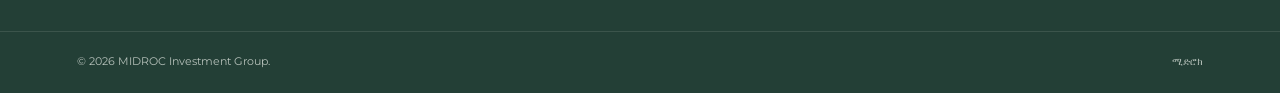
==== commit 7fa620ce: "Add visual drag controls for hero text" ====
--- a/about.html
+++ b/about.html
@@ -112,5 +112,6 @@
     <div class="footer-bottom"><small>© 2026 MIDROC Investment Group.</small><span lang="am">ሚድሮክ</span></div>
   </footer>
   <script src="script.js"></script>
+  <script src="hero-editor.js"></script>
 </body>
 </html>
--- a/styles.css
+++ b/styles.css
@@ -1065,3 +1065,89 @@
   #get-in-touch .career-slice:nth-child(3){left:47%!important}
   #get-in-touch .career-slice:nth-child(4){left:72%!important}
 }
+
+/* Align the main hero headlines across pages. Keep desktop section heights as designed;
+   on phones, let the headline and copy determine a shorter hero height. */
+@media(min-width:681px){
+  .home-hero .hero-content,
+  .leadership-masthead .leadership-hero-content{margin-top:clamp(85px,12vh,120px)!important}
+  .about-hero-copy{top:clamp(85px,12vh,120px)!important;left:5.7%!important}
+  .business-masthead-reference .business-masthead-copy{top:clamp(85px,12vh,120px)!important;left:5.7%!important;transform:none!important}
+  .community-masthead-copy,
+  .governance-masthead-copy{align-self:start!important;margin-top:clamp(85px,12vh,120px)!important}
+  .industry-detail-copy{justify-content:flex-start!important;padding-top:clamp(85px,12vh,120px)!important}
+  .hero-h{justify-content:flex-start!important;padding-top:clamp(85px,12vh,120px)!important}
+}
+
+@media(max-width:680px){
+  .home-hero{height:auto!important;min-height:520px!important;max-height:none!important;align-items:flex-start!important;padding:50px 0 72px!important}
+  .home-hero .hero-content{width:100%!important;margin:0!important;padding:0 22px!important}
+  .about-hero{height:530px!important;min-height:530px!important;max-height:none!important}
+  .about-hero-copy{top:48px!important;left:22px!important;width:calc(100% - 44px)!important}
+  .about-hero-bottom{bottom:23px!important}
+  .leadership-masthead.home-hero{height:auto!important;min-height:520px!important;max-height:none!important;align-items:flex-start!important;padding:50px 0 72px!important}
+  .leadership-masthead .leadership-hero-content{width:100%!important;margin:0!important;padding:0 22px!important}
+  .business-masthead-reference{height:auto!important;min-height:0!important;padding-top:48px!important;padding-bottom:0!important}
+  .business-masthead-reference .business-masthead-copy{top:auto!important;left:auto!important;padding:0 22px!important}
+  .business-masthead-reference .business-hero-motif{height:clamp(210px,58vw,300px)!important;margin-top:20px!important}
+  .community-masthead{padding-top:48px!important}
+  .governance-masthead{padding-top:48px!important}
+  .news-archive-masthead{min-height:390px!important;padding-top:48px!important;padding-bottom:56px!important}
+  .hero-h{min-height:390px!important;justify-content:flex-start!important;padding-top:48px!important;padding-bottom:32px!important}
+}
+
+/* Align the desktop home hero copy to the logo's left edge in the header. */
+@media(min-width:1101px){
+  .home-hero:not(.leadership-masthead) .hero-content{width:min(920px,75%)!important;margin-left:18.8%!important}
+}
+
+/* Give the two visually compact marks more room in the shared brand ticker. */
+.cluster-brand-mark img[src*="mamco.png"],
+.cluster-brand-mark img[src*="queens-supermarket.png"],
+.cluster-brand-mark img[src*="sheraton-addis"]{max-width:125px;max-height:112px}
+@media(max-width:680px){
+  .cluster-brand-mark img[src*="mamco.png"],
+  .cluster-brand-mark img[src*="queens-supermarket.png"],
+  .cluster-brand-mark img[src*="sheraton-addis"]{max-width:110px;max-height:98px}
+}
+
+/* Initial hero alignment defaults. Use visual drag mode for manual placement. */
+:root{
+  --hero-home-desktop-x:18.8%; --hero-home-desktop-y:120px;
+  --hero-about-desktop-x:5.7%; --hero-about-desktop-y:clamp(85px,12vh,120px);
+  --hero-industries-desktop-x:5.7%; --hero-industries-desktop-y:clamp(85px,12vh,120px);
+  --hero-leadership-desktop-x:5.7%; --hero-leadership-desktop-y:clamp(85px,12vh,120px);
+  --hero-community-desktop-x:0px; --hero-community-desktop-y:clamp(85px,12vh,120px);
+  --hero-governance-desktop-x:0px; --hero-governance-desktop-y:clamp(85px,12vh,120px);
+  --hero-industry-desktop-x:var(--gutter); --hero-industry-desktop-y:clamp(85px,12vh,120px);
+  --hero-home-mobile-x:22px; --hero-home-mobile-y:50px;
+  --hero-about-mobile-x:22px; --hero-about-mobile-y:48px;
+  --hero-industries-mobile-x:22px; --hero-industries-mobile-y:48px;
+  --hero-leadership-mobile-x:22px; --hero-leadership-mobile-y:50px;
+  --hero-community-mobile-x:22px; --hero-community-mobile-y:48px;
+  --hero-governance-mobile-x:22px; --hero-governance-mobile-y:48px;
+  --hero-industry-mobile-x:22px; --hero-industry-mobile-y:35px;
+}
+@media(min-width:1101px){
+  .home-hero:not(.leadership-masthead) .hero-content{margin-top:var(--hero-home-desktop-y)!important;margin-left:var(--hero-home-desktop-x)!important}
+}
+@media(min-width:681px){
+  .about-hero-copy{left:var(--hero-about-desktop-x)!important;top:var(--hero-about-desktop-y)!important}
+  .business-masthead-reference .business-masthead-copy{left:var(--hero-industries-desktop-x)!important;top:var(--hero-industries-desktop-y)!important}
+  .leadership-masthead .leadership-hero-content{margin-top:var(--hero-leadership-desktop-y)!important;margin-left:var(--hero-leadership-desktop-x)!important}
+  .community-masthead-copy{position:relative;left:var(--hero-community-desktop-x)!important;margin-top:var(--hero-community-desktop-y)!important}
+  .governance-masthead-copy{position:relative;left:var(--hero-governance-desktop-x)!important;margin-top:var(--hero-governance-desktop-y)!important}
+  .industry-detail-copy{padding:var(--hero-industry-desktop-y) 0 64px var(--hero-industry-desktop-x)!important}
+}
+@media(max-width:680px){
+  .home-hero{padding-top:var(--hero-home-mobile-y)!important}
+  .home-hero .hero-content{padding-inline:var(--hero-home-mobile-x)!important}
+  .about-hero-copy{top:var(--hero-about-mobile-y)!important;left:var(--hero-about-mobile-x)!important;right:var(--hero-about-mobile-x)!important;width:auto!important}
+  .leadership-masthead.home-hero{padding-top:var(--hero-leadership-mobile-y)!important}
+  .leadership-masthead .leadership-hero-content{padding-inline:var(--hero-leadership-mobile-x)!important}
+  .business-masthead-reference{padding-top:var(--hero-industries-mobile-y)!important}
+  .business-masthead-reference .business-masthead-copy{padding-inline:var(--hero-industries-mobile-x)!important}
+  .community-masthead{padding-top:var(--hero-community-mobile-y)!important;padding-inline:var(--hero-community-mobile-x)!important}
+  .governance-masthead{padding-top:var(--hero-governance-mobile-y)!important;padding-inline:var(--hero-governance-mobile-x)!important}
+  .industry-detail-copy{padding:var(--hero-industry-mobile-y) var(--hero-industry-mobile-x) 39px!important}
+}
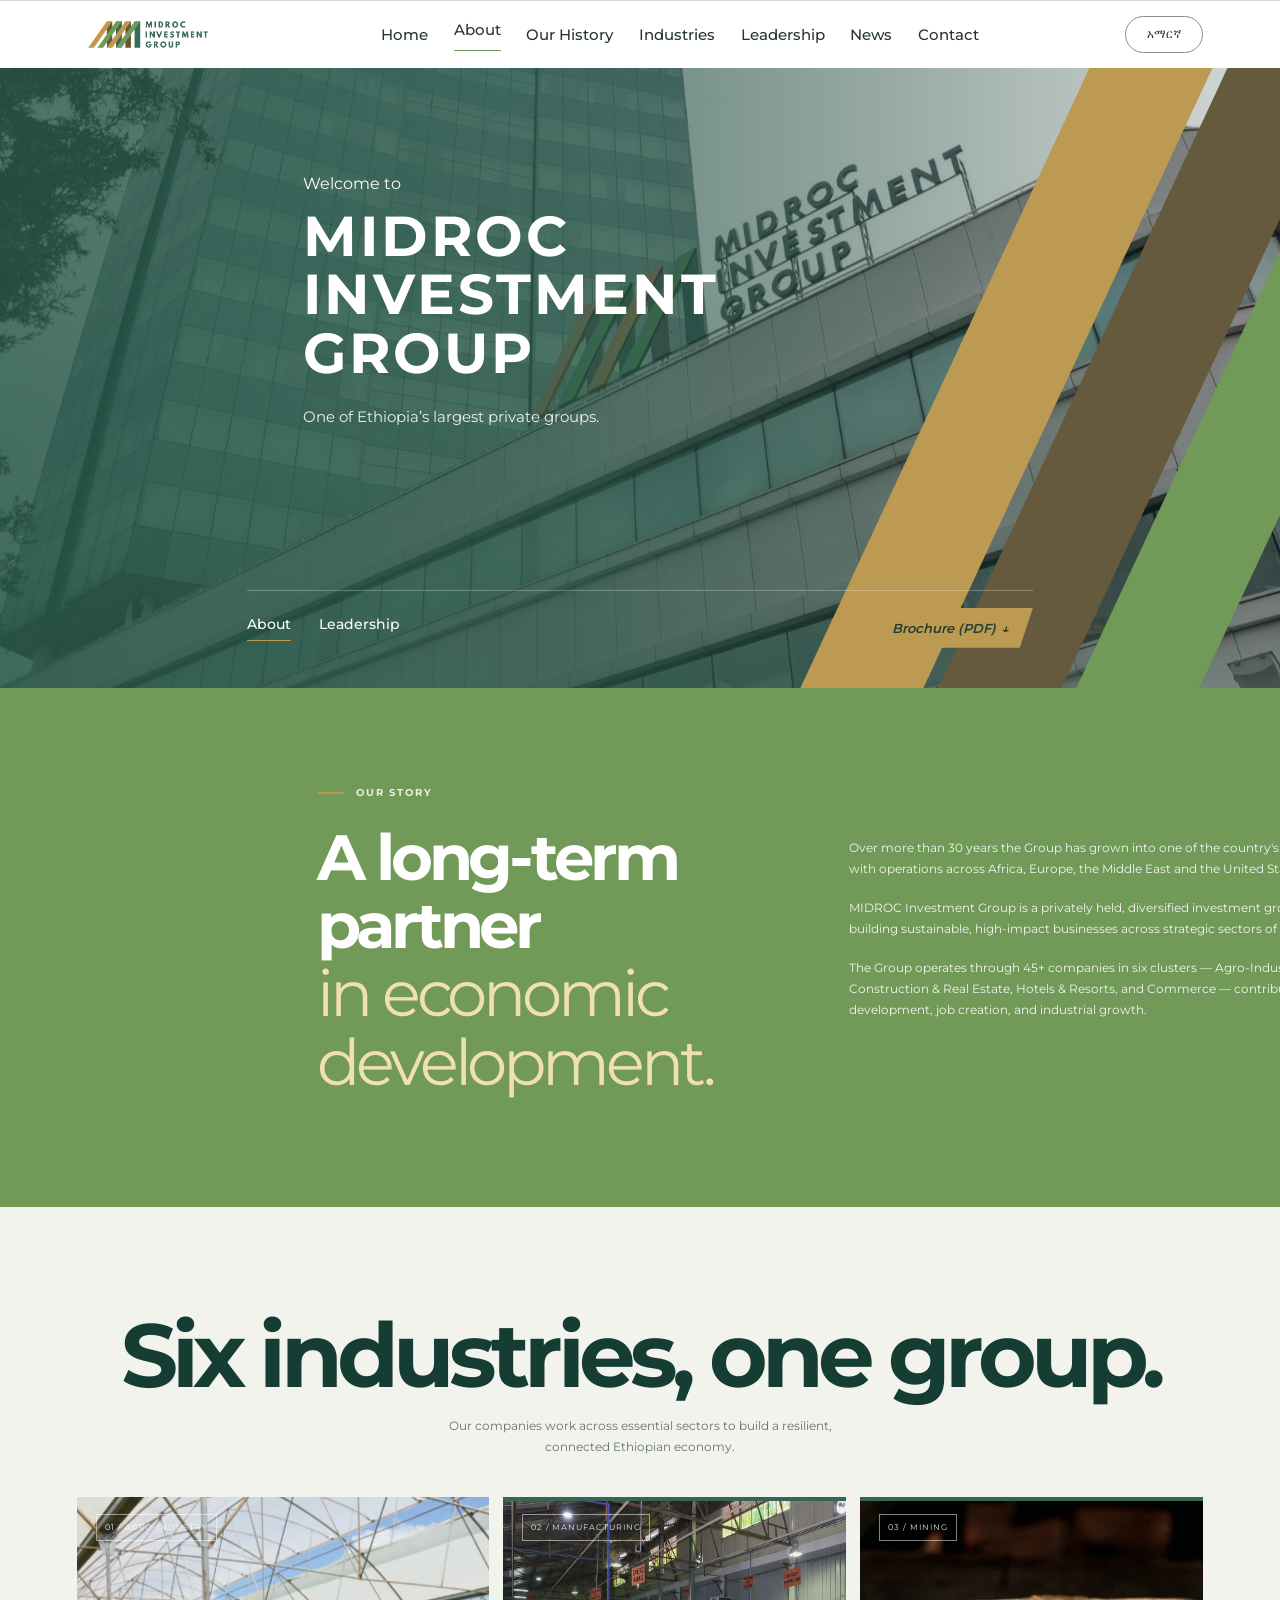
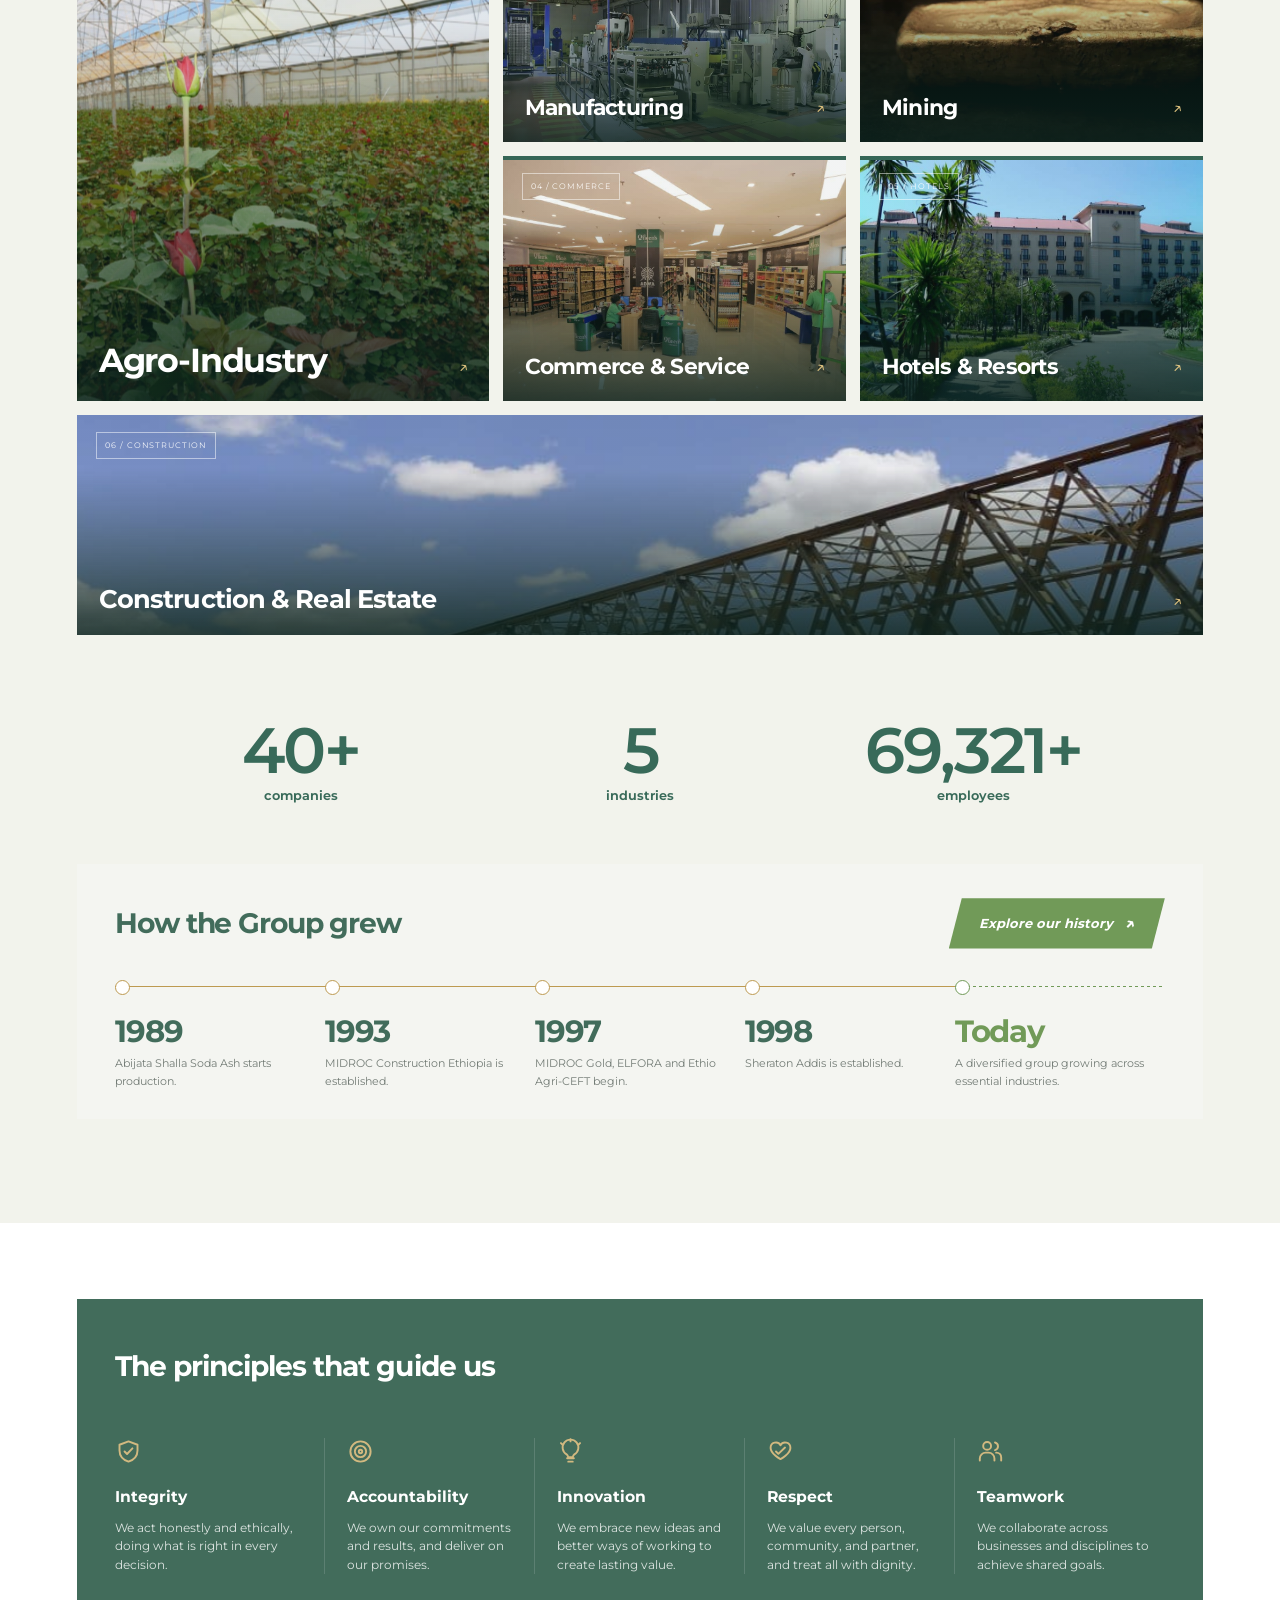
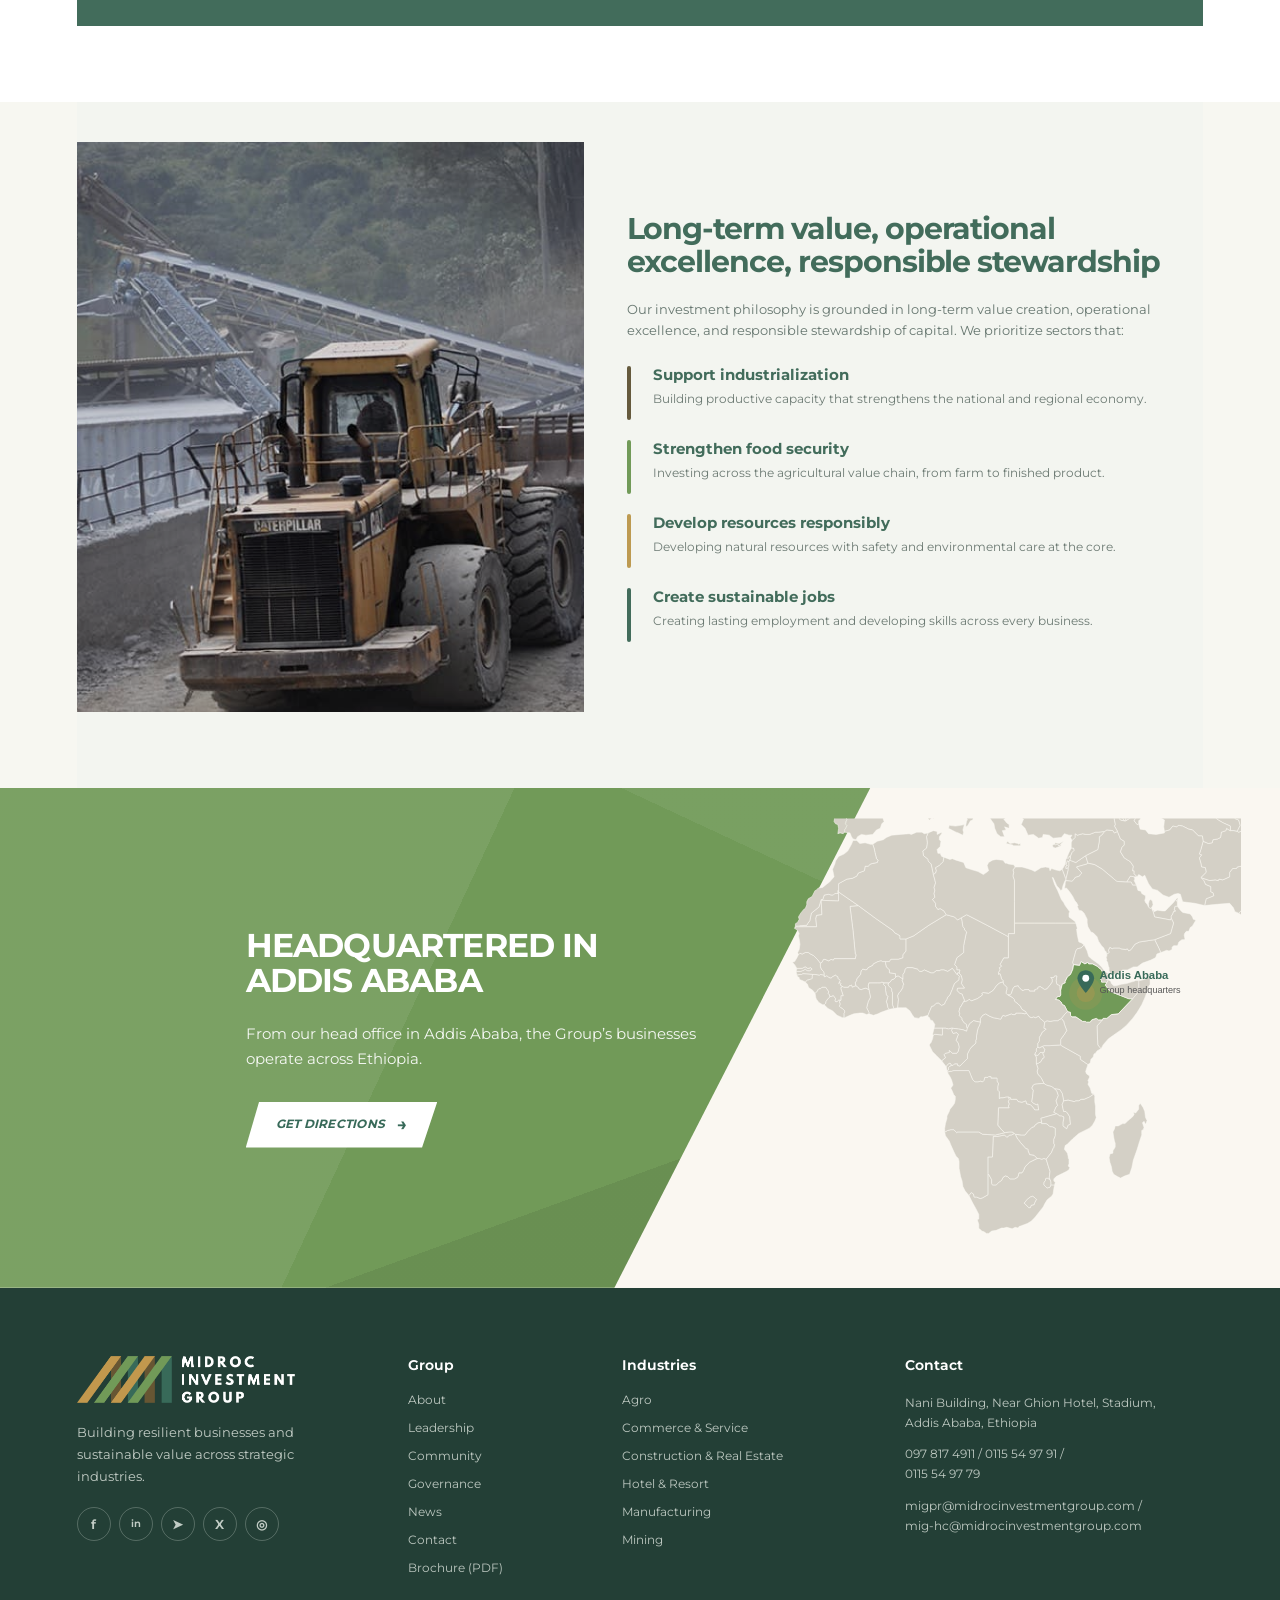
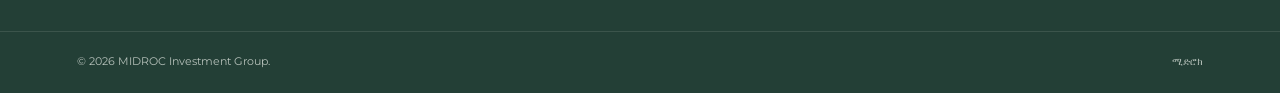
==== commit 66700f4c: "Lock final hero placements and remove editor" ====
--- a/about.html
+++ b/about.html
@@ -112,6 +112,5 @@
     <div class="footer-bottom"><small>© 2026 MIDROC Investment Group.</small><span lang="am">ሚድሮክ</span></div>
   </footer>
   <script src="script.js"></script>
-  <script src="hero-editor.js"></script>
 </body>
 </html>
--- a/styles.css
+++ b/styles.css
@@ -1151,3 +1151,20 @@
   .governance-masthead{padding-top:var(--hero-governance-mobile-y)!important;padding-inline:var(--hero-governance-mobile-x)!important}
   .industry-detail-copy{padding:var(--hero-industry-mobile-y) var(--hero-industry-mobile-x) 39px!important}
 }
+
+/* Final cursor-edited placements, now baked into the page styles. */
+@media(min-width:681px){
+  .home-hero:not(.leadership-masthead) .hero-content{translate:-6.9px -1.4px!important}
+  .about-hero:not(.history-page-hero) .about-hero-copy{translate:229.6px -2.2px!important}
+  .history-page-hero .about-hero-copy{translate:238.1px -19.7px!important}
+  .business-masthead-reference .business-masthead-copy{translate:246.6px -20.2px!important}
+  .leadership-masthead .leadership-hero-content{translate:244.3px -40.5px!important}
+  .about-story > div:first-child{translate:240.5px -7.2px!important}
+  .about-story .about-story-copy{translate:261.1px 32.5px!important}
+}
+@media(max-width:680px){
+  .home-hero:not(.leadership-masthead) .hero-content{translate:0 0!important}
+  .about-hero:not(.history-page-hero) .about-hero-copy{translate:.2px 48.5px!important}
+  .leadership-masthead .leadership-hero-content{translate:2px 40.2px!important}
+  .hero-h{translate:12px 5.6px!important}
+}
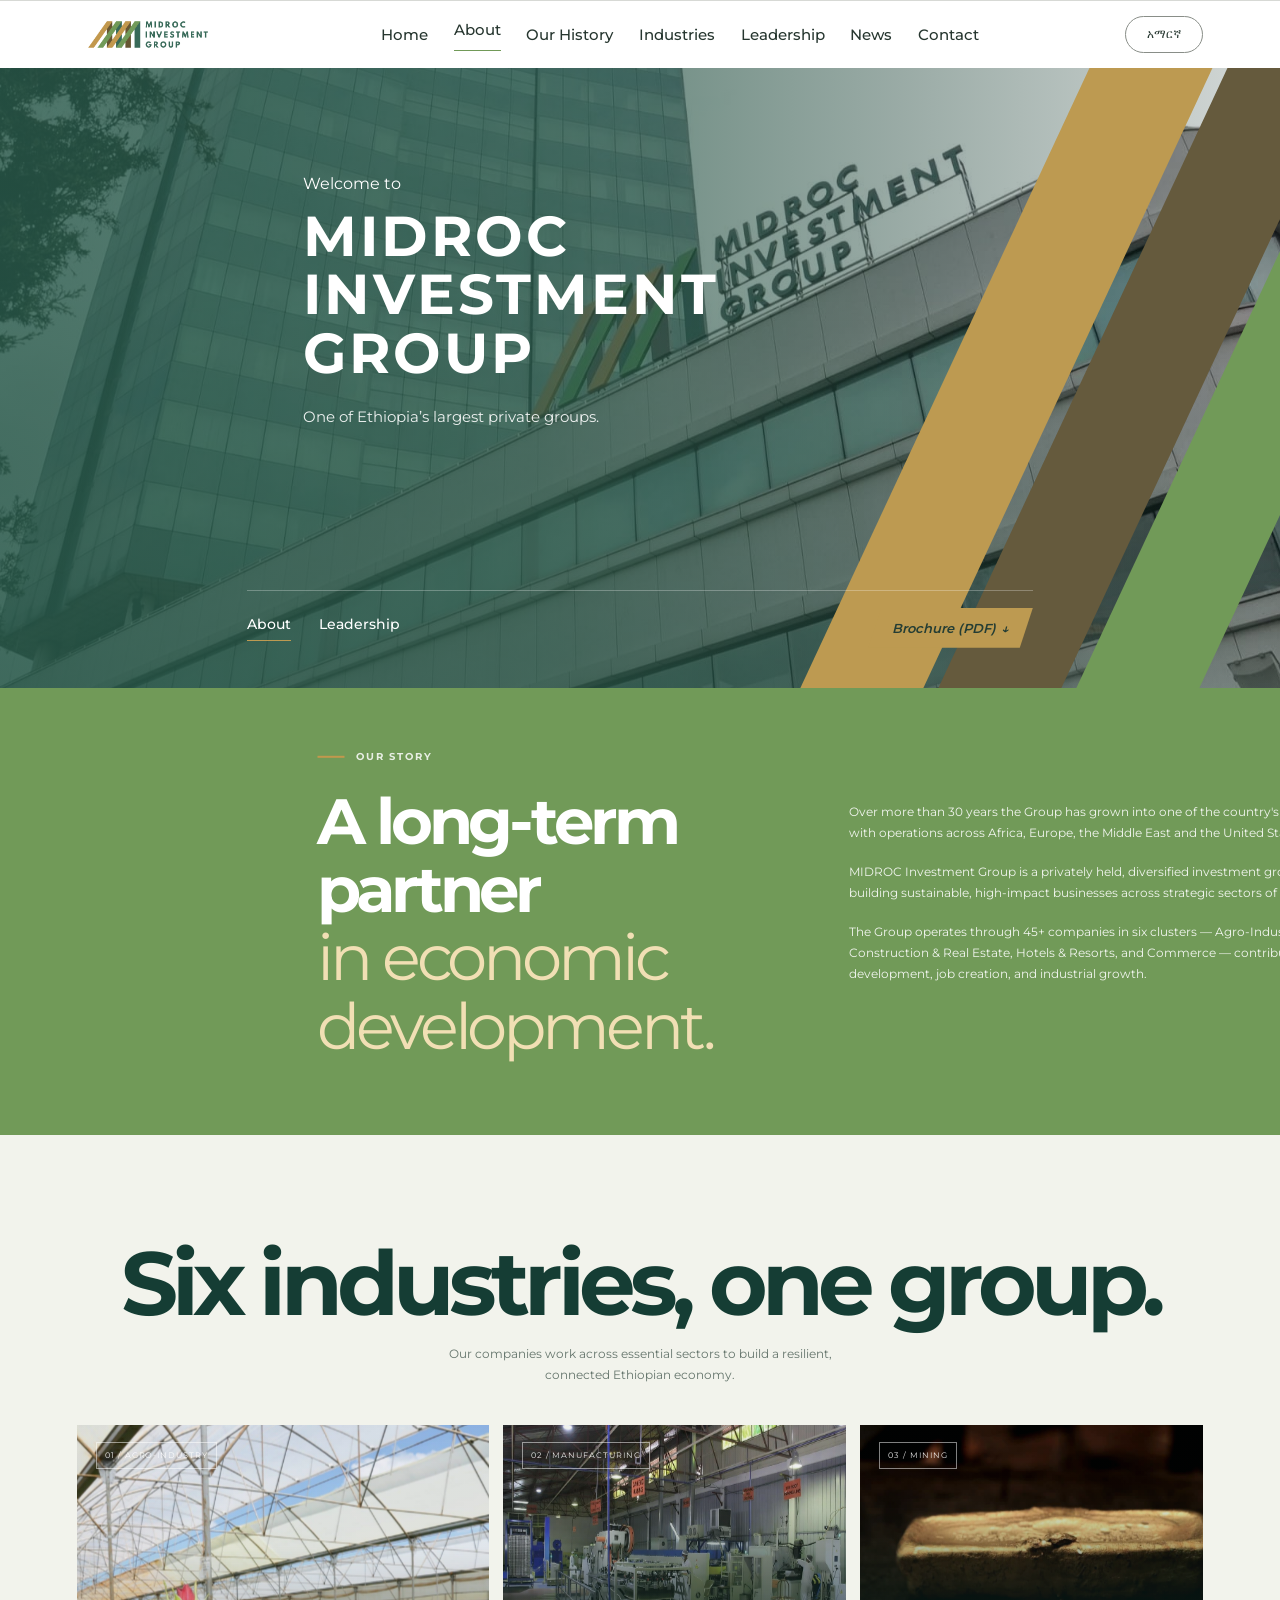
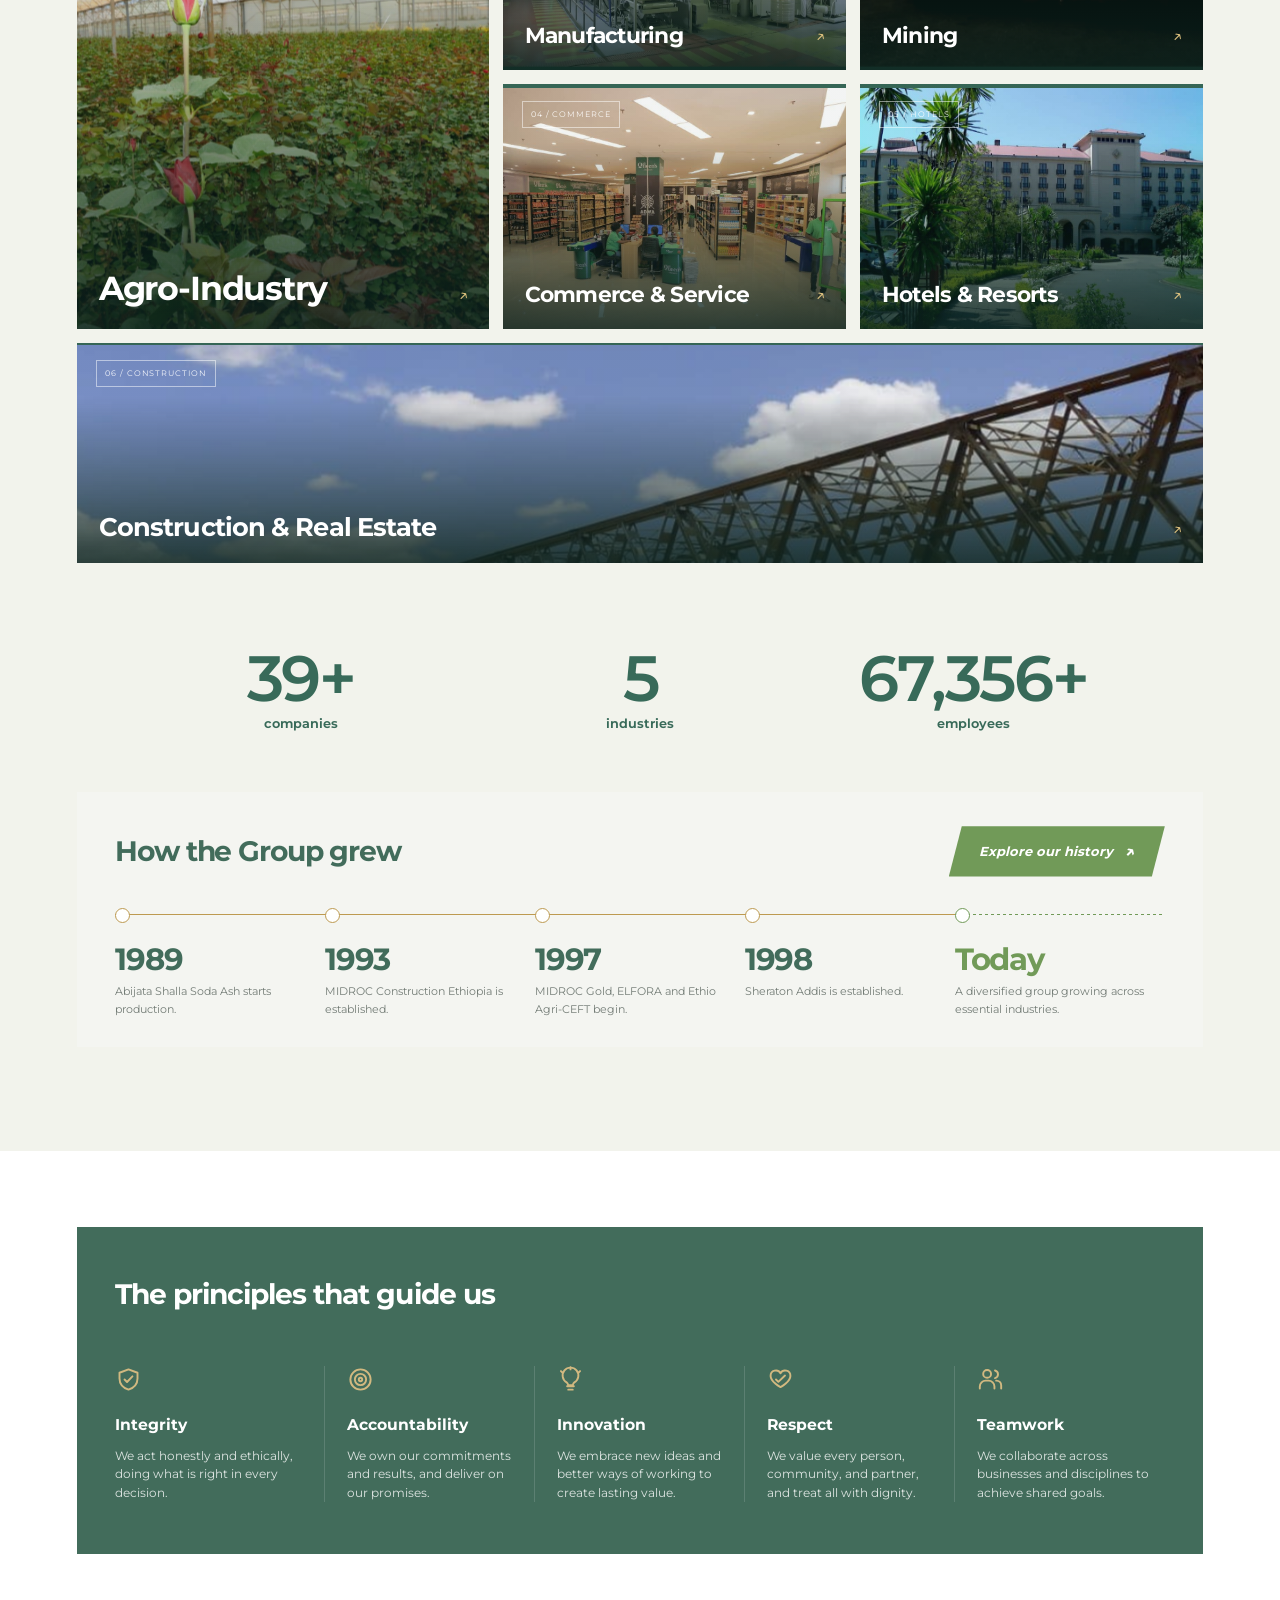
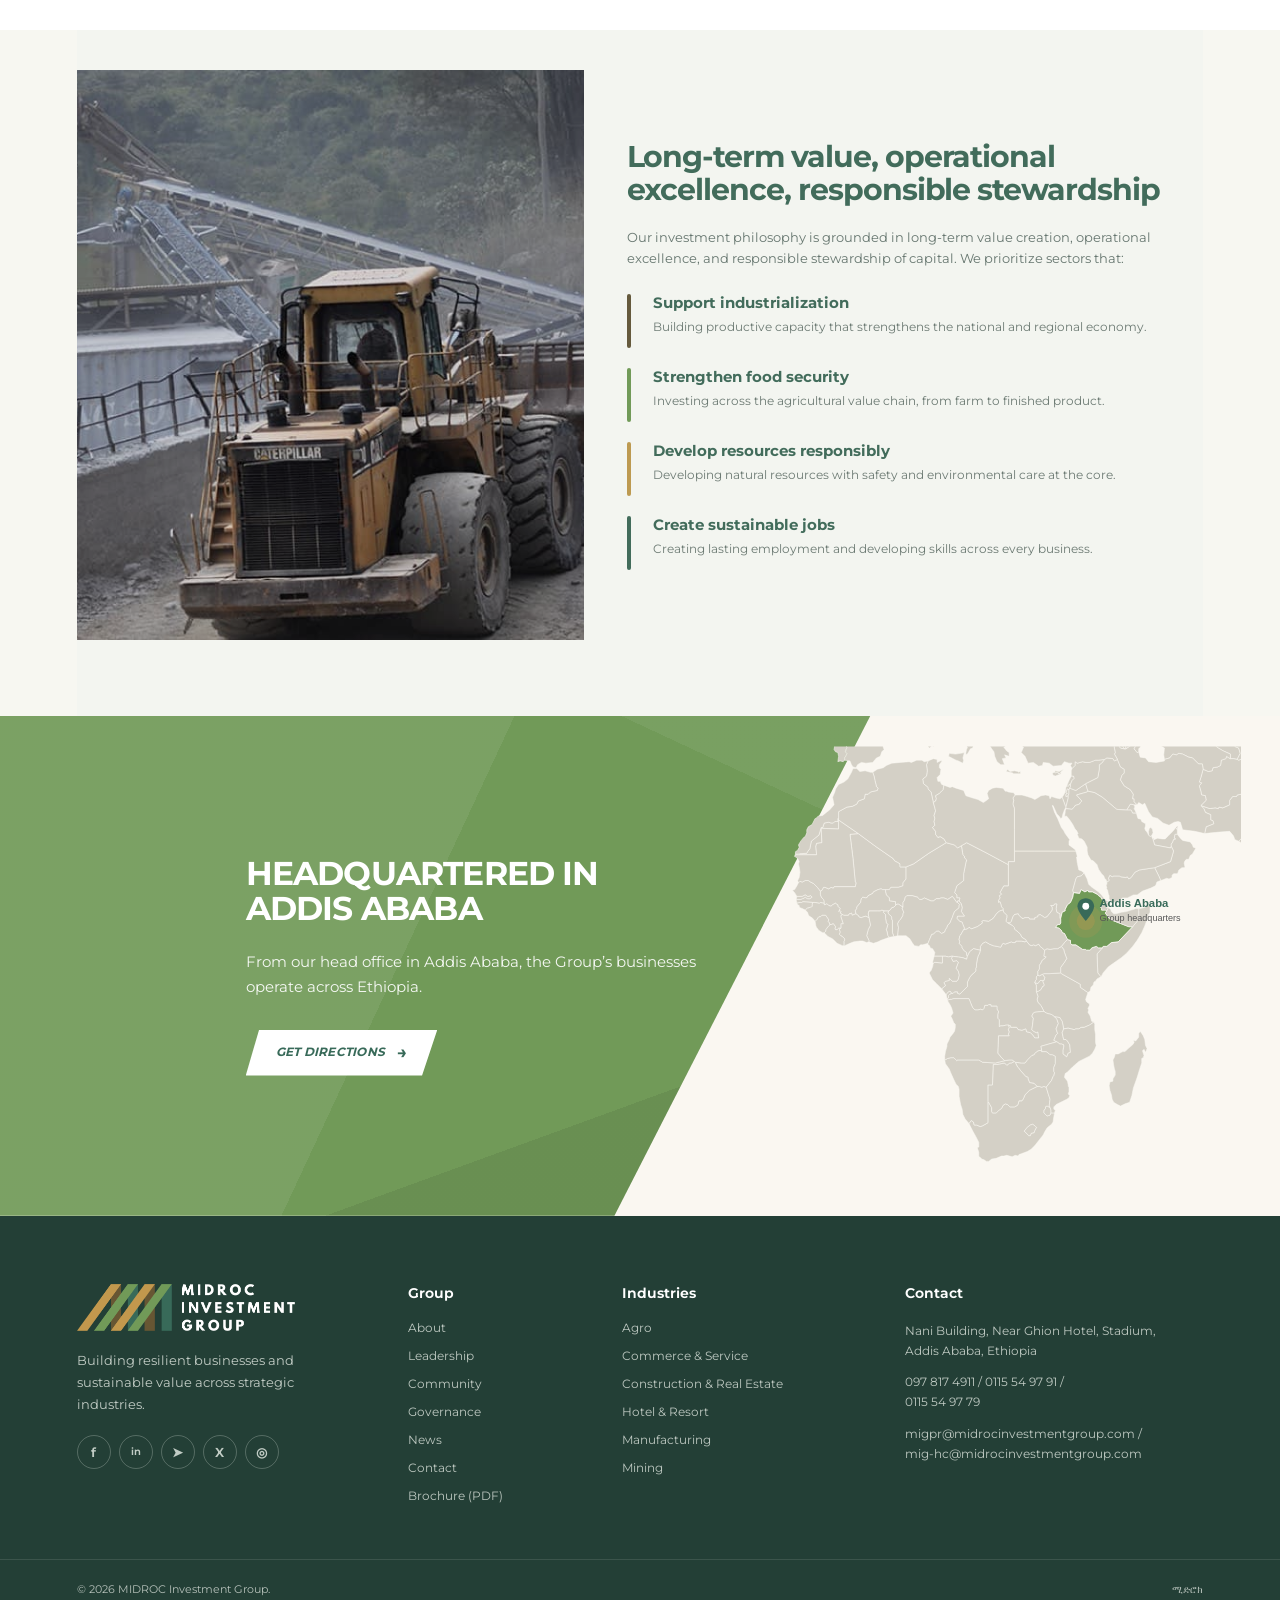
==== commit 810f5336: "Add About headline drag controller" ====
--- a/about.html
+++ b/about.html
@@ -18,7 +18,7 @@
     <section class="about-hero">
       <div class="about-hero-image" role="img" aria-label="MIDROC Investment Group headquarters in Addis Ababa"></div><div class="about-hero-shade"></div>
       <div class="brand-stripes" aria-hidden="true"><i></i><i></i><i></i></div>
-      <div class="about-hero-copy"><p class="eyebrow eyebrow-light">Welcome to</p><h1>MIDROC<br>Investment<br>Group</h1><p>One of Ethiopia’s largest private groups.</p></div>
+      <div class="about-hero-copy"><p class="eyebrow eyebrow-light">Welcome to</p><h1 id="about-hero-title">MIDROC<br>Investment<br>Group</h1><p>One of Ethiopia’s largest private groups.</p></div>
       <div class="about-hero-bottom">
         <nav class="about-hero-links" aria-label="About MIDROC"><a href="about.html" aria-current="page">About</a><a href="people.html">Leadership</a></nav>
         <a class="about-hero-brochure" href="https://midroc-demo.pages.dev/api/brochure" target="_blank" rel="noreferrer">Brochure (PDF) <span aria-hidden="true">↓</span></a>
@@ -112,5 +112,6 @@
     <div class="footer-bottom"><small>© 2026 MIDROC Investment Group.</small><span lang="am">ሚድሮክ</span></div>
   </footer>
   <script src="script.js"></script>
+  <script src="about-editor.js"></script>
 </body>
 </html>
--- a/styles.css
+++ b/styles.css
@@ -813,9 +813,13 @@
 @media(max-width:900px){.industry-logo-wall,.industry-more-companies ul{grid-template-columns:repeat(2,minmax(0,1fr))}.industry-logo-item,.industry-more-companies li{min-height:145px}}
 @media(max-width:680px){.industry-logo-wall,.industry-more-companies ul{grid-template-columns:1fr}.industry-logo-wall{padding:1px;margin-bottom:30px}.industry-logo-item,.industry-more-companies li{min-height:108px}.industry-logo-item{padding:20px}.industry-logo-caption strong,.industry-more-companies a{font-size:13px}.industry-more-companies{margin:-30px 0 30px}}
 
-/* The supplied deputy leadership composite already contains its finished layout. */
+/* Keep the supplied leadership artwork intact while exposing each portrait as its own movable card. */
 .deputy-leadership-banner{display:block;width:100%;height:auto}
 .leadership-principals-art{display:block;width:100%;height:auto;margin:0 auto}
+.principal-desktop-grid{display:grid;width:min(100%,860px);grid-template-columns:repeat(2,minmax(0,1fr));align-items:start;justify-content:center;gap:clamp(34px,6vw,116px);margin:0 auto}
+.principal-desktop-card,.deputy-desktop-card{width:100%;aspect-ratio:.66;background-color:#f1f2f1;background-image:var(--leader-art);background-repeat:no-repeat;background-size:560% auto;background-position:var(--leader-position);overflow:hidden}
+.deputy-desktop-grid{display:grid;width:min(100%,1660px);grid-template-columns:repeat(4,minmax(0,1fr));align-items:start;gap:clamp(18px,3vw,58px);margin:0 auto}
+@media(max-width:900px){.deputy-desktop-grid{width:min(100%,760px);grid-template-columns:repeat(2,minmax(0,1fr));gap:24px 18px}.principal-desktop-grid{width:min(100%,720px);gap:24px}}
 @media(min-width:901px){.industry-hotels-page .industry-logo-wall{grid-template-columns:repeat(4,minmax(0,1fr))}.industry-mining-page .industry-logo-wall{grid-template-columns:repeat(4,minmax(0,1fr))}}
 @media(max-width:900px){.industry-hotels-page .industry-logo-wall,.industry-mining-page .industry-logo-wall{grid-template-columns:repeat(2,minmax(0,1fr))}}
 @media(max-width:680px){.industry-hotels-page .industry-logo-wall,.industry-mining-page .industry-logo-wall{grid-template-columns:1fr}}
@@ -894,6 +898,7 @@
   .leadership-clusters{padding:24px 16px 40px!important}
   .leadership-clusters-wrap{gap:17px!important}
   .leadership-clusters-label{font-size:13px!important}
+  .principal-desktop-grid,.deputy-desktop-grid{display:none!important}
   .deputy-leadership-banner{display:none!important}
   .deputy-mobile-grid{display:grid!important;width:100%;grid-template-columns:repeat(2,minmax(0,1fr));gap:18px 12px}
   .deputy-mobile-card{
@@ -1156,11 +1161,20 @@
 @media(min-width:681px){
   .home-hero:not(.leadership-masthead) .hero-content{translate:-6.9px -1.4px!important}
   .about-hero:not(.history-page-hero) .about-hero-copy{translate:229.6px -2.2px!important}
-  .history-page-hero .about-hero-copy{translate:238.1px -19.7px!important}
+  .history-page-hero .about-hero-copy{left:19.3%!important;translate:0 -19.7px!important}
   .business-masthead-reference .business-masthead-copy{translate:246.6px -20.2px!important}
   .leadership-masthead .leadership-hero-content{translate:244.3px -40.5px!important}
   .about-story > div:first-child{translate:240.5px -7.2px!important}
   .about-story .about-story-copy{translate:261.1px 32.5px!important}
+  .industry-agriculture-page .industry-detail-copy{translate:265px -8.7px!important}
+  .industry-commerce-page .industry-detail-copy{translate:263.4px 1.8px!important}
+  .industry-construction-page .industry-detail-copy{translate:260.4px -.3px!important}
+  .industry-hotels-page .industry-detail-copy{translate:259.6px 4.1px!important}
+  .industry-manufacturing-page .industry-detail-copy{translate:258.8px -8.3px!important}
+  .industry-mining-page .industry-detail-copy{translate:258.8px -6.8px!important}
+}
+@media(min-width:681px) and (max-width:900px){
+  .history-page-hero .about-hero-copy{left:9%!important}
 }
 @media(max-width:680px){
   .home-hero:not(.leadership-masthead) .hero-content{translate:0 0!important}
@@ -1168,3 +1182,19 @@
   .leadership-masthead .leadership-hero-content{translate:2px 40.2px!important}
   .hero-h{translate:12px 5.6px!important}
 }
+
+/* Final cursor-edited placements for each history hero text block. */
+@media(min-width:681px){
+  #history-hero-eyebrow{translate:-19.2px -2.3px!important}
+  #history-hero-title{translate:-23.8px -3px!important}
+  #history-hero-description{translate:-21.5px 0!important}
+  #history-hero-about-link{translate:-20.8px 0!important}
+  #history-hero-brochure{translate:0 0!important}
+}
+@media(max-width:680px){
+  #history-hero-eyebrow,#history-hero-title,#history-hero-description,#history-hero-about-link,#history-hero-brochure{translate:0 0!important}
+}
+
+@media(min-width:681px){
+  .about-story.section-pad{padding-top:68px!important;padding-bottom:68px!important}
+}
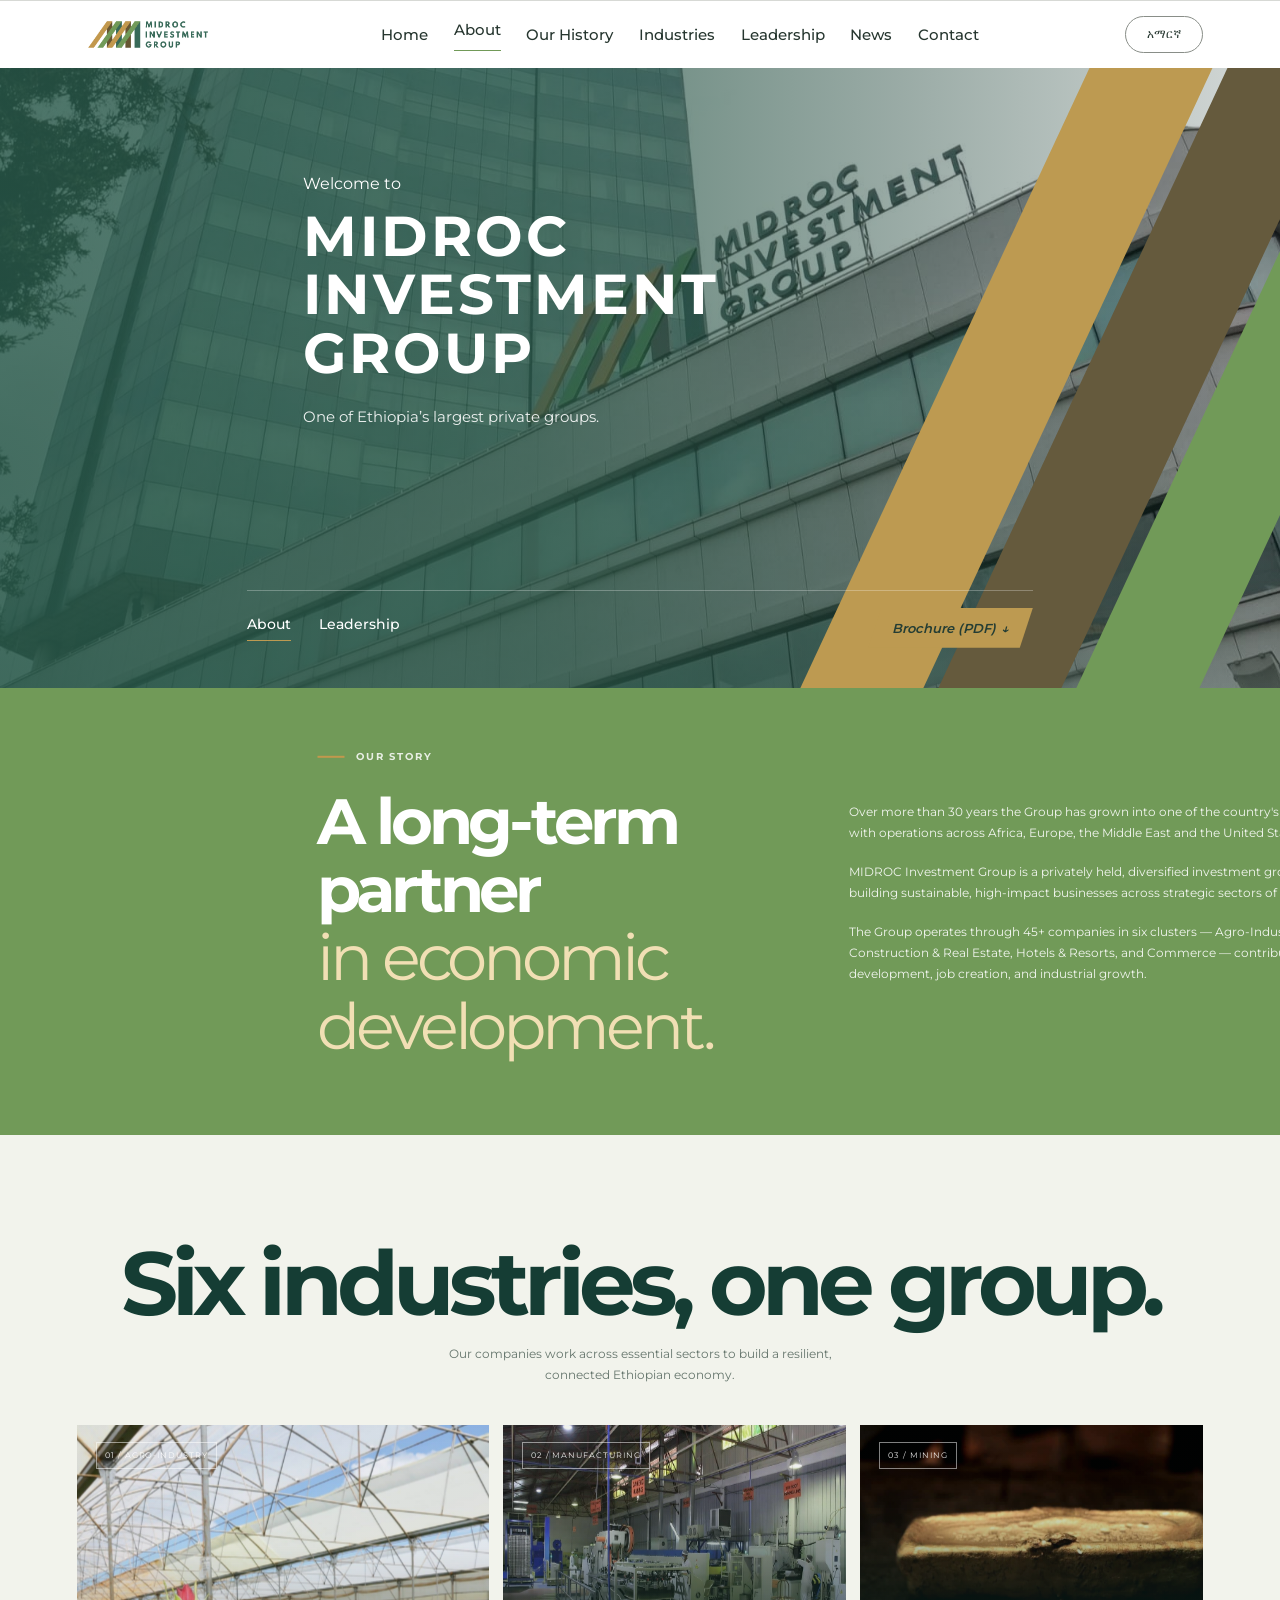
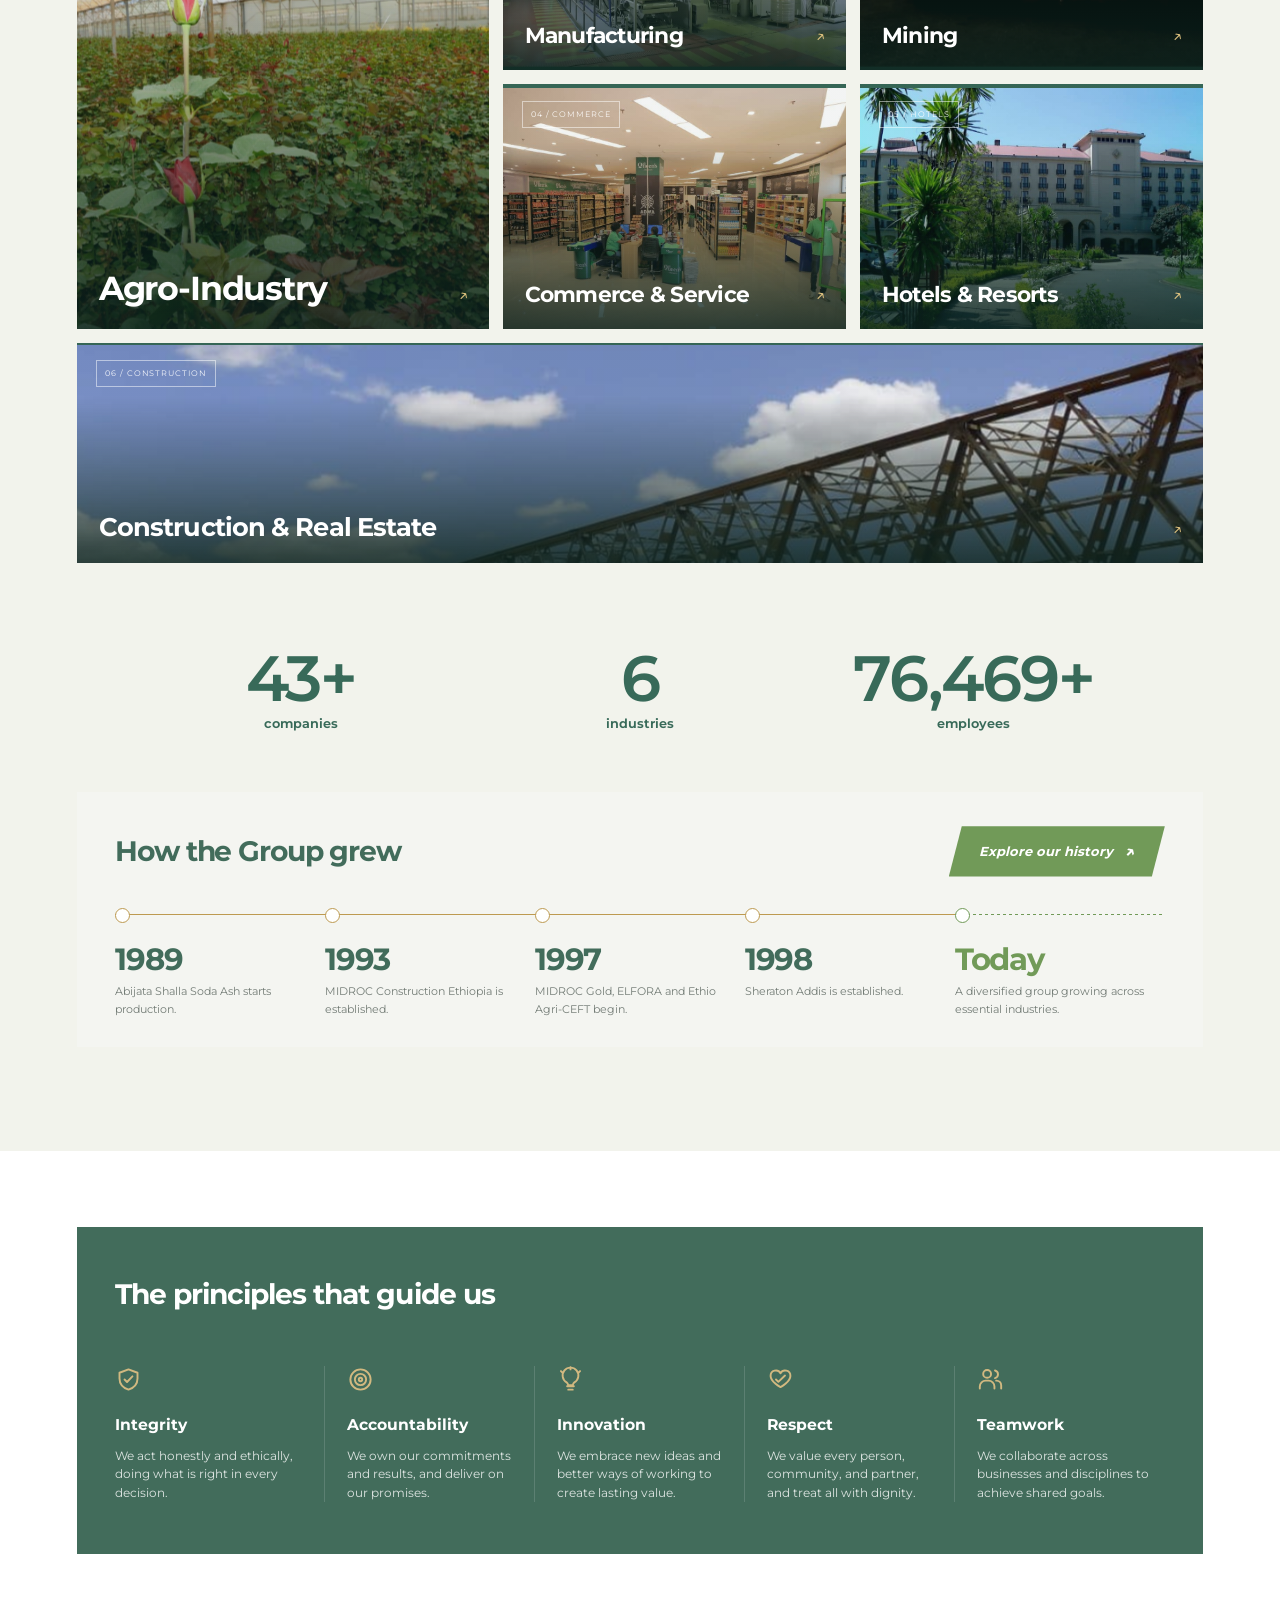
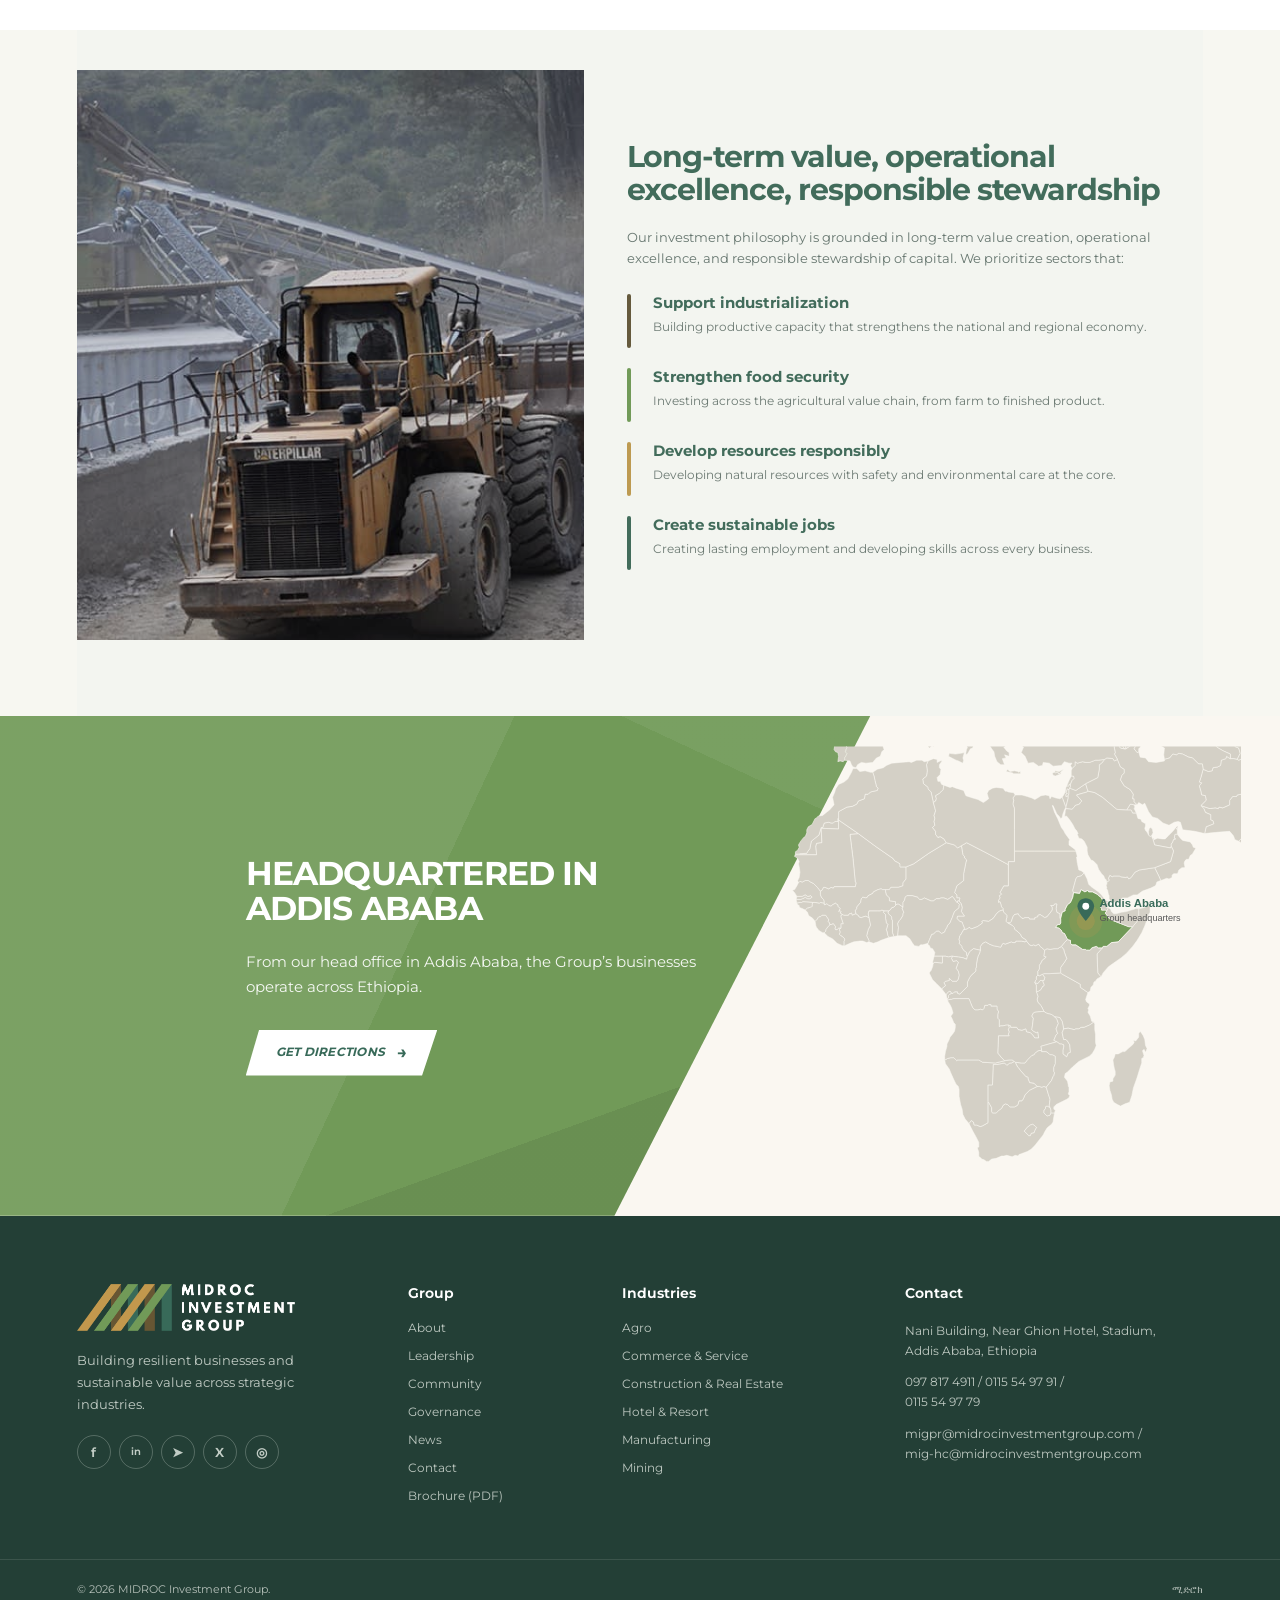
==== commit 761dc295: "Expand About hero text controller" ====
--- a/about.html
+++ b/about.html
@@ -18,10 +18,10 @@
     <section class="about-hero">
       <div class="about-hero-image" role="img" aria-label="MIDROC Investment Group headquarters in Addis Ababa"></div><div class="about-hero-shade"></div>
       <div class="brand-stripes" aria-hidden="true"><i></i><i></i><i></i></div>
-      <div class="about-hero-copy"><p class="eyebrow eyebrow-light">Welcome to</p><h1 id="about-hero-title">MIDROC<br>Investment<br>Group</h1><p>One of Ethiopia’s largest private groups.</p></div>
+      <div class="about-hero-copy"><p class="eyebrow eyebrow-light" id="about-hero-eyebrow">Welcome to</p><h1 id="about-hero-title">MIDROC<br>Investment<br>Group</h1><p id="about-hero-description">One of Ethiopia’s largest private groups.</p></div>
       <div class="about-hero-bottom">
-        <nav class="about-hero-links" aria-label="About MIDROC"><a href="about.html" aria-current="page">About</a><a href="people.html">Leadership</a></nav>
-        <a class="about-hero-brochure" href="https://midroc-demo.pages.dev/api/brochure" target="_blank" rel="noreferrer">Brochure (PDF) <span aria-hidden="true">↓</span></a>
+        <nav class="about-hero-links" aria-label="About MIDROC"><a id="about-hero-about-link" href="about.html" aria-current="page">About</a><a id="about-hero-leadership-link" href="people.html">Leadership</a></nav>
+        <a class="about-hero-brochure" id="about-hero-brochure" href="https://midroc-demo.pages.dev/api/brochure" target="_blank" rel="noreferrer">Brochure (PDF) <span aria-hidden="true">↓</span></a>
       </div>
     </section>
     <section class="about-story section-pad">
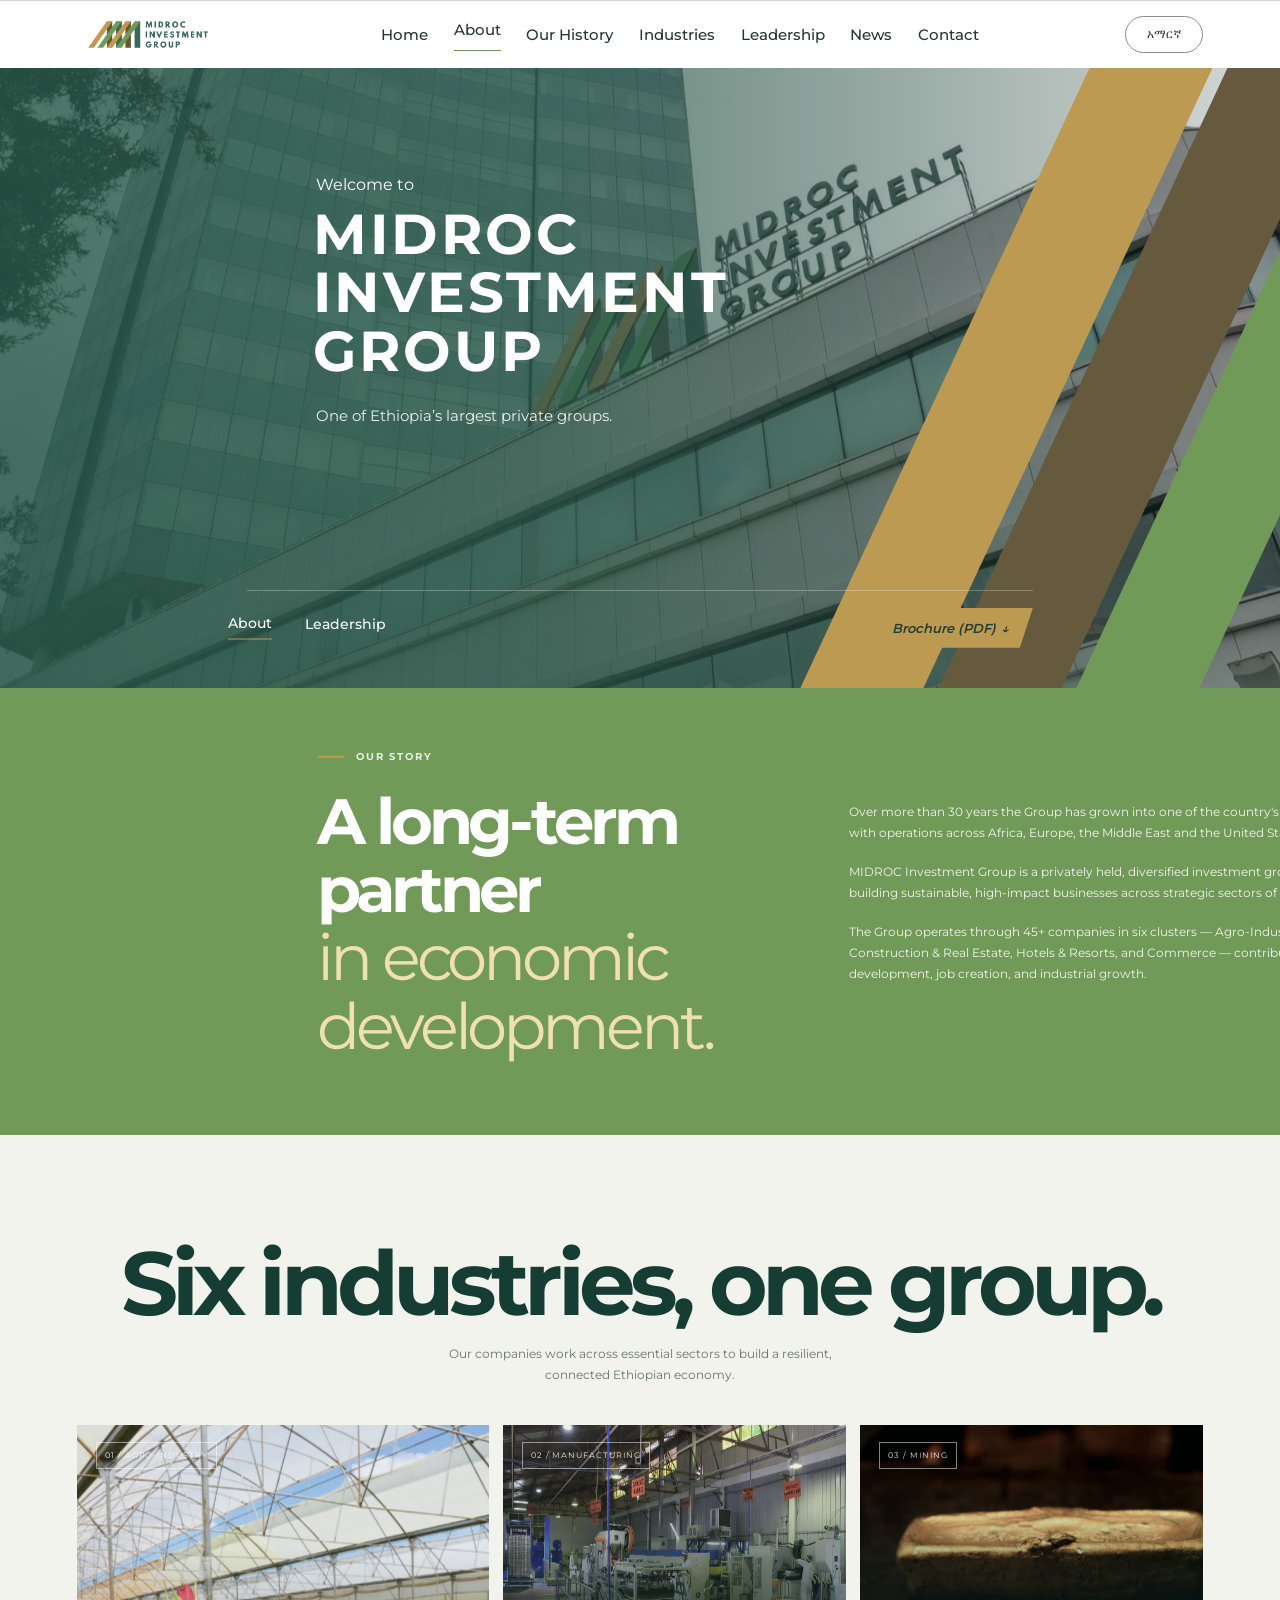
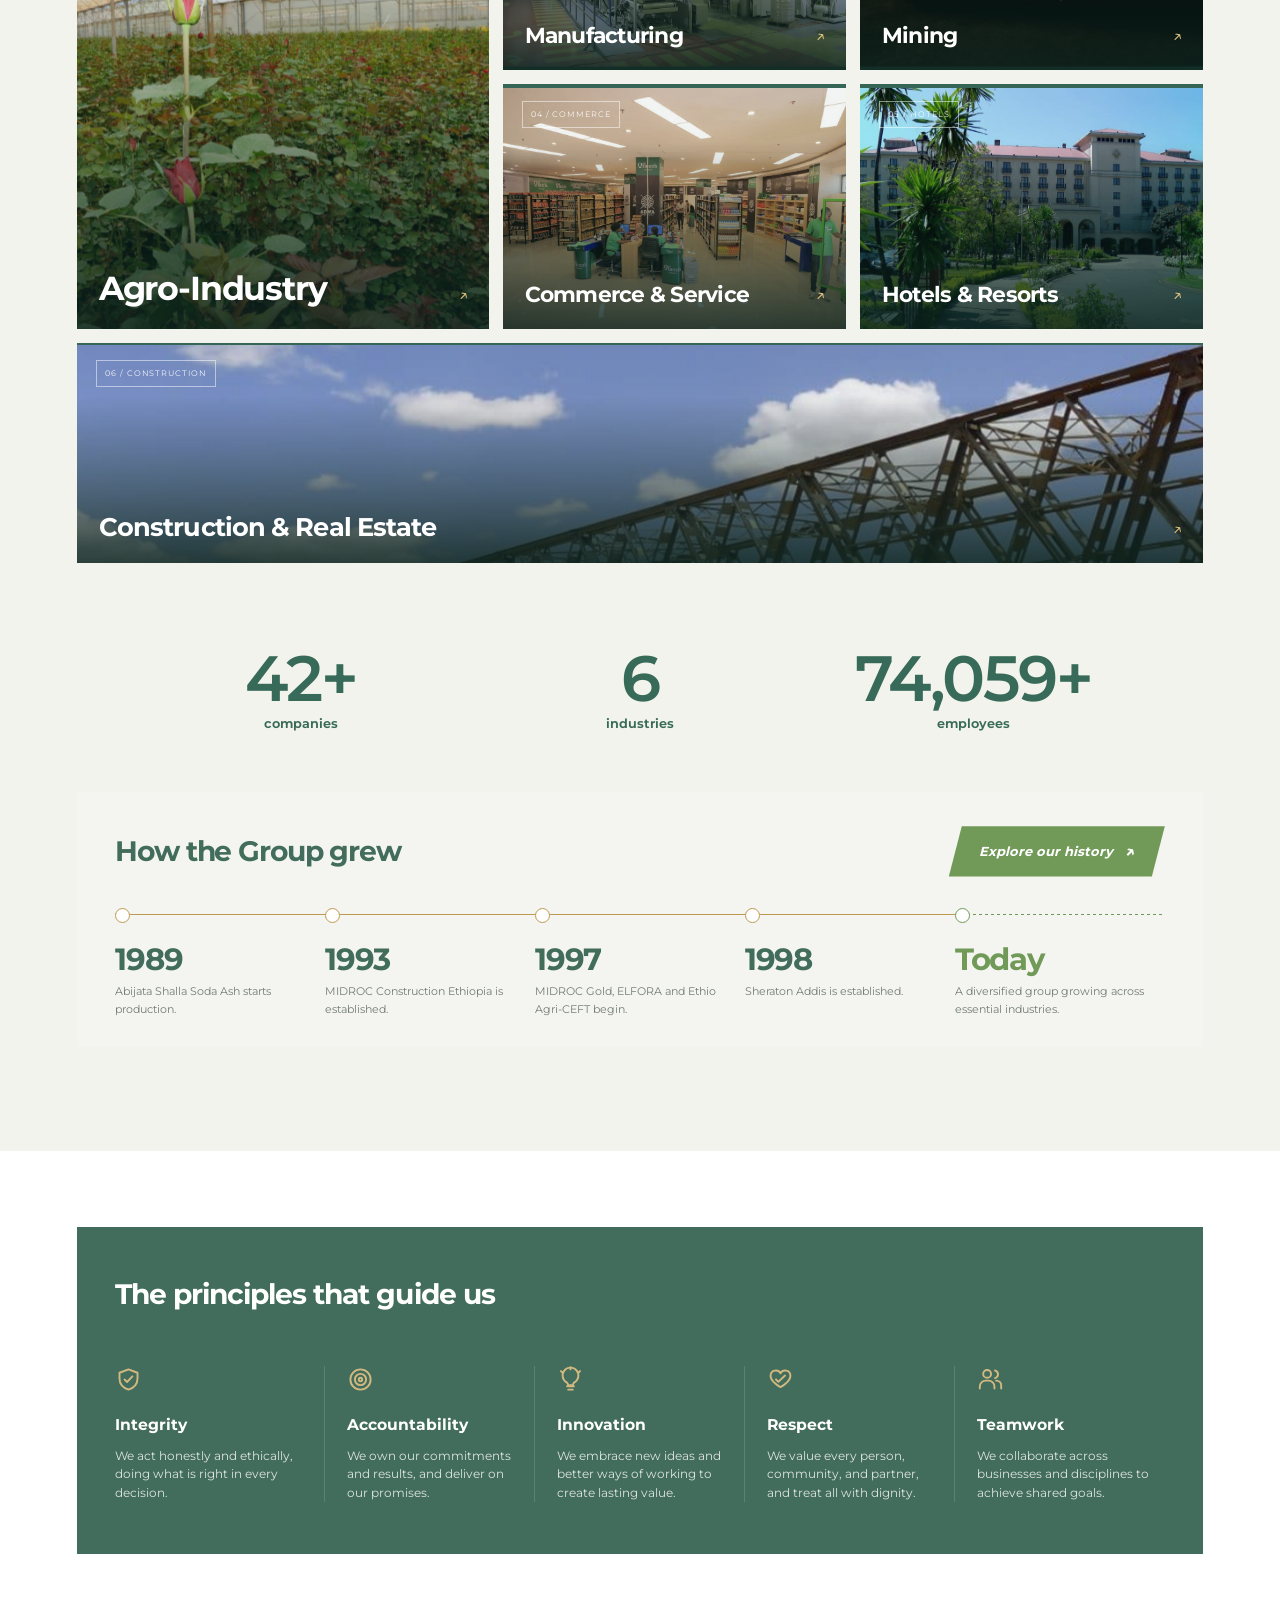
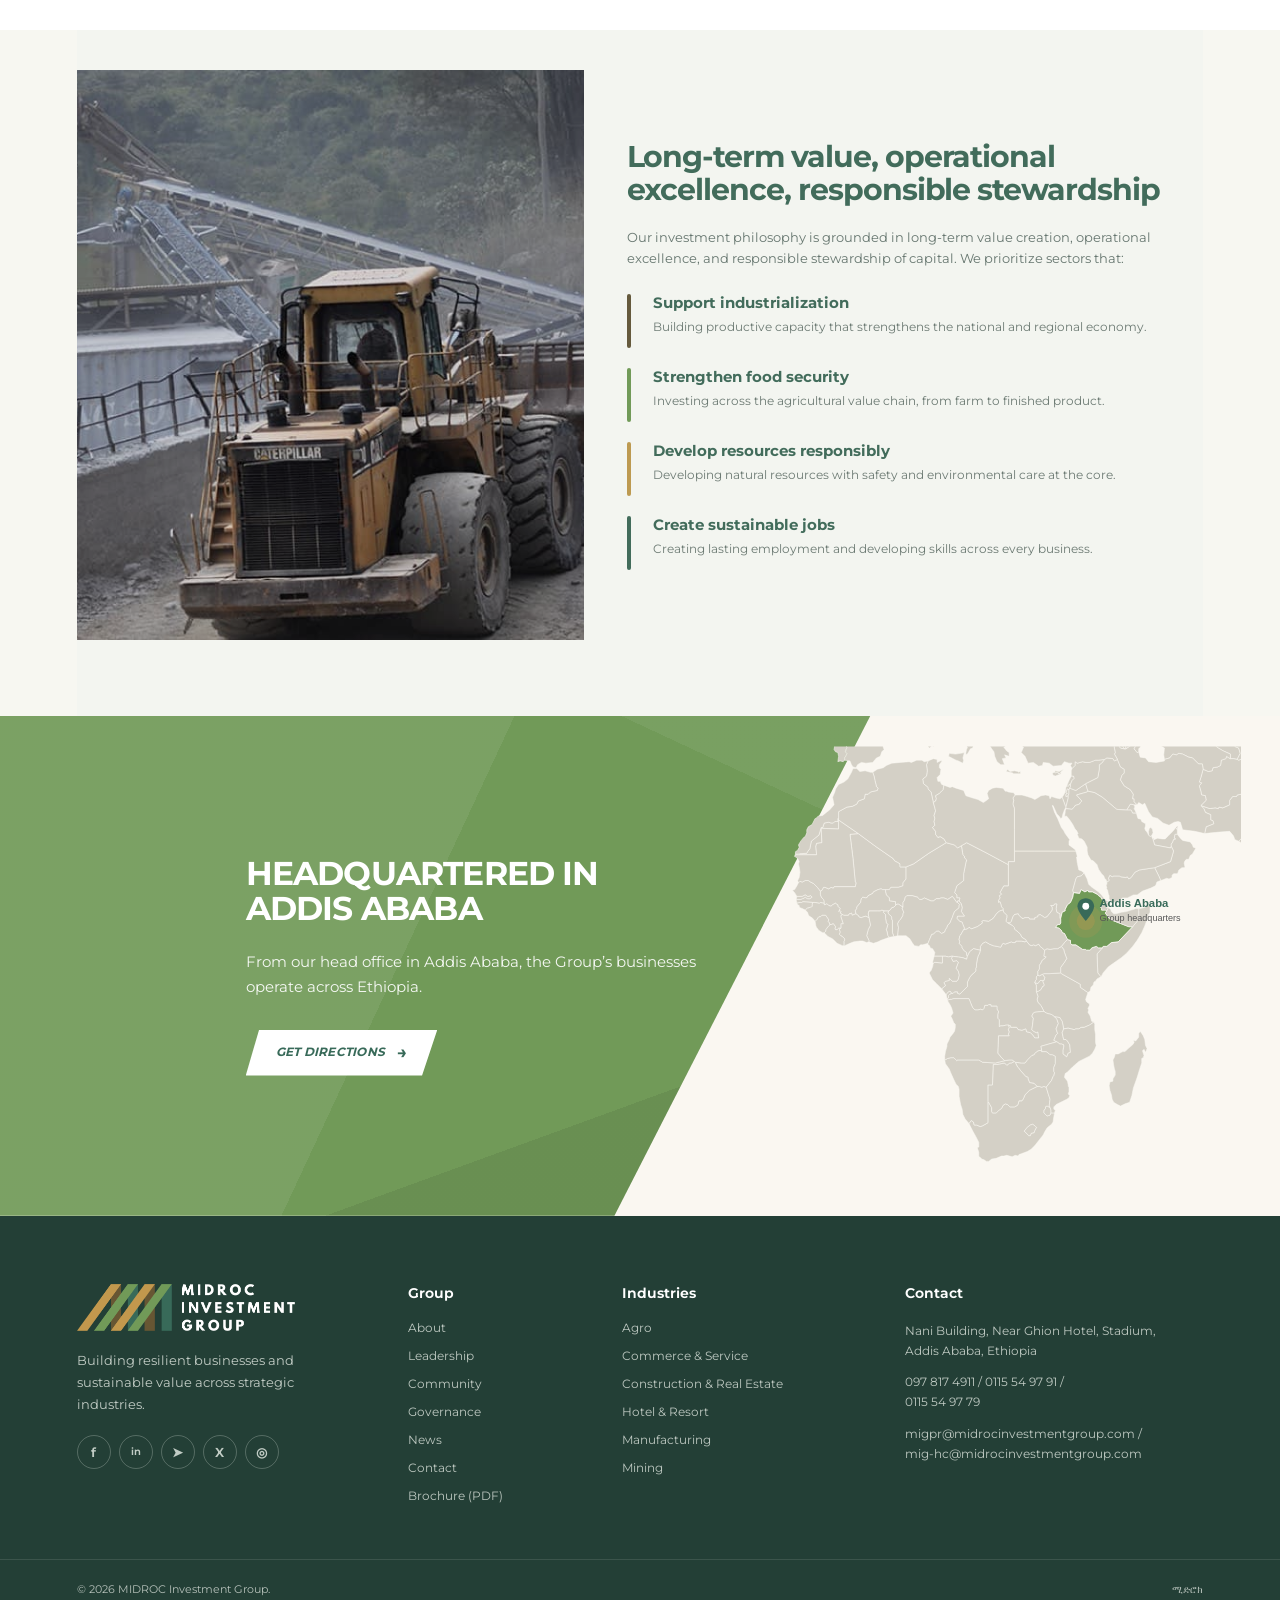
==== commit f20c4a4c: "Lock About hero and add Our Story controller" ====
--- a/about.html
+++ b/about.html
@@ -25,8 +25,8 @@
       </div>
     </section>
     <section class="about-story section-pad">
-      <div><p class="eyebrow"><span></span> Our story</p><h2>A long-term partner<br><em>in economic development.</em></h2></div>
-      <div class="about-story-copy"><p>Over more than 30 years the Group has grown into one of the country's largest private employers, with operations across Africa, Europe, the Middle East and the United States.</p><p>MIDROC Investment Group is a privately held, diversified investment group with a long-term focus on building sustainable, high-impact businesses across strategic sectors of the economy.</p><p>The Group operates through 45+ companies in six clusters — Agro-Industry, Manufacturing, Mining, Construction &amp; Real Estate, Hotels &amp; Resorts, and Commerce — contributing to economic development, job creation, and industrial growth.</p></div>
+      <div><p class="eyebrow" id="about-story-eyebrow"><span></span> Our story</p><h2 id="about-story-title">A long-term partner<br><em>in economic development.</em></h2></div>
+      <div class="about-story-copy"><p id="about-story-paragraph-1">Over more than 30 years the Group has grown into one of the country's largest private employers, with operations across Africa, Europe, the Middle East and the United States.</p><p id="about-story-paragraph-2">MIDROC Investment Group is a privately held, diversified investment group with a long-term focus on building sustainable, high-impact businesses across strategic sectors of the economy.</p><p id="about-story-paragraph-3">The Group operates through 45+ companies in six clusters — Agro-Industry, Manufacturing, Mining, Construction &amp; Real Estate, Hotels &amp; Resorts, and Commerce — contributing to economic development, job creation, and industrial growth.</p></div>
     </section>
     <section class="about-portfolio section-pad" id="about-clusters">
       <div class="section-heading page-reveal">
@@ -113,5 +113,6 @@
   </footer>
   <script src="script.js"></script>
   <script src="about-editor.js"></script>
+  <script src="about-story-editor.js"></script>
 </body>
 </html>
--- a/styles.css
+++ b/styles.css
@@ -1198,3 +1198,17 @@
 @media(min-width:681px){
   .about-story.section-pad{padding-top:68px!important;padding-bottom:68px!important}
 }
+
+
+/* Final cursor-edited placements for the About hero text blocks. */
+@media(min-width:681px){
+  #about-hero-eyebrow{translate:13.8px .8px!important}
+  #about-hero-title{translate:10px -1.5px!important}
+  #about-hero-description{translate:13.8px -.8px!important}
+  #about-hero-about-link{translate:-19.2px -1.5px!important}
+  #about-hero-leadership-link{translate:-13.8px 0!important}
+  #about-hero-brochure{translate:0 0!important}
+}
+@media(max-width:680px){
+  #about-hero-eyebrow,#about-hero-title,#about-hero-description,#about-hero-about-link,#about-hero-leadership-link,#about-hero-brochure{translate:0 0!important}
+}
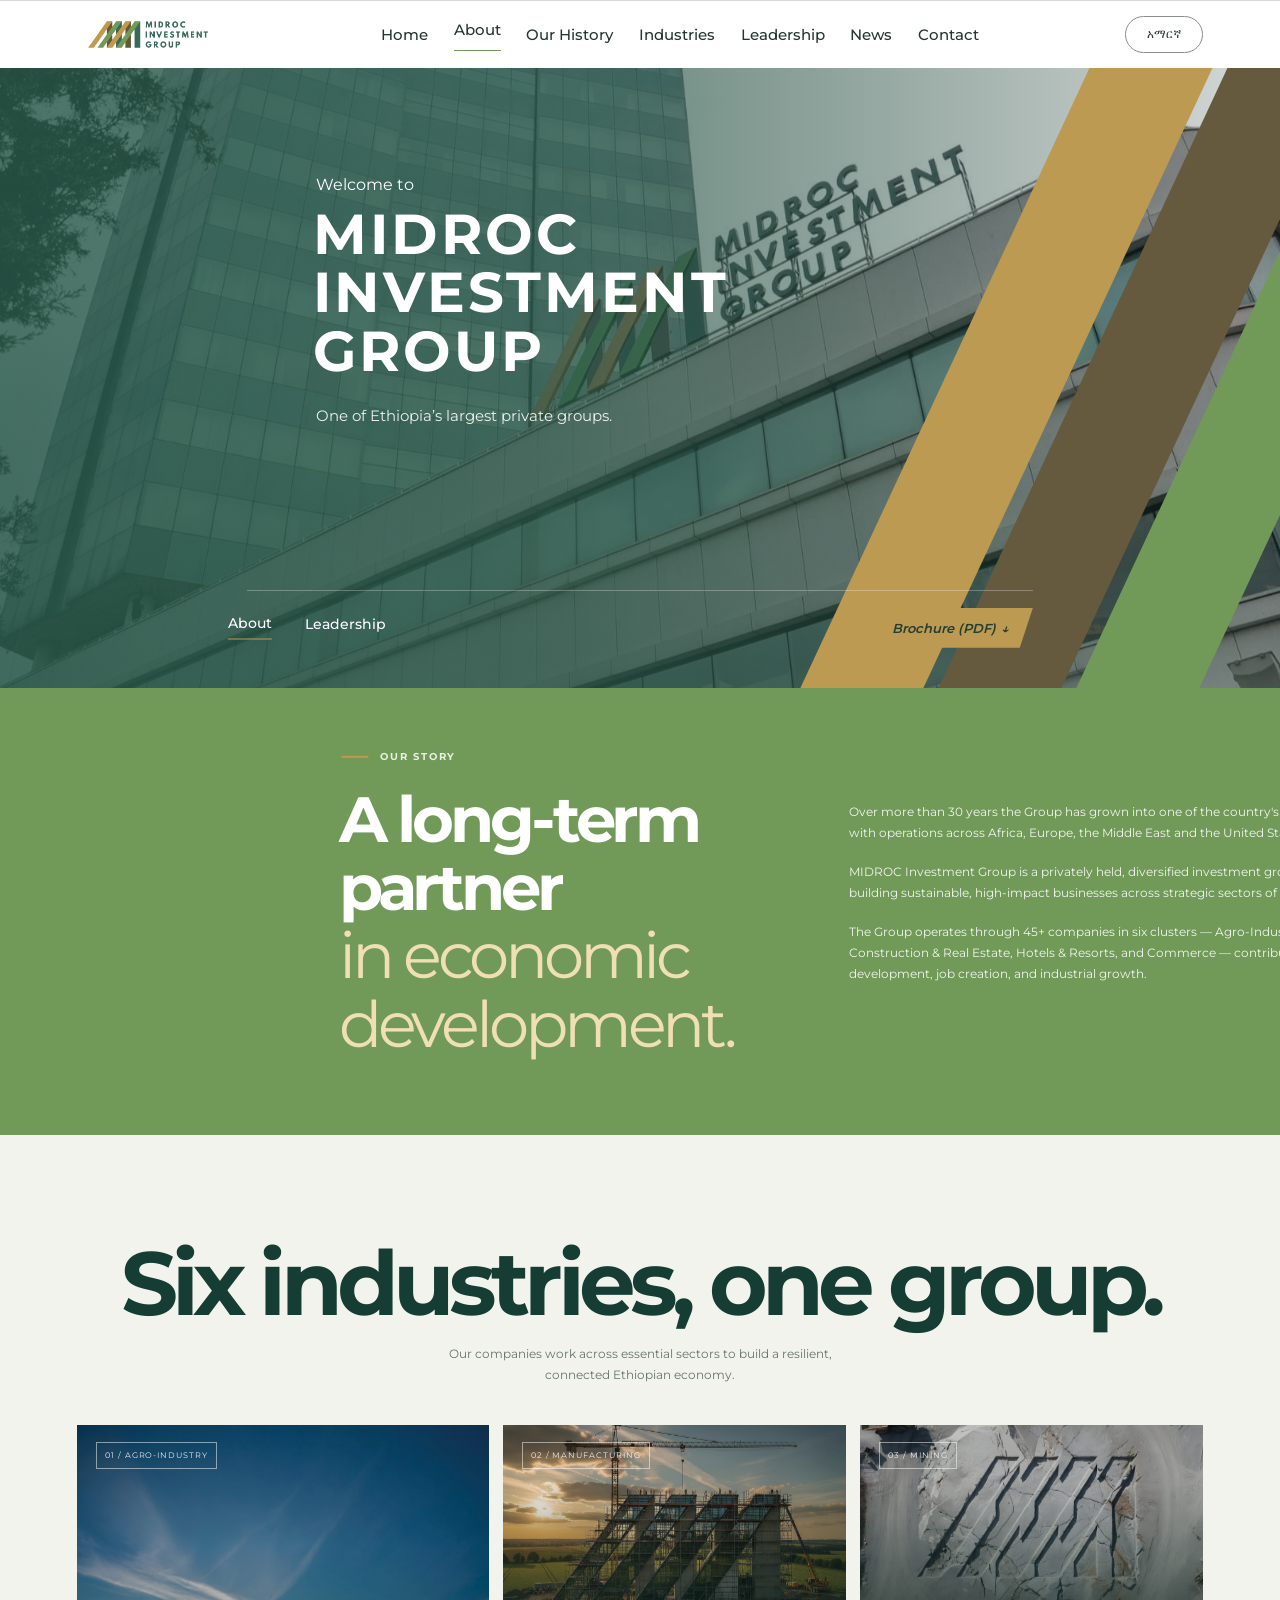
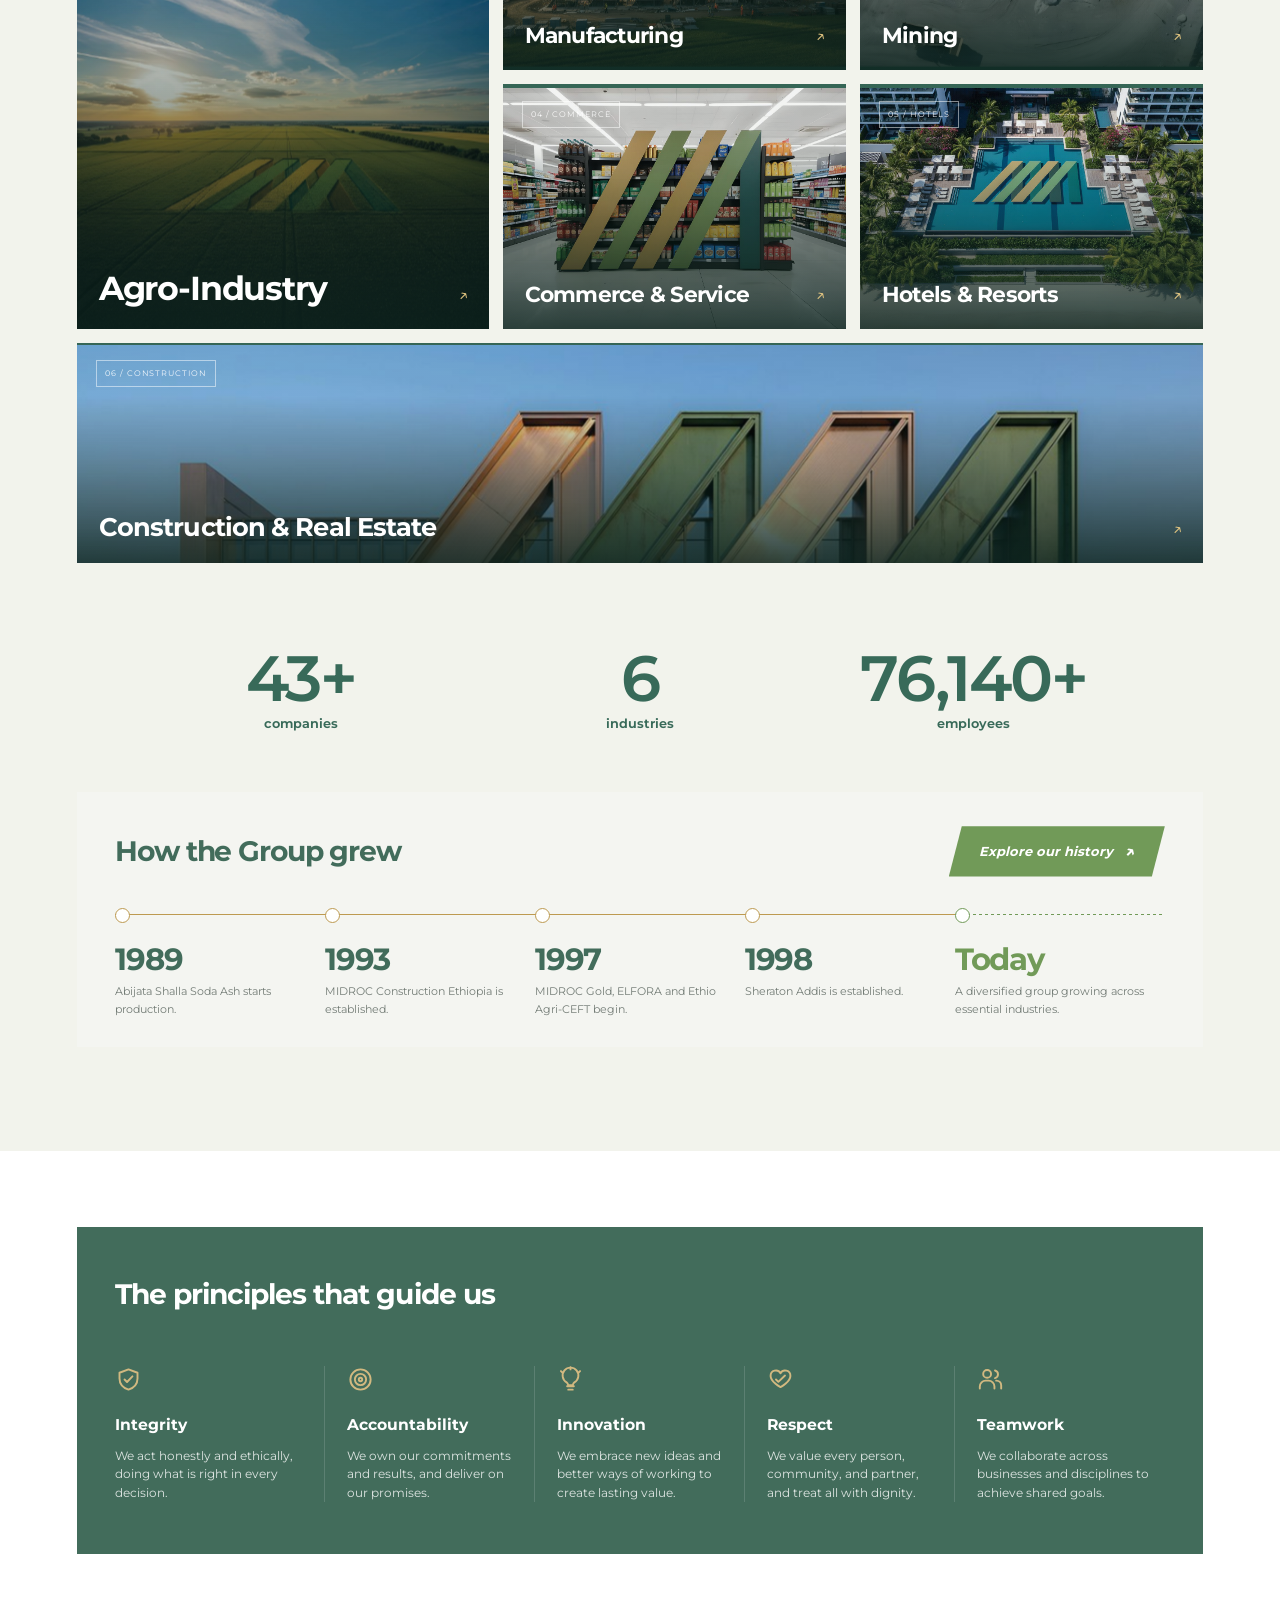
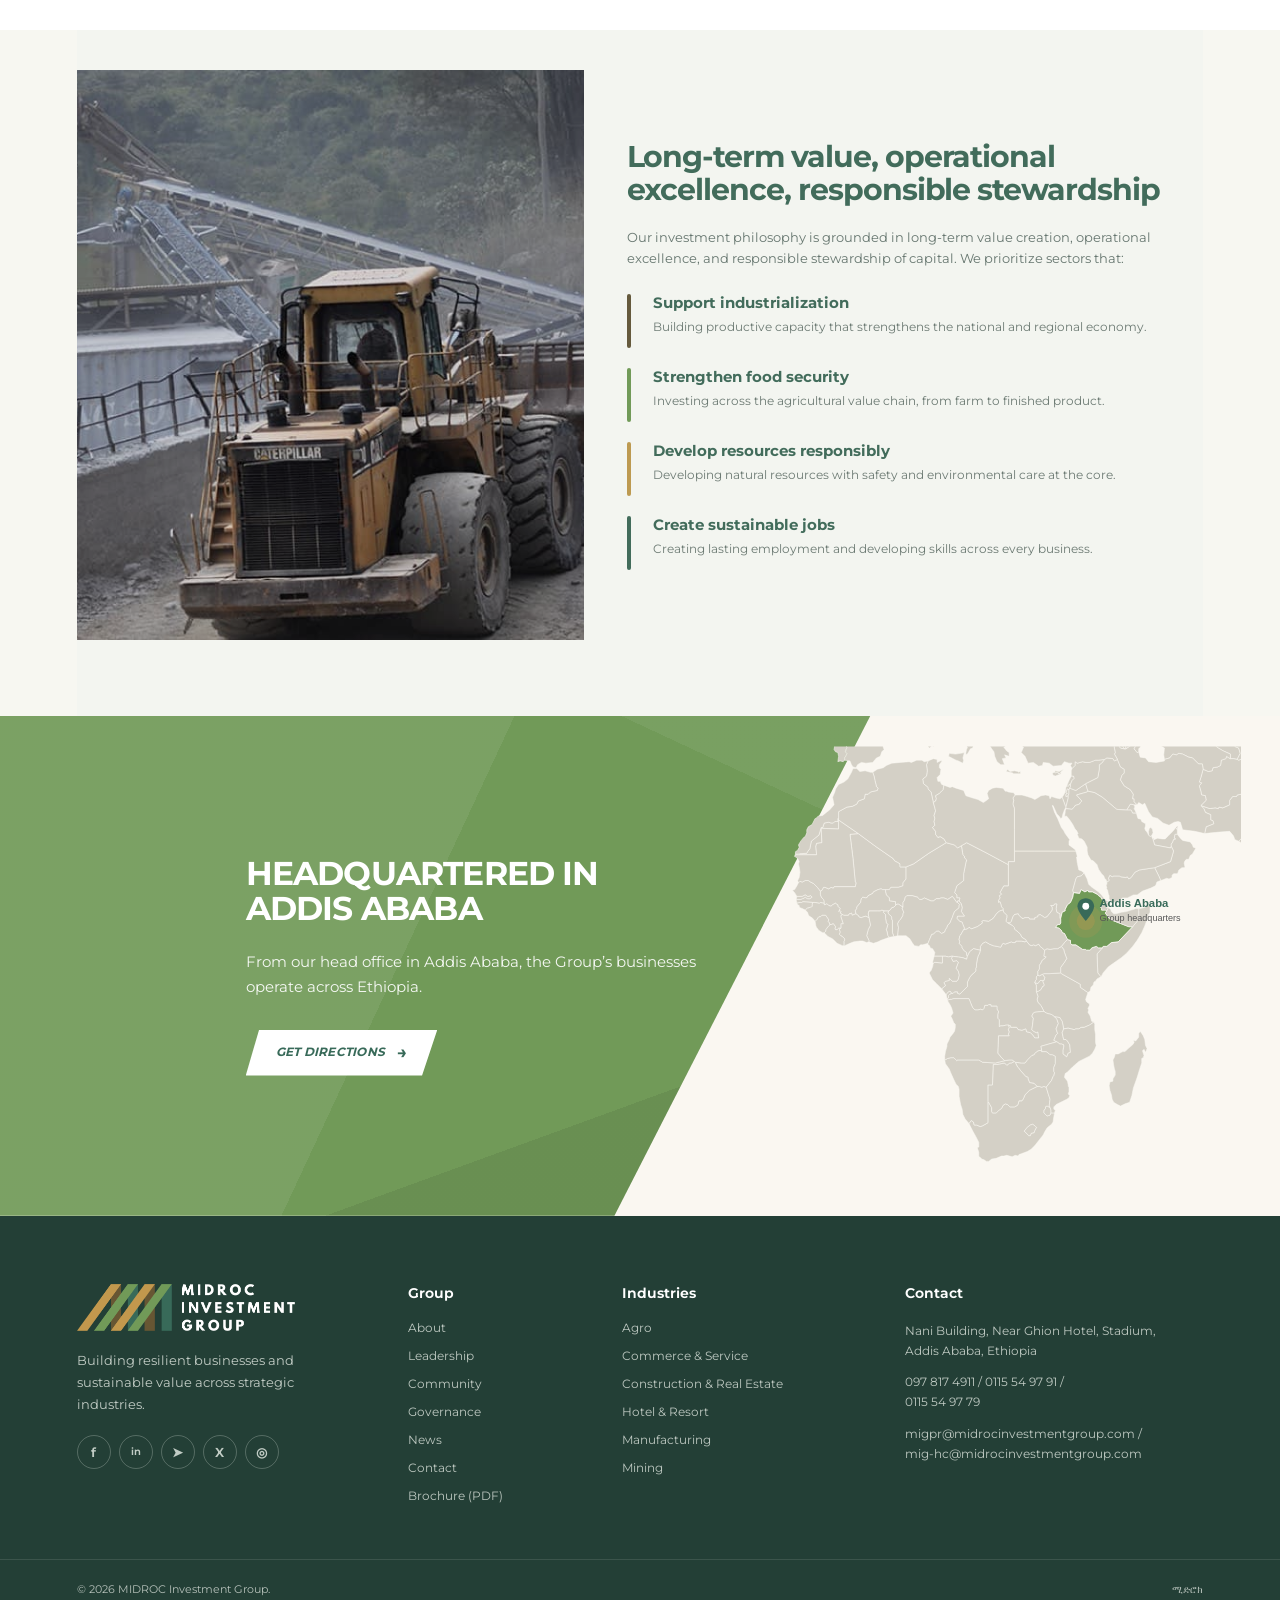
==== commit 5d668f56: "Add new imagery across industry sections" ====
--- a/about.html
+++ b/about.html
@@ -34,12 +34,12 @@
         <div class="section-aside"><p>Our companies work across essential sectors to build a resilient, connected Ethiopian economy.</p></div>
       </div>
       <div class="about-cluster-grid">
-        <a class="about-cluster-card page-reveal" href="industry-agriculture.html"><img src="assets/business-1.jpg" alt="Flowers and crops growing in a greenhouse" loading="lazy"><span class="about-cluster-index">01 / Agro-Industry</span><h3>Agro-Industry</h3><span class="about-cluster-arrow" aria-hidden="true">↗</span></a>
-        <a class="about-cluster-card page-reveal" href="industry-manufacturing.html"><img src="assets/business-5.jpg" alt="Modern manufacturing equipment on a factory floor" loading="lazy"><span class="about-cluster-index">02 / Manufacturing</span><h3>Manufacturing</h3><span class="about-cluster-arrow" aria-hidden="true">↗</span></a>
-        <a class="about-cluster-card page-reveal" href="industry-mining.html"><img src="assets/business-6.jpg" alt="A gold bar representing MIDROC's mining businesses" loading="lazy"><span class="about-cluster-index">03 / Mining</span><h3>Mining</h3><span class="about-cluster-arrow" aria-hidden="true">↗</span></a>
-        <a class="about-cluster-card page-reveal" href="industry-commerce.html"><img src="assets/business-2.jpg" alt="A well-stocked supermarket serving local customers" loading="lazy"><span class="about-cluster-index">04 / Commerce</span><h3>Commerce &amp; Service</h3><span class="about-cluster-arrow" aria-hidden="true">↗</span></a>
-        <a class="about-cluster-card page-reveal" href="industry-hotels.html"><img src="assets/business-4.jpg" alt="A landscaped hotel entrance" loading="lazy"><span class="about-cluster-index">05 / Hotels</span><h3>Hotels &amp; Resorts</h3><span class="about-cluster-arrow" aria-hidden="true">↗</span></a>
-        <a class="about-cluster-card page-reveal" href="industry-construction.html"><img src="assets/business-3.jpg" alt="A steel bridge over a river" loading="lazy"><span class="about-cluster-index">06 / Construction</span><h3>Construction &amp; Real Estate</h3><span class="about-cluster-arrow" aria-hidden="true">↗</span></a>
+        <a class="about-cluster-card page-reveal" href="industry-agriculture.html"><img src="assets/industry-agriculture-new.jpg" alt="MIDROC agro-industry fields at sunset" loading="lazy"><span class="about-cluster-index">01 / Agro-Industry</span><h3>Agro-Industry</h3><span class="about-cluster-arrow" aria-hidden="true">↗</span></a>
+        <a class="about-cluster-card page-reveal" href="industry-manufacturing.html"><img src="assets/industry-manufacturing-new.jpg" alt="Industrial production complex under construction" loading="lazy"><span class="about-cluster-index">02 / Manufacturing</span><h3>Manufacturing</h3><span class="about-cluster-arrow" aria-hidden="true">↗</span></a>
+        <a class="about-cluster-card page-reveal" href="industry-mining.html"><img src="assets/industry-mining-new.jpg" alt="Open quarry at a MIDROC mining site" loading="lazy"><span class="about-cluster-index">03 / Mining</span><h3>Mining</h3><span class="about-cluster-arrow" aria-hidden="true">↗</span></a>
+        <a class="about-cluster-card page-reveal" href="industry-commerce.html"><img src="assets/industry-commerce-new.jpg" alt="MIDROC supermarket aisles" loading="lazy"><span class="about-cluster-index">04 / Commerce</span><h3>Commerce &amp; Service</h3><span class="about-cluster-arrow" aria-hidden="true">↗</span></a>
+        <a class="about-cluster-card page-reveal" href="industry-hotels.html"><img src="assets/industry-hotels-new.jpg" alt="Resort hotel beside a coastline" loading="lazy"><span class="about-cluster-index">05 / Hotels</span><h3>Hotels &amp; Resorts</h3><span class="about-cluster-arrow" aria-hidden="true">↗</span></a>
+        <a class="about-cluster-card page-reveal" href="industry-construction.html"><img src="assets/industry-construction-new.jpg" alt="Modern MIDROC-inspired office building" loading="lazy"><span class="about-cluster-index">06 / Construction</span><h3>Construction &amp; Real Estate</h3><span class="about-cluster-arrow" aria-hidden="true">↗</span></a>
       </div>
       <div class="stats-row about-stats" aria-label="MIDROC at a glance">
         <div><strong data-count="45" data-suffix="+">45+</strong><span>companies</span></div>
--- a/styles.css
+++ b/styles.css
@@ -71,12 +71,12 @@
 #clusters .cluster-card{position:relative!important;isolation:isolate!important;overflow:hidden!important;transition:color .28s ease,transform .28s ease!important}
 #clusters .cluster-card::before{content:""!important;position:absolute!important;inset:0!important;z-index:-2!important;display:block!important;background-size:cover!important;background-position:center!important;opacity:0!important;transform:scale(1.04)!important;transition:opacity .35s ease,transform .55s ease!important}
 #clusters .cluster-card::after{content:""!important;position:absolute!important;inset:0!important;z-index:-1!important;display:block!important;background:linear-gradient(0deg,rgba(15,45,36,.82),rgba(15,45,36,.18))!important;opacity:0!important;transition:opacity .3s ease!important}
-#clusters .cluster-card:nth-child(1)::before{background-image:url("assets/business-1.jpg")!important}
-#clusters .cluster-card:nth-child(2)::before{background-image:url("assets/business-5.jpg")!important}
-#clusters .cluster-card:nth-child(3)::before{background-image:url("assets/business-6.jpg")!important}
-#clusters .cluster-card:nth-child(4)::before{background-image:url("assets/business-2.jpg")!important}
-#clusters .cluster-card:nth-child(5)::before{background-image:url("assets/business-4.jpg")!important}
-#clusters .cluster-card:nth-child(6)::before{background-image:url("assets/business-3.jpg")!important}
+#clusters .cluster-card:nth-child(1)::before{background-image:url("assets/industry-agriculture-new.jpg")!important}
+#clusters .cluster-card:nth-child(2)::before{background-image:url("assets/industry-manufacturing-new.jpg")!important}
+#clusters .cluster-card:nth-child(3)::before{background-image:url("assets/industry-mining-new.jpg")!important}
+#clusters .cluster-card:nth-child(4)::before{background-image:url("assets/industry-commerce-new.jpg")!important}
+#clusters .cluster-card:nth-child(5)::before{background-image:url("assets/industry-hotels-new.jpg")!important}
+#clusters .cluster-card:nth-child(6)::before{background-image:url("assets/industry-construction-new.jpg")!important}
 #clusters .cluster-card:hover::before,#clusters .cluster-card:focus-visible::before{opacity:1!important;transform:scale(1)!important}
 #clusters .cluster-card:hover::after,#clusters .cluster-card:focus-visible::after{opacity:1!important}
 #clusters .cluster-card:hover svg,#clusters .cluster-card:focus-visible svg{stroke:#fff!important}
@@ -1212,3 +1212,13 @@
 @media(max-width:680px){
   #about-hero-eyebrow,#about-hero-title,#about-hero-description,#about-hero-about-link,#about-hero-leadership-link,#about-hero-brochure{translate:0 0!important}
 }
+
+/* Final cursor-edited placements for the About Our Story text. */
+@media(min-width:681px){
+  #about-story-eyebrow{translate:23.8px 0!important}
+  #about-story-title{translate:21.5px -1.5px!important}
+  #about-story-paragraph-1,#about-story-paragraph-2,#about-story-paragraph-3{translate:0 0!important}
+}
+@media(max-width:680px){
+  #about-story-eyebrow,#about-story-title,#about-story-paragraph-1,#about-story-paragraph-2,#about-story-paragraph-3{translate:0 0!important}
+}
